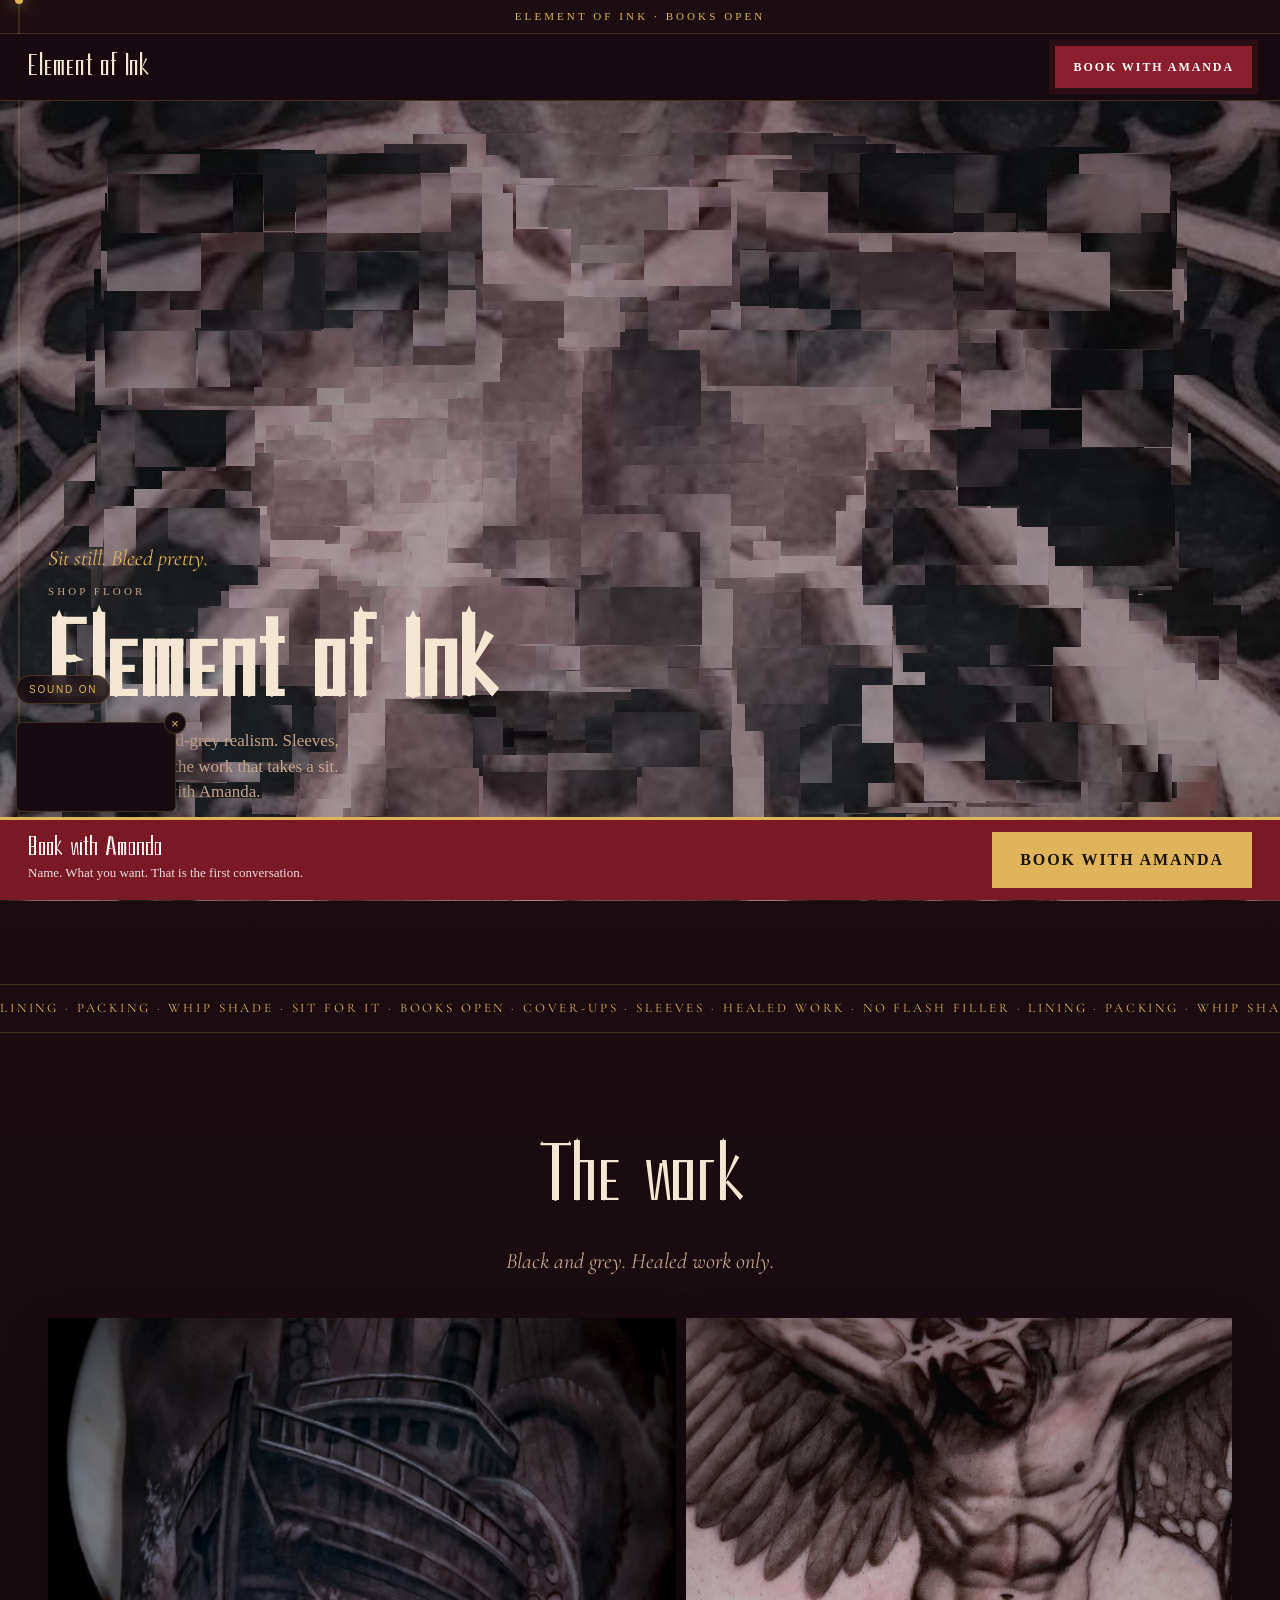
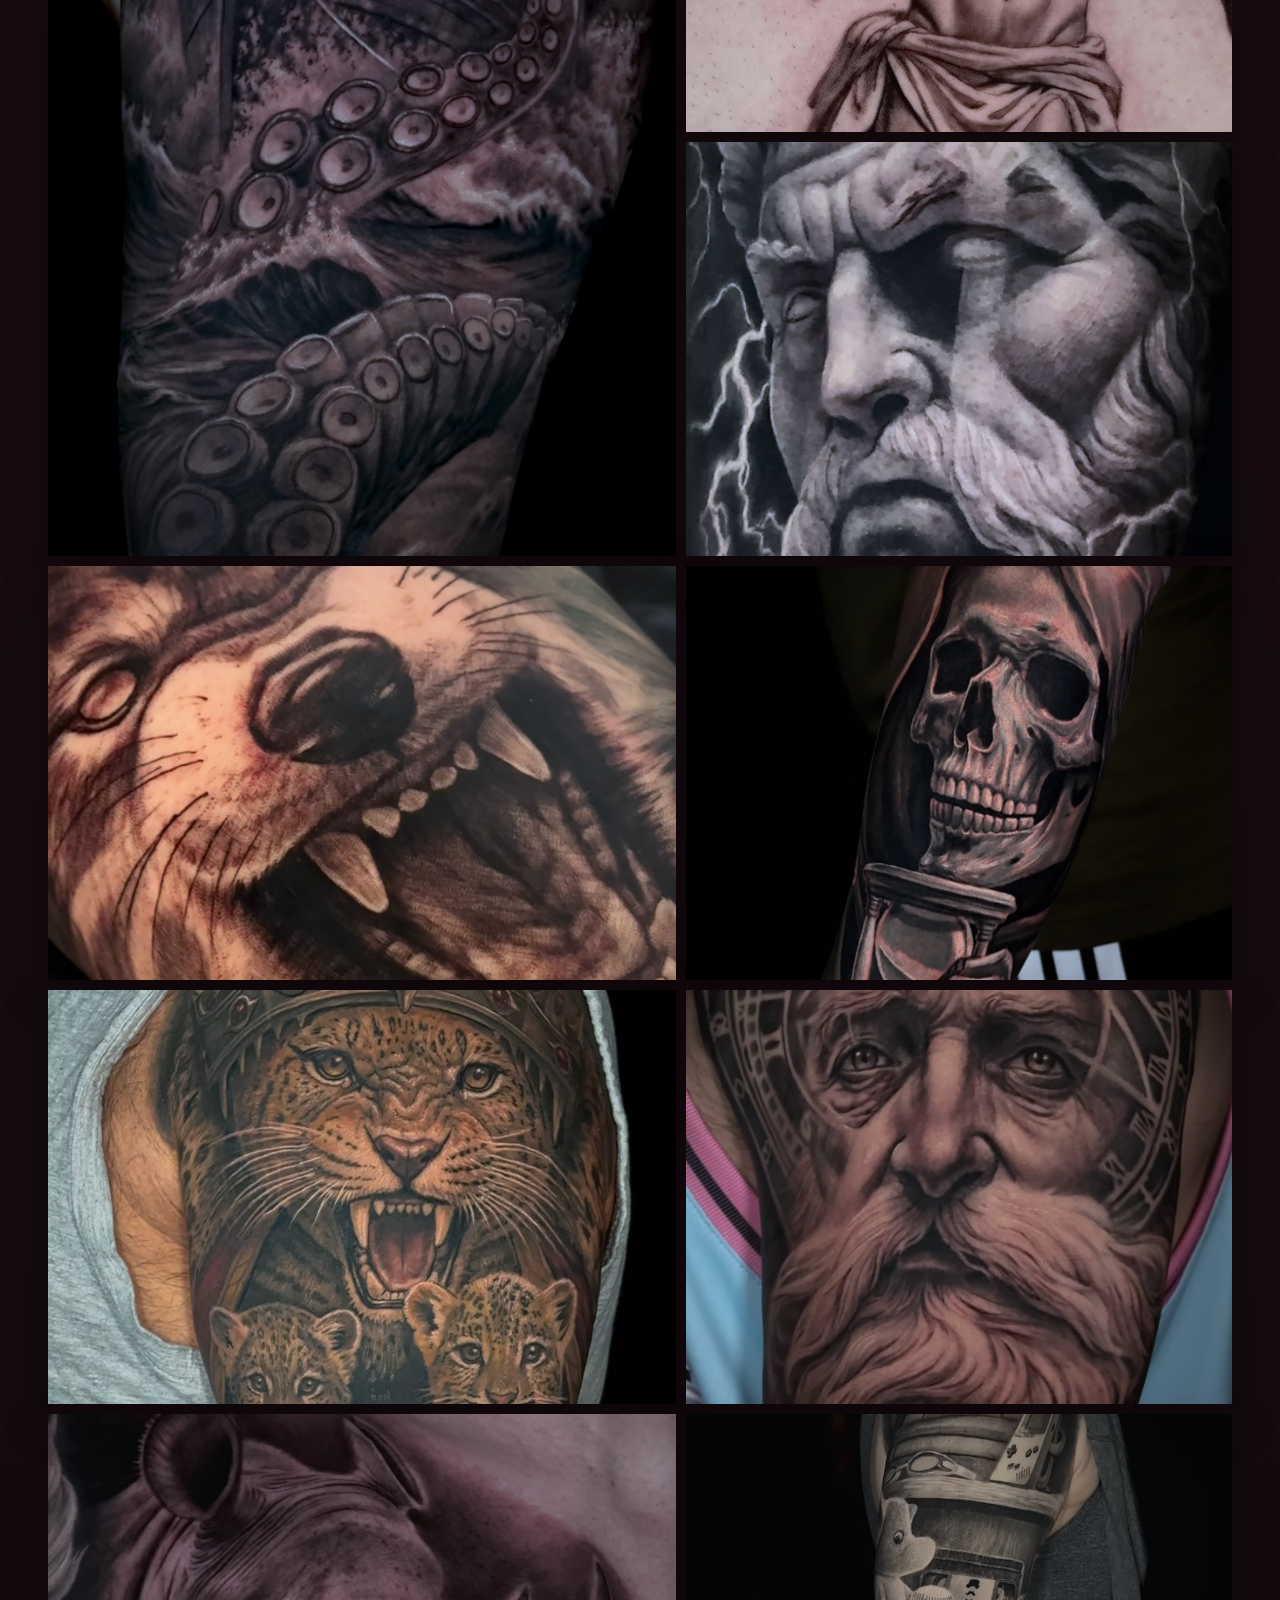
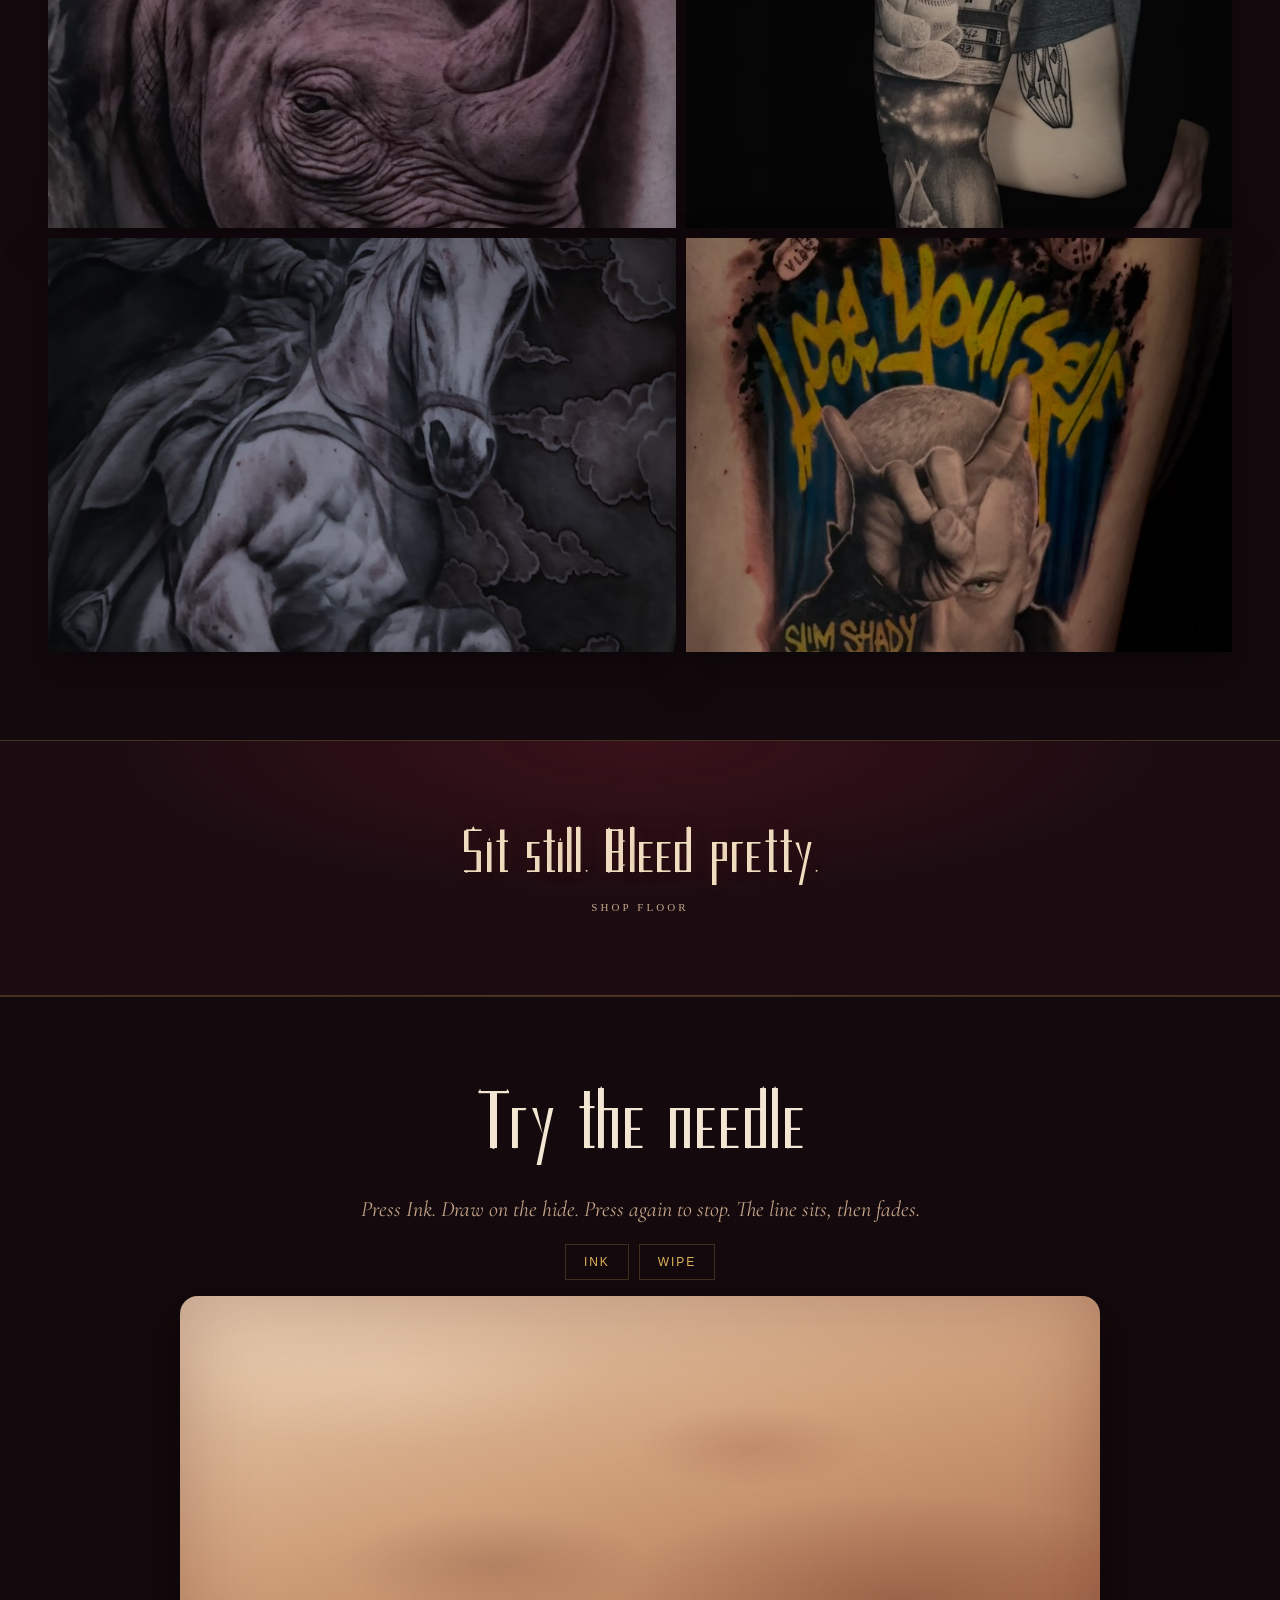
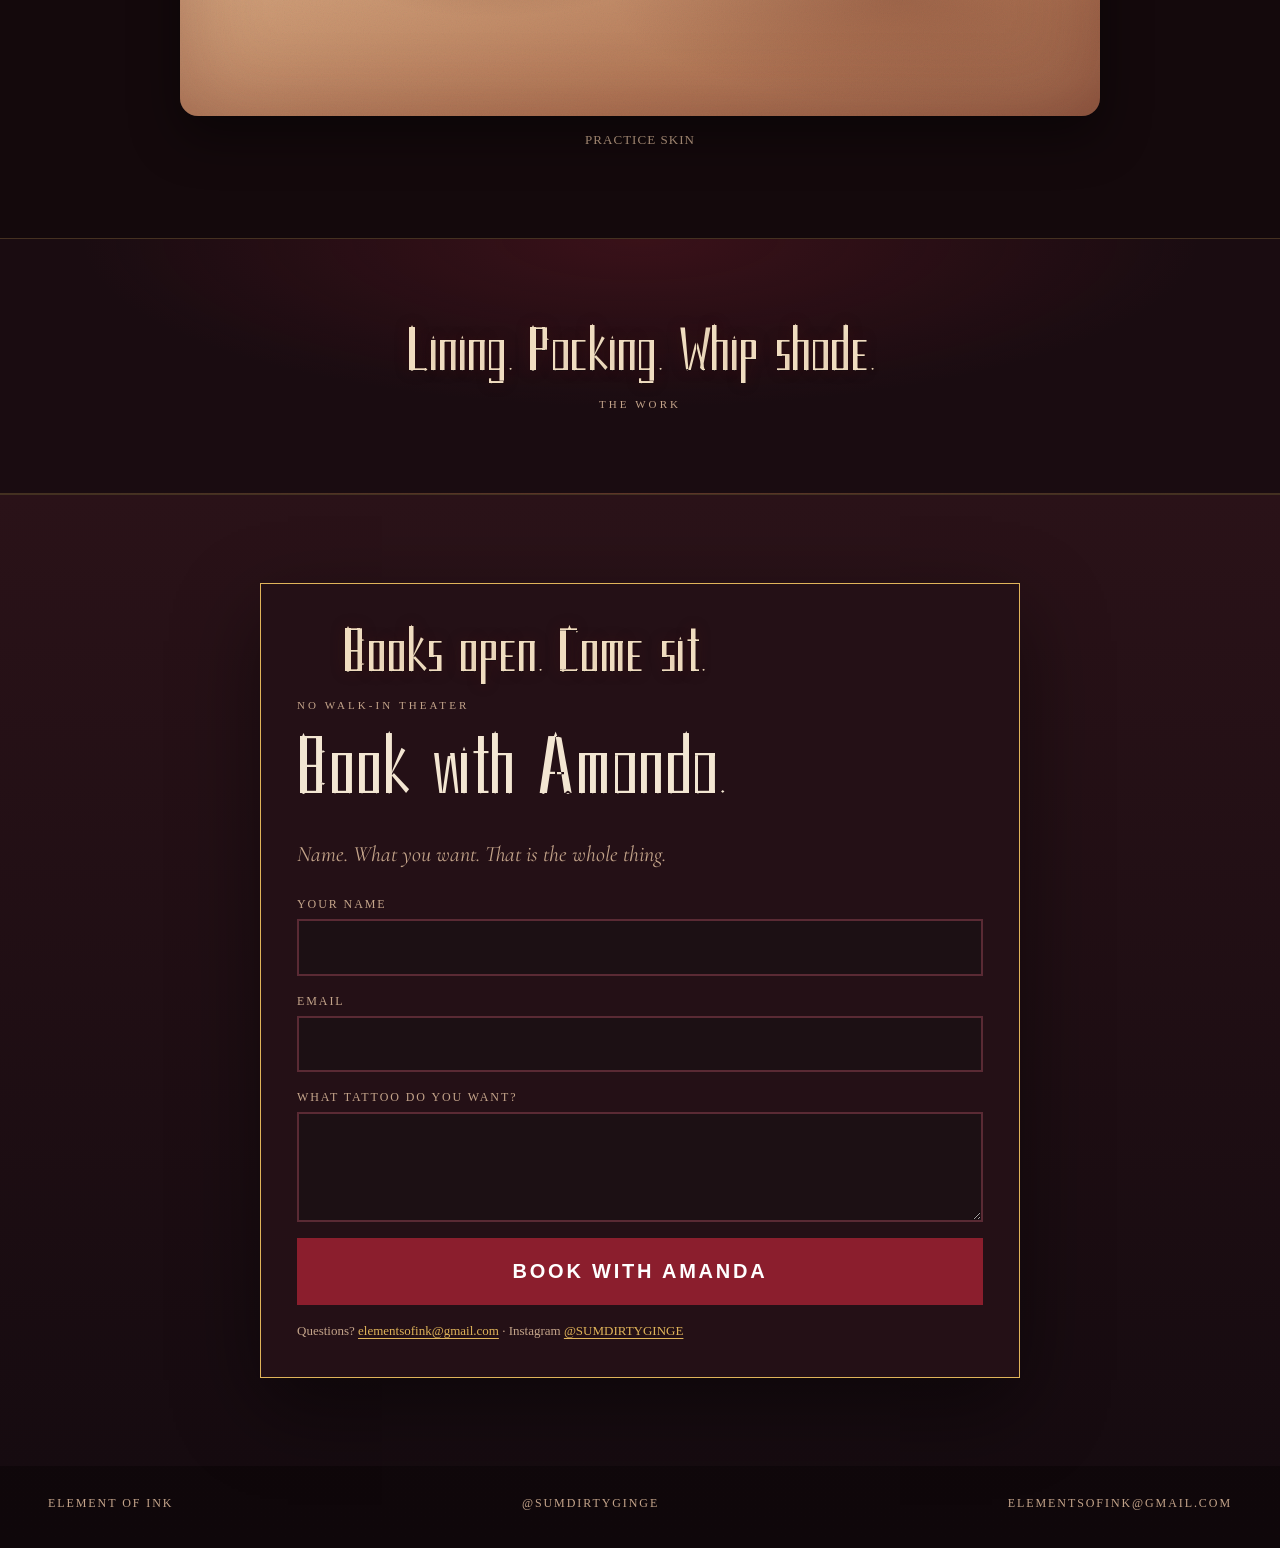
==== index.html @ 0887a3d5 "Replace broken WebGL relief with canvas ink warp." ====
<!DOCTYPE html>
<html lang="en">
<head>
  <meta charset="UTF-8" />
  <meta name="viewport" content="width=device-width, initial-scale=1" />
  <meta name="theme-color" content="#160b10" />
  <meta name="description" content="Element of Ink. Amanda. Black-and-grey realism. Sleeves, cover-ups, sit-down work. Book with Amanda." />
  <title>Element of Ink — Book with Amanda</title>
  <link rel="icon" href="data:image/svg+xml,%3Csvg xmlns='http://www.w3.org/2000/svg' viewBox='0 0 32 32'%3E%3Crect fill='%23160b10' width='32' height='32'/%3E%3Cpath fill='%23e0b45a' d='M16 4l2.2 7.2H26l-6.1 4.4 2.3 7.2L16 18.4l-6.2 4.4 2.3-7.2L6 11.2h7.8z'/%3E%3C/svg%3E" />
  <style>
    @font-face {
      font-family: Needlehide;
      src: url("fonts/Needlehide-Regular.ttf") format("truetype");
      font-weight: 400;
      font-style: normal;
      font-display: swap;
    }
    @font-face {
      font-family: "Cormorant Garamond";
      src: url("fonts/CormorantGaramond-Regular.ttf") format("truetype");
      font-weight: 400;
      font-style: normal;
      font-display: swap;
    }
    @font-face {
      font-family: "Cormorant Garamond";
      src: url("fonts/CormorantGaramond-Italic.ttf") format("truetype");
      font-weight: 400;
      font-style: italic;
      font-display: swap;
    }

    :root {
      --void: #160b10;
      --velvet: #2a1218;
      --bone: #f3e6d2;
      --dust: #c4a48a;
      --gold: #e0b45a;
      --blood: #8b1e2d;
      --line: rgba(224,180,90,.22);
      --nav-h: 64px;
      --dock-h: 72px;
    }
    * { box-sizing: border-box; margin: 0; padding: 0; }
    html { scroll-behavior: smooth; }
    @media (pointer: fine) {
      html.has-orb, html.has-orb * { cursor: none; }
      html.has-orb a, html.has-orb button, html.has-orb input, html.has-orb textarea, html.has-orb label {
        cursor: none;
      }
    }
    .orb {
      position: fixed; left: 0; top: 0; z-index: 90;
      width: 18px; height: 18px; margin: -9px 0 0 -9px;
      border: 1.5px solid var(--gold);
      border-radius: 50%;
      pointer-events: none;
      mix-blend-mode: difference;
      transform: translate3d(-100px,-100px,0) scale(1);
      transition: width .2s, height .2s, margin .2s, background .2s, border-color .2s;
      display: none;
    }
    @media (pointer: fine) {
      .orb { display: block; }
    }
    .orb.is-hot {
      width: 56px; height: 56px; margin: -28px 0 0 -28px;
      background: rgba(224,180,90,.12);
      border-color: #fff;
    }
    .orb.is-ink {
      width: 10px; height: 10px; margin: -5px 0 0 -5px;
      background: #1a0c11; border-color: #1a0c11; mix-blend-mode: normal;
    }
    body {
      position: relative;
      background:
        radial-gradient(1200px 520px at 12% -10%, rgba(139,30,45,.28), transparent 55%),
        radial-gradient(900px 480px at 100% 8%, rgba(224,180,90,.08), transparent 46%),
        linear-gradient(180deg, #1c0d12 0%, var(--void) 38%, #0f070a 100%);
      color: var(--bone);
      font-family: "Iowan Old Style", "Palatino Linotype", Palatino, "Times New Roman", serif;
      line-height: 1.5;
    }
    a { color: inherit; text-decoration: none; }
    img { width: 100%; height: 100%; object-fit: cover; display: block; }
    :focus-visible {
      outline: 2px solid var(--gold);
      outline-offset: 3px;
    }
    .skip {
      position: absolute; left: 12px; top: -48px;
      background: var(--gold); color: #1a1204;
      padding: 10px 14px; z-index: 80; font-weight: 700;
    }
    .skip:focus { top: 12px; }

    .open-bar {
      text-align: center; font-size: 11px; letter-spacing: .28em; text-transform: uppercase;
      padding: 8px; color: var(--gold); border-bottom: 1px solid var(--line);
    }
    nav {
      position: sticky; top: 0; z-index: 40;
      display: flex; align-items: center; justify-content: space-between;
      gap: 16px;
      padding: 12px 28px;
      min-height: var(--nav-h);
      background: rgba(22,11,16,.88);
      backdrop-filter: blur(18px);
      border-bottom: 1px solid var(--line);
    }
    .brand { font-family: Needlehide, serif; font-size: clamp(22px, 3vw, 28px); line-height: 1; }
    .nav-cta {
      background: var(--blood); color: #fff;
      font-weight: 700; letter-spacing: .16em; text-transform: uppercase;
      padding: 12px 18px; font-size: 12px;
      box-shadow: 0 0 0 6px rgba(139,30,45,.18);
      white-space: nowrap;
    }
    .nav-cta:hover { filter: brightness(1.08); }

    .ink-rail {
      position: fixed; left: 18px; top: 0; bottom: 0; width: 2px; z-index: 25;
      background: rgba(224,180,90,.15);
    }
    .ink-rail i {
      position: absolute; left: -3px; width: 8px; height: 8px; border-radius: 50%;
      background: var(--gold); box-shadow: 0 0 16px var(--gold);
      transform: translateY(-50%);
    }
    .ink-rail b {
      display: block; width: 2px; background: linear-gradient(var(--gold), var(--blood));
      transform-origin: top;
    }

    .hero {
      position: relative;
      min-height: calc(100svh - var(--nav-h) - 36px);
      display: grid;
      align-items: end;
    }
    .hero-photo {
      position: absolute; inset: 0;
      perspective: 1400px;
      transform-style: preserve-3d;
    }
    .hero-photo img { object-position: 50% 46%; }
    .hero-live {
      position: absolute; inset: 0;
      width: 100%; height: 100%;
      z-index: 2;
      pointer-events: none;
      opacity: 0;
      transition: opacity .35s ease;
    }
    .hero-photo.is-live .hero-live { opacity: 1; }
    .hero-photo.is-live img { opacity: 0; }
    .hero-photo::after { z-index: 1; pointer-events: none; }
    .mosaic .panel { position: relative; }
    .ink-live {
      position: absolute; inset: 0;
      width: 100%; height: 100%;
      pointer-events: none;
      opacity: 0;
    }
    .mosaic .panel.is-live img { opacity: 0; }
    .mosaic .panel.is-live .ink-live { opacity: 1; }
    .hero-photo::after {
      content: ""; position: absolute; inset: 0;
      background:
        linear-gradient(90deg, rgba(16,8,11,.92) 0%, rgba(16,8,11,.62) 38%, rgba(16,8,11,.12) 68%, transparent 100%),
        linear-gradient(180deg, transparent 55%, rgba(16,8,11,.55) 100%);
    }
    .hero-copy {
      position: relative;
      z-index: 2;
      padding: 72px 48px 96px;
      max-width: 38rem;
    }
    .verse {
      font-family: "Cormorant Garamond", Georgia, serif;
      font-style: italic; color: var(--gold); font-size: clamp(18px, 2.2vw, 22px); max-width: 28ch;
    }
    .cite {
      display: block; margin-top: 8px; font-style: normal; letter-spacing: .28em;
      font-size: 11px; text-transform: uppercase; color: var(--dust);
    }
    h1 {
      font-family: Needlehide, serif;
      font-size: clamp(56px, 8vw, 108px);
      line-height: .88; margin: 22px 0 16px;
    }
    .lede { color: var(--dust); max-width: 38ch; font-size: 17px; }

    .book-dock {
      position: sticky; bottom: 0; z-index: 35;
      background: #7a1826;
      color: #fff;
      display: flex;
      gap: 16px;
      align-items: center;
      justify-content: space-between;
      padding: 12px 28px;
      padding-bottom: max(12px, env(safe-area-inset-bottom));
      border-top: 3px solid var(--gold);
    }
    .book-dock b {
      font-family: Needlehide, serif;
      font-size: 24px; font-weight: 400; display: block; line-height: 1;
    }
    .book-dock span { opacity: .85; font-size: 13px; }
    .big-book {
      background: var(--gold); color: #1a1204;
      font-weight: 800; letter-spacing: .12em; text-transform: uppercase;
      padding: 16px 28px; font-size: 16px; border: 0; cursor: pointer;
      white-space: nowrap;
    }
    .big-book:hover { filter: brightness(1.06); }

    .marquee {
      overflow: hidden; border-top: 1px solid var(--line); border-bottom: 1px solid var(--line);
      background: #1a0c11;
    }
    .marquee p {
      display: inline-block; white-space: nowrap; padding: 14px 0;
      font-family: "Cormorant Garamond", Georgia, serif;
      letter-spacing: .22em; text-transform: uppercase; font-size: 13px; color: var(--gold);
      animation: slide 36s linear infinite;
    }
    @keyframes slide { from { transform: translateX(0); } to { transform: translateX(-50%); } }

    main section { padding: 88px 48px; }
    .center { text-align: center; max-width: 720px; margin: 0 auto 40px; }
    h2 { font-family: Needlehide, serif; font-size: clamp(42px, 6vw, 76px); font-weight: 400; }
    .kicker { font-family: "Cormorant Garamond", Georgia, serif; font-style: italic; color: var(--dust); font-size: 22px; margin-top: 10px; }

    .sound-toggle {
      position: fixed;
      left: 16px;
      bottom: 196px;
      z-index: 35;
      border: 1px solid var(--line);
      background: rgba(22,11,16,.78);
      color: var(--gold);
      letter-spacing: .18em;
      text-transform: uppercase;
      font-size: 10px;
      padding: 8px 12px;
      border-radius: 999px;
      backdrop-filter: blur(8px);
    }
    .sound-toggle[aria-pressed="false"] { color: var(--dust); }
    .yt-wrap {
      position: fixed;
      left: 16px;
      bottom: 88px;
      z-index: 34;
      width: 160px;
      height: 90px;
    }
    .yt-floor {
      width: 100%;
      height: 100%;
      border: 1px solid var(--line);
      border-radius: 6px;
      overflow: hidden;
      background: #160b10;
      box-shadow: 0 12px 28px rgba(0,0,0,.45);
    }
    .yt-floor iframe { width: 100%; height: 100%; border: 0; display: block; }
    .yt-open {
      display: none;
      width: 100%;
      height: 100%;
      align-items: center;
      justify-content: center;
      background: #160b10;
      color: var(--gold);
      border: 1px solid var(--line);
      border-radius: 6px;
      letter-spacing: .16em;
      text-transform: uppercase;
      font-size: 11px;
    }
    html.is-local .yt-floor { display: none; }
    html.is-local .yt-open { display: flex; }
    html.is-local .sound-toggle { display: none; }
    .yt-close {
      position: absolute;
      top: -10px;
      right: -10px;
      z-index: 36;
      width: 22px;
      height: 22px;
      border-radius: 50%;
      border: 1px solid var(--line);
      background: #160b10;
      color: var(--gold);
      font-size: 13px;
      line-height: 1;
      padding: 0;
    }
    .lightning {
      position: fixed; inset: 0; z-index: 70;
      pointer-events: none;
      background:
        radial-gradient(1200px 700px at 70% 0%, rgba(255,248,230,.95), transparent 55%),
        rgba(244,236,220,.88);
      opacity: 0;
    }
    .lightning.is-strike { animation: bolt .72s linear; }
    @keyframes bolt {
      0% { opacity: 0; }
      6% { opacity: .95; }
      11% { opacity: 0; }
      18% { opacity: .62; }
      24% { opacity: 0; }
      42% { opacity: .18; }
      50% { opacity: 0; }
      100% { opacity: 0; }
    }
    .mosaic {
      display: grid;
      grid-template-columns: 1.15fr 1fr;
      grid-auto-rows: minmax(360px, 46vh);
      gap: 10px;
      perspective: 1600px;
    }
    .mosaic .panel {
      overflow: hidden; background: #2a1419; min-height: 0;
      position: relative;
      transform-style: preserve-3d;
      box-shadow: 0 18px 40px rgba(0,0,0,.35);
      transition: box-shadow .25s ease;
    }
    .mosaic .panel.is-up {
      box-shadow: 0 28px 70px rgba(0,0,0,.55);
      z-index: 2;
    }
    .mosaic .panel::after {
      content: "";
      position: absolute; inset: 0; pointer-events: none; z-index: 2;
      background: radial-gradient(420px 280px at var(--lx, 50%) var(--ly, 32%), rgba(255,228,186,.28), transparent 58%);
      mix-blend-mode: soft-light;
      opacity: 0;
      transition: opacity .25s ease;
    }
    .mosaic .panel.is-up::after { opacity: 1; }
    .mosaic .tall { grid-row: span 2; }
    .p-hero { object-position: 50% 46%; }
    .p-kraken { object-position: 50% 46%; }
    .p-cross { object-position: 50% 18%; }
    .p-poseidon { object-position: 48% 38%; }
    .p-wolf { object-position: 50% 55%; }
    .p-reaper { object-position: 28% 40%; transform: scale(1.18); transform-origin: 28% 40%; }
    .p-jaguar { object-position: 58% 36%; }
    .p-time { object-position: 50% 48%; transform: scale(1.22); transform-origin: 50% 45%; }
    .p-rhino { object-position: 48% 30%; }
    .p-sleeve { object-position: 72% 38%; }
    .p-back { object-position: 50% 36%; }
    .p-shady { object-position: 48% 42%; }

    .shout {
      padding: 80px 24px; text-align: center;
      background: radial-gradient(800px 240px at 50% 0, rgba(139,30,45,.28), transparent 70%), #1a0c11;
      border-top: 1px solid var(--line); border-bottom: 1px solid var(--line);
    }
    .ink {
      font-family: Needlehide, serif;
      font-size: clamp(28px, 4.6vw, 58px);
      line-height: 1.2;
      display: block;
      max-width: 22ch;
      margin: 0 auto;
      color: #f0ddc0;
      text-shadow:
        0 1px 0 #1a0c11,
        0 0 1px #3a1a14,
        0 0 14px rgba(80, 20, 18, .35);
    }
    .ink i { font-style: normal; }
    .ink.inked i {
      animation: blot .45s ease-out both;
      animation-delay: calc(var(--i) * 16ms);
    }
    @keyframes blot {
      from { filter: contrast(1.35) brightness(.72); }
      to { filter: none; }
    }

    #book {
      background: linear-gradient(180deg, #2a1218, #160b10);
      border-top: 1px solid var(--line);
      scroll-margin-top: calc(var(--nav-h) + 12px);
    }
    .book-card {
      max-width: 760px; margin: 0 auto;
      background: #241016;
      border: 1px solid var(--gold);
      padding: 36px;
      box-shadow: 0 30px 80px rgba(0,0,0,.45);
    }
    .book-card h2 { margin-bottom: 8px; }
    .easy { display: grid; gap: 16px; margin-top: 24px; }
    .field { display: grid; gap: 6px; }
    .field label {
      font-size: 12px; letter-spacing: .16em; text-transform: uppercase; color: var(--dust);
    }
    .easy input, .easy textarea {
      width: 100%; background: #1c1014; border: 2px solid #5a2a34;
      color: var(--bone); padding: 16px; font: 400 1rem/1.3 "Iowan Old Style", Palatino, serif;
      min-height: 52px;
    }
    .easy textarea { min-height: 110px; resize: vertical; }
    .easy button {
      width: 100%; background: var(--blood); color: #fff; border: 0; cursor: pointer;
      font-weight: 800; letter-spacing: .14em; text-transform: uppercase;
      padding: 22px; font-size: 20px;
    }
    .easy button:hover { filter: brightness(1.08); }
    .hint { color: var(--dust); font-size: 13px; }
    .hint a { color: var(--gold); text-decoration: underline; text-underline-offset: 3px; }
    .done { display: none; text-align: center; padding: 28px 8px; }
    .done h3 { font-family: Needlehide, serif; font-size: 42px; }

    footer {
      padding: 28px 48px 36px;
      display: flex; justify-content: space-between; gap: 12px; flex-wrap: wrap;
      color: var(--dust); letter-spacing: .16em; text-transform: uppercase; font-size: 12px;
    }
    footer a:hover { color: var(--gold); }

    .hide {
      padding: 72px 24px 88px;
      background: #14090c;
      border-top: 1px solid var(--line);
    }
    .hide h2 { text-align: center; }
    .hide .kicker { text-align: center; margin-bottom: 18px; }
    .skin-tools {
      display: flex; justify-content: center; gap: 10px; margin-bottom: 16px;
    }
    .skin-tools button {
      background: transparent; color: var(--gold);
      border: 1px solid var(--line); padding: 10px 18px;
      letter-spacing: .16em; text-transform: uppercase; font-size: 12px; cursor: pointer;
    }
    .skin-tools button[aria-pressed="true"] {
      background: var(--blood); color: #fff; border-color: var(--blood);
    }
    .pigskin {
      position: relative;
      width: min(920px, 100%);
      height: 420px;
      margin: 0 auto;
      border-radius: 18px;
      overflow: hidden;
      box-shadow: inset 0 0 80px rgba(80,20,20,.28), 0 20px 50px rgba(0,0,0,.45);
      background:
        radial-gradient(ellipse 40% 30% at 22% 18%, rgba(255,230,210,.22), transparent 60%),
        radial-gradient(ellipse 50% 40% at 78% 72%, rgba(92,38,28,.28), transparent 62%),
        radial-gradient(ellipse 18% 14% at 62% 36%, rgba(140,70,48,.2), transparent 70%),
        radial-gradient(ellipse 24% 18% at 34% 64%, rgba(90,42,30,.18), transparent 70%),
        linear-gradient(165deg, #edd3b6 0%, #d4a47e 42%, #b57a58 78%, #9a6248 100%);
      cursor: crosshair;
    }
    .pigskin.is-inking { outline: 2px solid var(--blood); }
    .pigskin::before {
      content: "";
      position: absolute; inset: 0; pointer-events: none;
      background-image: url("data:image/svg+xml,%3Csvg xmlns='http://www.w3.org/2000/svg' width='140' height='140'%3E%3Cfilter id='n'%3E%3CfeTurbulence type='fractalNoise' baseFrequency='.85' numOctaves='4' stitchTiles='stitch'/%3E%3C/filter%3E%3Crect width='140' height='140' filter='url(%23n)' opacity='.28'/%3E%3C/svg%3E");
      mix-blend-mode: multiply; opacity: .45;
    }
    #ink-skin { position: absolute; inset: 0; z-index: 2; pointer-events: none; }
    .pig-note {
      text-align: center; margin-top: 14px;
      color: var(--dust); font-size: 13px; letter-spacing: .08em; text-transform: uppercase;
    }

    @media (max-width: 900px) {
      .hero-copy { padding: 40px 22px 32px; max-width: none; }
      .hero-photo::after {
        background:
          linear-gradient(180deg, rgba(16,8,11,.2) 20%, rgba(16,8,11,.82) 100%);
      }
      .mosaic { grid-template-columns: 1fr 1fr; grid-auto-rows: 42vh; }
      .mosaic .tall { grid-row: span 2; }
      main section { padding: 64px 20px; }
      .ink-rail { display: none; }
      .book-dock { padding: 10px 16px; padding-bottom: max(10px, env(safe-area-inset-bottom)); }
      .book-dock span { display: none; }
      .book-dock b { font-size: 18px; }
      .big-book { padding: 14px 16px; font-size: 13px; }
      .hide { display: none; }
      footer { padding: 24px 20px 96px; }
      .sound-toggle { bottom: 228px; left: 14px; }
      .yt-wrap { left: 14px; bottom: 118px; width: 144px; height: 81px; }
    }
    @media (max-width: 560px) {
      .mosaic { grid-template-columns: 1fr; }
      .mosaic .tall { grid-row: auto; }
      .mosaic .panel { height: 78vh; }
      nav { padding: 10px 14px; }
      .brand { max-width: 14ch; }
    }
    @media (prefers-reduced-motion: reduce) {
      html { scroll-behavior: auto; }
      .orb, .hero-live, .lightning { display: none !important; }
      html.has-orb, html.has-orb * { cursor: auto; }
      .marquee p { animation: none; }
      .mosaic .panel, .nav-cta, .big-book, .easy button { transform: none !important; }
    }
    @media (prefers-reduced-motion: no-preference) {
      @supports ((animation-timeline: view()) and (animation-range: entry)) {
        @keyframes rise-in {
          from { transform: translateY(36px) rotateX(8deg); opacity: .55; }
        }
        .mosaic .panel {
          animation: rise-in auto linear both;
          animation-timeline: view();
          animation-range: entry 0% entry 70%;
        }
      }
    }
  </style>
  <script type="application/ld+json">
  {
    "@context": "https://schema.org",
    "@type": "TattooParlor",
    "name": "Element of Ink",
    "description": "Black-and-grey realism by Amanda. Sleeves, cover-ups, sit-down work.",
    "email": "elementsofink@gmail.com",
    "founder": { "@type": "Person", "name": "Amanda" },
    "sameAs": ["https://www.instagram.com/SUMDIRTYGINGE/"]
  }
  </script>
</head>
<body>
  <div class="lightning" id="lightning" aria-hidden="true"></div>
  <div class="yt-wrap" id="yt-wrap">
    <button type="button" class="yt-close" id="yt-close" aria-label="Close">×</button>
    <div class="yt-floor" id="yt-floor-box">
      <iframe
        id="yt-floor"
        title="I'm Back — Eminem"
        src=""
        allow="autoplay; encrypted-media; fullscreen; picture-in-picture"
        allowfullscreen
      ></iframe>
    </div>
    <a class="yt-open" id="yt-open" href="https://www.youtube.com/watch?v=UimodeZfA9o" target="_blank" rel="noopener">I'm Back</a>
  </div>
  <button type="button" class="sound-toggle" id="sound-toggle" aria-pressed="true">Sound on</button>
  <div class="orb" id="orb" aria-hidden="true"></div>
  <a class="skip" href="#book">Skip to booking</a>
  <div class="open-bar">Element of Ink · Books open</div>
  <div class="ink-rail" aria-hidden="true"><b id="ink-fill"></b><i id="ink-needle"></i></div>
  <nav>
    <div class="brand">Element of Ink</div>
    <a class="nav-cta" href="#book">Book with Amanda</a>
  </nav>

  <header class="hero">
    <div class="hero-photo" id="hero-photo">
      <img src="assets/tattoo-16.jpg" alt="Black-and-grey chest piece" width="720" height="1280" fetchpriority="high" class="p-hero" id="hero-img" />
      <canvas class="hero-live" id="hero-live" aria-hidden="true"></canvas>
    </div>
    <div class="hero-copy">
      <p class="verse">Sit still. Bleed pretty.</p>
      <span class="cite">Shop floor</span>
      <h1>Element of Ink</h1>
      <p class="lede">Amanda. Black-and-grey realism. Sleeves, cover-ups, beasts, the work that takes a sit. Want one? Book with Amanda.</p>
    </div>
  </header>

  <div class="book-dock">
    <div>
      <b>Book with Amanda</b>
      <span>Name. What you want. That is the first conversation.</span>
    </div>
    <a class="big-book" href="#book">Book with Amanda</a>
  </div>

  <div class="marquee" aria-hidden="true">
    <p>Lining · Packing · Whip shade · Sit for it · Books open · Cover-ups · Sleeves · Healed work · No flash filler · Lining · Packing · Whip shade · Sit for it · Books open · Cover-ups · Sleeves · Healed work · No flash filler · </p>
  </div>

  <main>
    <section aria-labelledby="work-title">
      <div class="center">
        <h2 id="work-title">The work</h2>
        <p class="kicker">Black and grey. Healed work only.</p>
      </div>
      <div class="mosaic">
        <div class="panel tall"><img class="p-kraken" src="assets/tattoo-01.jpg" alt="Kraken pulling a ship under in black and grey" width="720" height="1280" loading="lazy" /></div>
        <div class="panel"><img class="p-cross" src="assets/tattoo-05.jpg" alt="Winged crucifixion tattoo" width="720" height="1280" loading="lazy" /></div>
        <div class="panel"><img class="p-poseidon" src="assets/tattoo-09.jpg" alt="Poseidon with lightning and a ship" width="1320" height="2348" loading="lazy" /></div>
        <div class="panel"><img class="p-wolf" src="assets/tattoo-14.jpg" alt="Snarling wolf tattoo" width="720" height="1280" loading="lazy" /></div>
        <div class="panel"><img class="p-reaper" src="assets/tattoo-13.jpg" alt="Reaper tattoo" width="1320" height="2347" loading="lazy" /></div>
        <div class="panel"><img class="p-jaguar" src="assets/tattoo-02.jpg" alt="Jaguar tattoo" width="720" height="1280" loading="lazy" /></div>
        <div class="panel"><img class="p-time" src="assets/tattoo-15.jpg" alt="Father Time with an astrolabe" width="720" height="1280" loading="lazy" /></div>
        <div class="panel"><img class="p-rhino" src="assets/tattoo-12.jpg" alt="Rhino chest tattoo" width="720" height="1280" loading="lazy" /></div>
        <div class="panel"><img class="p-sleeve" src="assets/tattoo-08.jpg" alt="Story sleeve with a teddy bear, baseball, and childhood scenes" width="720" height="1280" loading="lazy" /></div>
        <div class="panel"><img class="p-back" src="assets/tattoo-04.jpg" alt="Large back piece tattoo" width="720" height="1280" loading="lazy" /></div>
        <div class="panel"><img class="p-shady" src="assets/tattoo-03.jpg" alt="Color portrait tattoo" width="720" height="1280" loading="lazy" /></div>
      </div>
    </section>

    <div class="shout">
      <p class="ink" data-ink="Sit still. Bleed pretty."></p>
      <span class="cite">Shop floor</span>
    </div>

    <section class="hide" id="skin" aria-labelledby="needle-title">
      <h2 id="needle-title">Try the needle</h2>
      <p class="kicker">Press Ink. Draw on the hide. Press again to stop. The line sits, then fades.</p>
      <div class="skin-tools">
        <button type="button" id="ink-toggle" aria-pressed="false">Ink</button>
        <button type="button" id="ink-clear">Wipe</button>
      </div>
      <div class="pigskin" id="pigskin">
        <canvas id="ink-skin" aria-hidden="true"></canvas>
      </div>
      <p class="pig-note">Practice skin</p>
    </section>

    <div class="shout">
      <p class="ink" data-ink="Lining. Packing. Whip shade."></p>
      <span class="cite">The work</span>
    </div>

    <section id="book" aria-labelledby="book-title">
      <div class="book-card">
        <p class="verse ink" data-ink="Books open. Come sit."></p>
        <span class="cite">No walk-in theater</span>
        <h2 id="book-title">Book with Amanda.</h2>
        <p class="kicker">Name. What you want. That is the whole thing.</p>
        <form class="easy" id="book-form" action="mailto:elementsofink@gmail.com" method="post" enctype="text/plain">
          <div class="field">
            <label for="client-name">Your name</label>
            <input id="client-name" name="name" type="text" autocomplete="name" required maxlength="80" enterkeyhint="next" />
          </div>
          <div class="field">
            <label for="client-email">Email</label>
            <input id="client-email" name="email" type="email" autocomplete="email" inputmode="email" required maxlength="120" enterkeyhint="next" />
          </div>
          <div class="field">
            <label for="client-piece">What tattoo do you want?</label>
            <textarea id="client-piece" name="piece" required maxlength="800" enterkeyhint="send"></textarea>
          </div>
          <button type="submit">Book with Amanda</button>
          <p class="hint">Questions? <a href="mailto:elementsofink@gmail.com">elementsofink@gmail.com</a> · Instagram <a href="https://www.instagram.com/SUMDIRTYGINGE/" rel="noreferrer">@SUMDIRTYGINGE</a></p>
        </form>
        <div class="done" id="book-done" role="status" aria-live="polite">
          <h3>Got it.</h3>
          <p class="kicker">She will take it from there.</p>
        </div>
      </div>
    </section>
  </main>

  <footer>
    <span>Element of Ink</span>
    <a href="https://www.instagram.com/SUMDIRTYGINGE/" rel="noreferrer">@SUMDIRTYGINGE</a>
    <a href="mailto:elementsofink@gmail.com">elementsofink@gmail.com</a>
  </footer>
  <script>
    document.querySelectorAll("[data-ink]").forEach(function (el) {
      var text = el.getAttribute("data-ink") || "";
      el.textContent = "";
      Array.prototype.forEach.call(text, function (ch, i) {
        var s = document.createElement("i");
        s.textContent = ch;
        s.style.setProperty("--i", i);
        el.appendChild(s);
      });
    });

    var verses = document.querySelectorAll(".ink");
    var fill = document.getElementById("ink-fill");
    var needle = document.getElementById("ink-needle");
    function paint() {
      var max = document.documentElement.scrollHeight - window.innerHeight;
      var p = max > 0 ? window.scrollY / max : 0;
      fill.style.height = (p * 100) + "%";
      needle.style.top = (p * 100) + "%";
      verses.forEach(function (el) {
        var r = el.getBoundingClientRect();
        if (r.top < window.innerHeight * 0.86) el.classList.add("inked");
      });
    }
    paint();
    window.addEventListener("scroll", paint, { passive: true });

    var skin = document.getElementById("ink-skin");
    var hide = document.getElementById("pigskin");
    var toggle = document.getElementById("ink-toggle");
    var wipe = document.getElementById("ink-clear");
    if (skin && hide && toggle) {
      var ctx = skin.getContext("2d");
      var last = null;
      var marks = [];
      var HOLD = 5000;
      var FADE = 1800;
      var inking = false;
      function size() {
        skin.width = hide.clientWidth;
        skin.height = hide.clientHeight;
      }
      function localPoint(e) {
        var r = hide.getBoundingClientRect();
        var x = (e.clientX !== undefined ? e.clientX : e.touches[0].clientX) - r.left;
        var y = (e.clientY !== undefined ? e.clientY : e.touches[0].clientY) - r.top;
        return { x: x, y: y };
      }
      function setInk(on) {
        inking = on;
        last = null;
        hide.classList.toggle("is-inking", on);
        toggle.setAttribute("aria-pressed", on ? "true" : "false");
        toggle.textContent = on ? "Stop" : "Ink";
      }
      function draw() {
        var now = performance.now();
        ctx.clearRect(0, 0, skin.width, skin.height);
        ctx.lineCap = "round";
        ctx.lineJoin = "round";
        var keep = [];
        for (var i = 0; i < marks.length; i++) {
          var m = marks[i];
          var age = now - m.t;
          if (age >= HOLD + FADE) continue;
          var a = 1;
          if (age > HOLD) a = 1 - (age - HOLD) / FADE;
          ctx.globalAlpha = a;
          ctx.strokeStyle = "rgba(18, 10, 8, 0.62)";
          ctx.lineWidth = 2.6;
          ctx.beginPath();
          ctx.moveTo(m.x1, m.y1);
          ctx.lineTo(m.x2, m.y2);
          ctx.stroke();
          keep.push(m);
        }
        marks = keep;
        ctx.globalAlpha = 1;
        requestAnimationFrame(draw);
      }
      function strokeTo(e) {
        if (!inking) return;
        var p = localPoint(e);
        if (!last) { last = p; return; }
        marks.push({ x1: last.x, y1: last.y, x2: p.x, y2: p.y, t: performance.now() });
        last = p;
      }
      size();
      requestAnimationFrame(draw);
      window.addEventListener("resize", size);
      toggle.addEventListener("click", function () { setInk(!inking); });
      if (wipe) wipe.addEventListener("click", function () { marks = []; last = null; });
      hide.addEventListener("contextmenu", function (e) {
        e.preventDefault();
        setInk(!inking);
      });
      hide.addEventListener("pointerdown", function (e) {
        if (!inking) return;
        hide.setPointerCapture(e.pointerId);
        last = localPoint(e);
      });
      hide.addEventListener("pointermove", function (e) {
        if (!inking) return;
        strokeTo(e);
      });
      hide.addEventListener("pointerup", function () { last = null; });
      hide.addEventListener("pointerleave", function () { last = null; });
    }

    document.getElementById("book-form").addEventListener("submit", function (e) {
      e.preventDefault();
      var name = document.getElementById("client-name").value.trim();
      var email = document.getElementById("client-email").value.trim();
      var piece = document.getElementById("client-piece").value.trim();
      var body = "Name: " + name + "\nEmail: " + email + "\n\nPiece:\n" + piece;
      var href = "mailto:elementsofink@gmail.com?subject=" +
        encodeURIComponent("Book with Amanda") + "&body=" + encodeURIComponent(body);
      window.location.href = href;
      this.style.display = "none";
      document.getElementById("book-done").style.display = "block";
    });
  </script>
  <script src="js/live.js"></script>
  <script src="js/sound.js"></script>
</body>
</html>
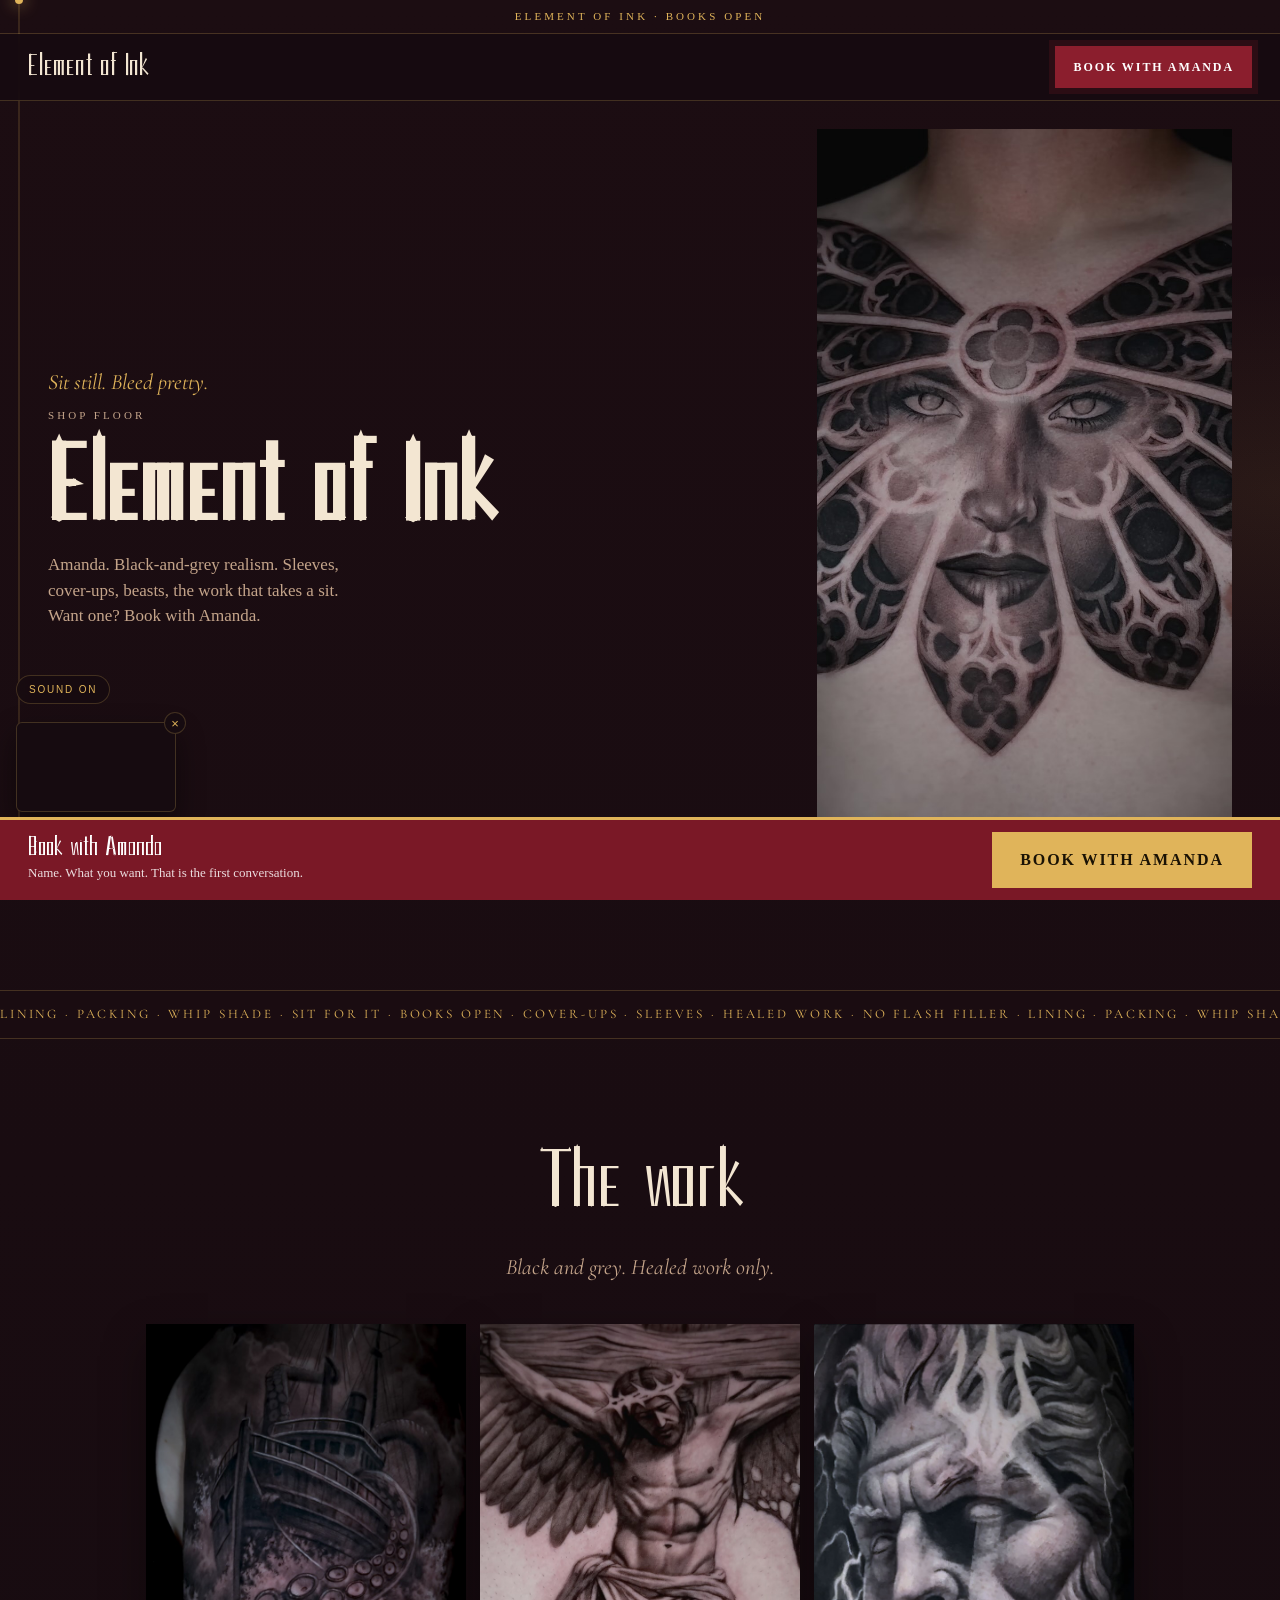
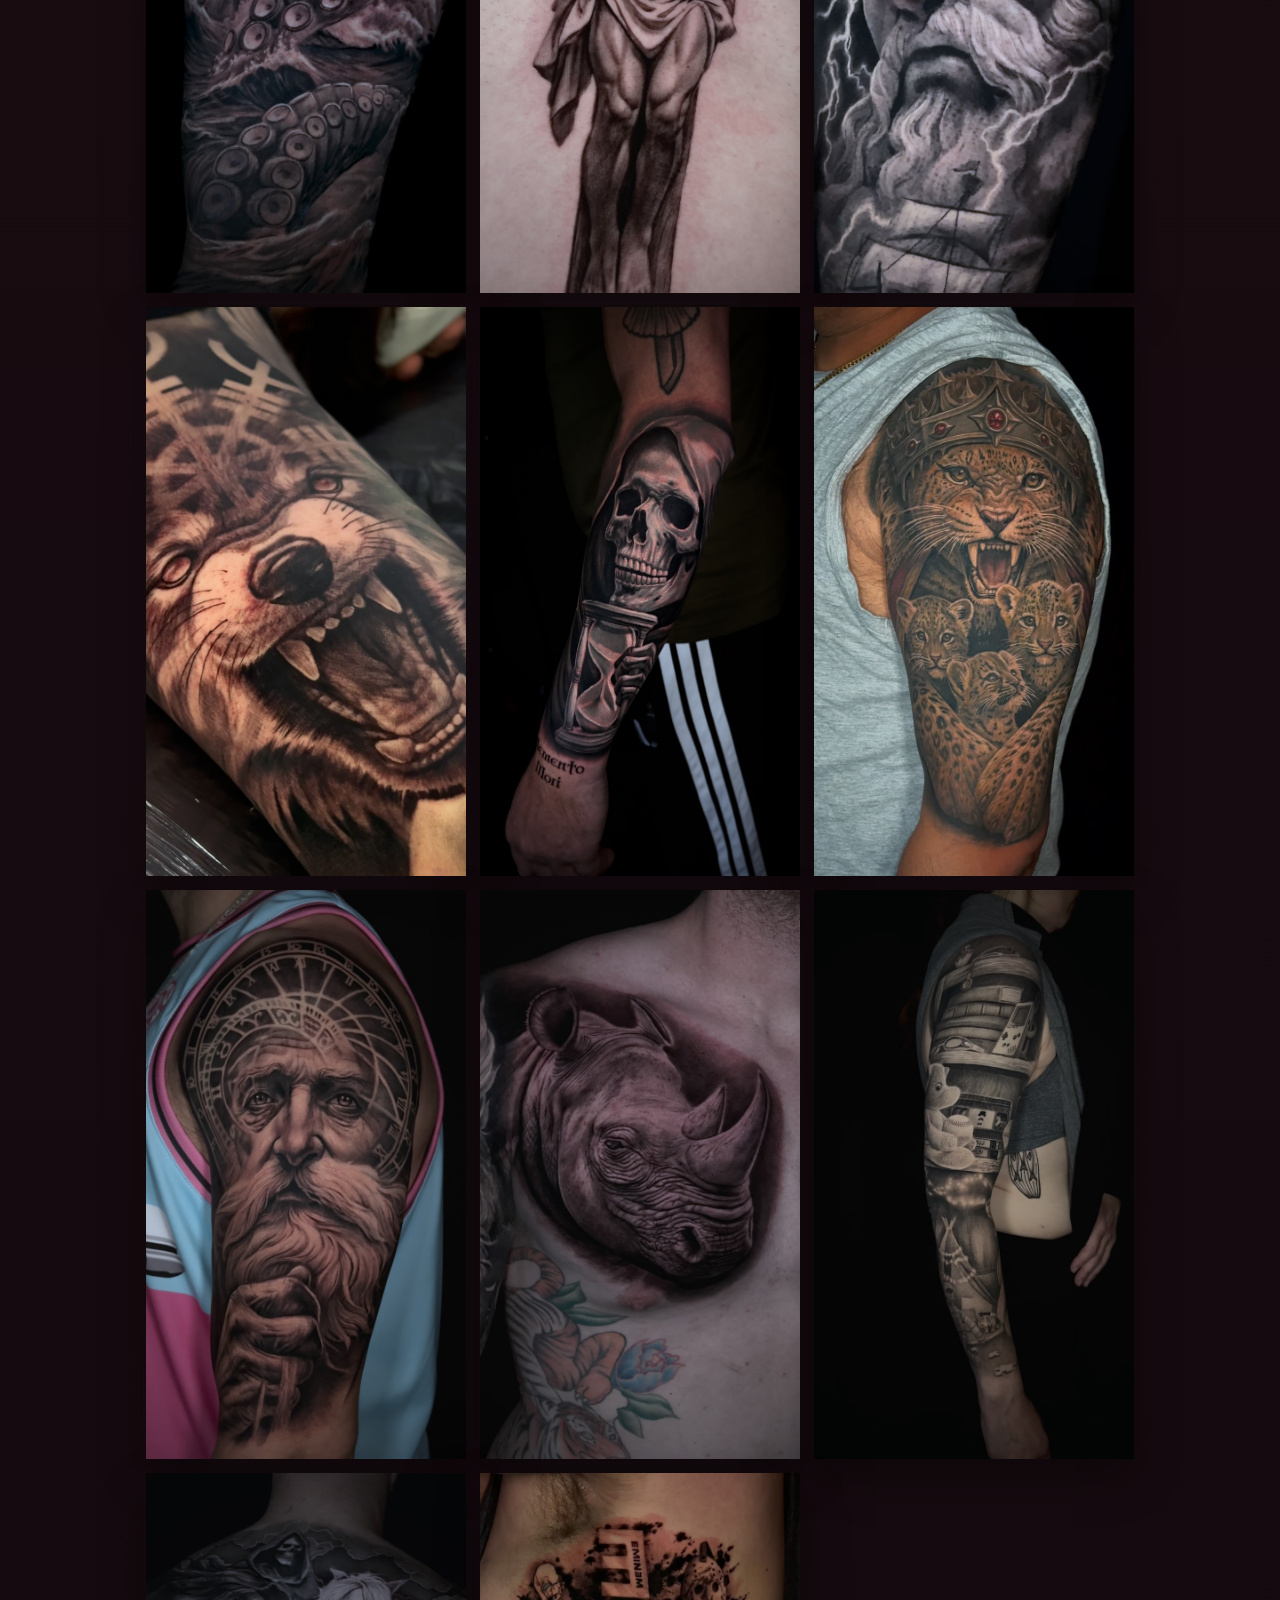
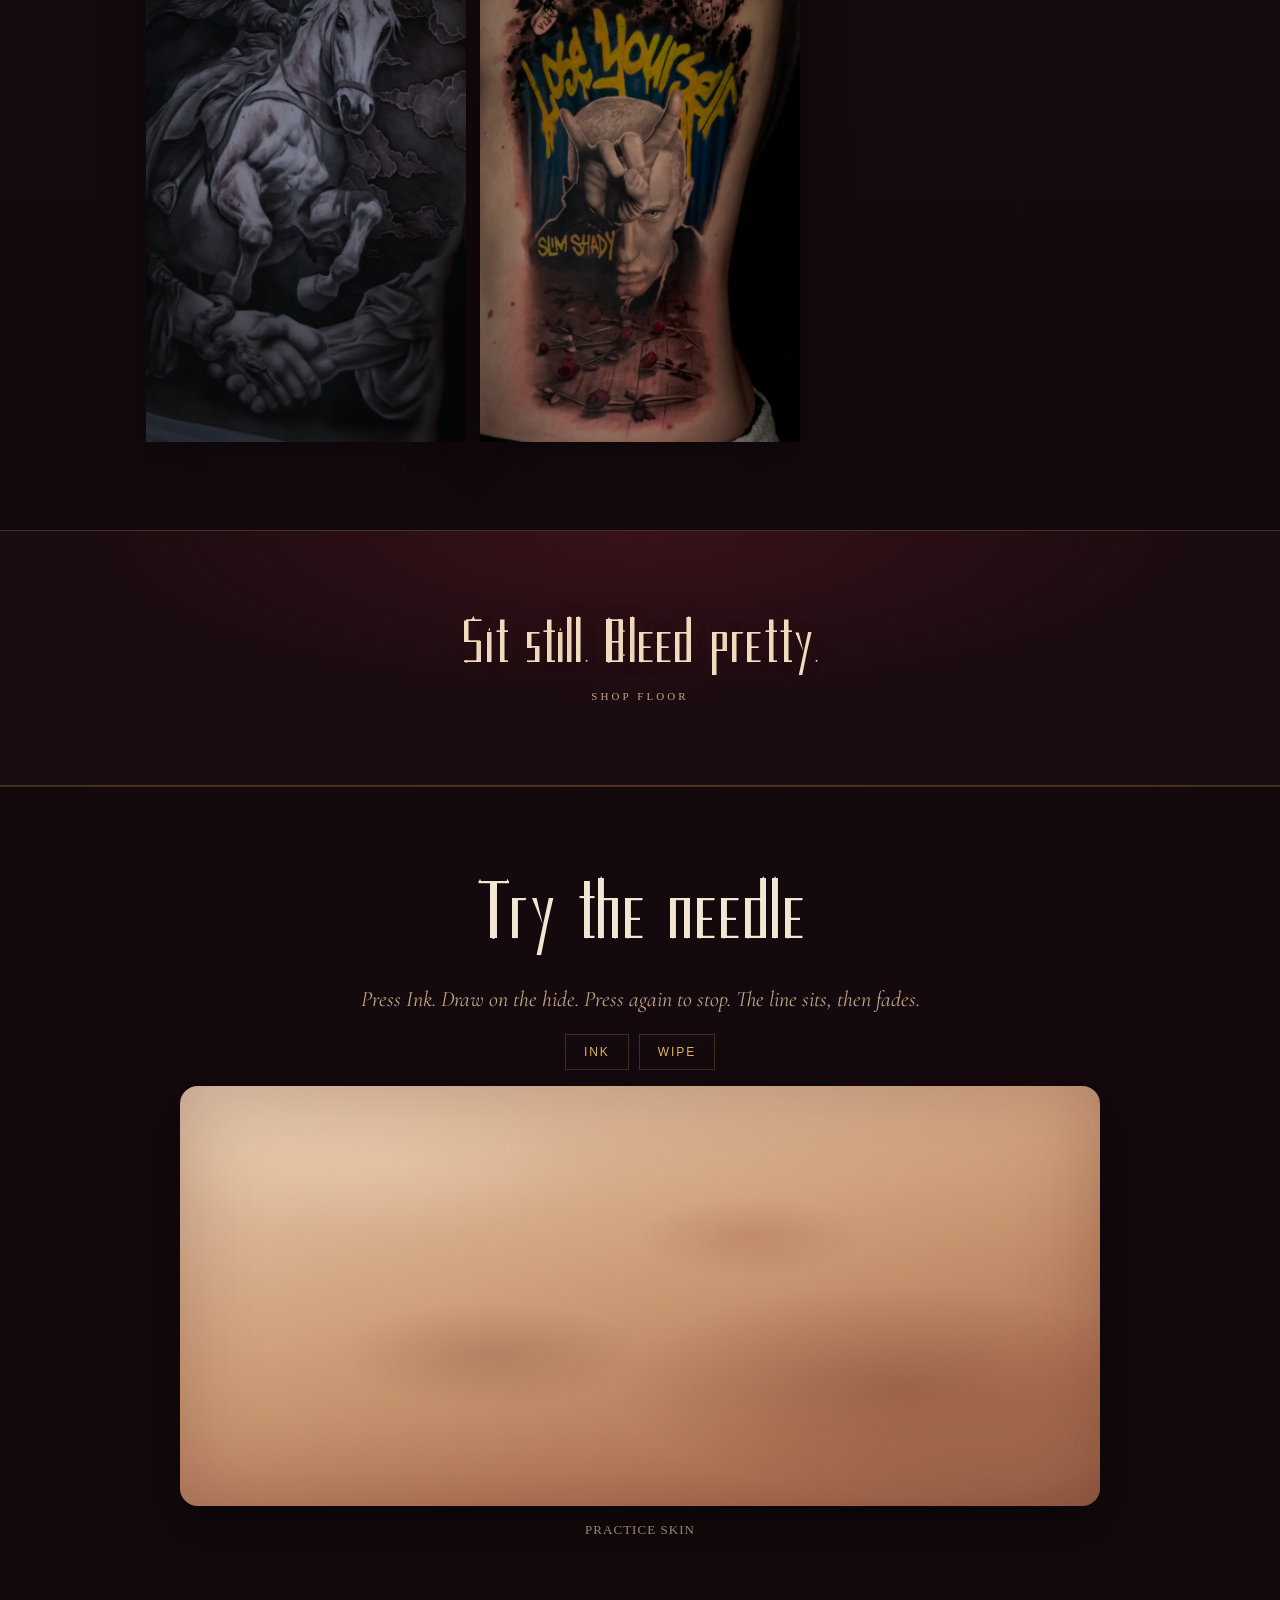
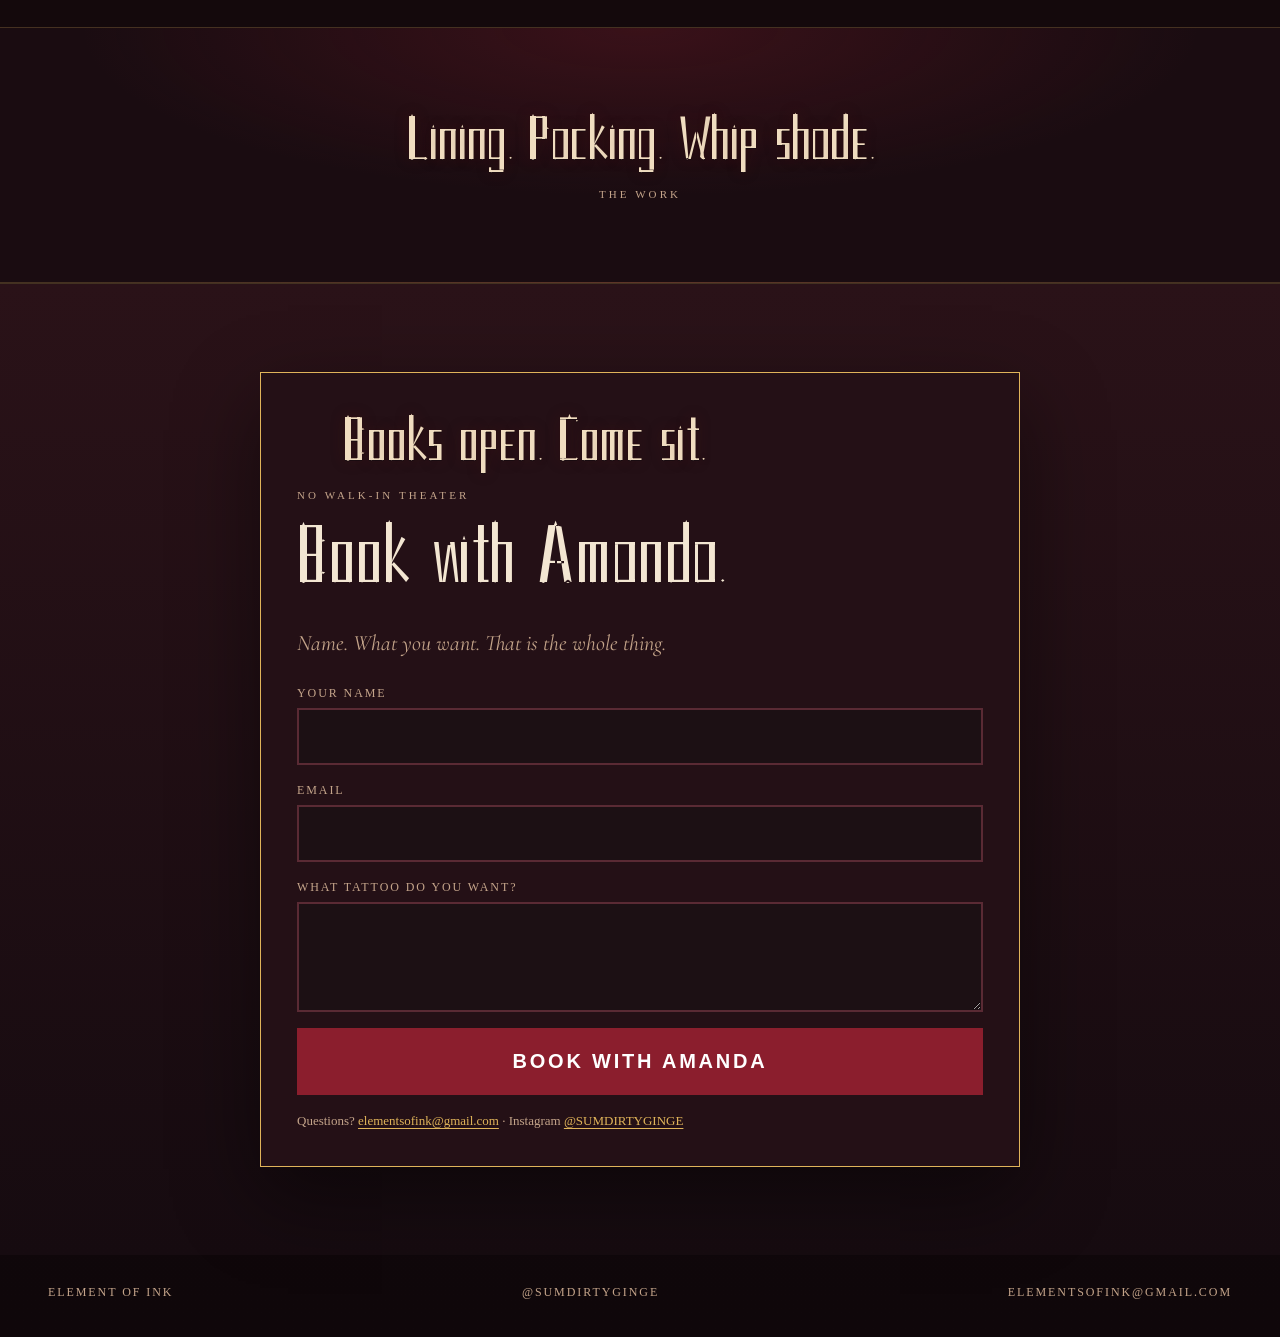
==== commit 7034fd89: "Size photos to the viewport. Never blow past native pixels." ====
--- a/index.html
+++ b/index.html
@@ -135,16 +135,23 @@
 
     .hero {
       position: relative;
-      min-height: calc(100svh - var(--nav-h) - 36px);
       display: grid;
-      align-items: end;
+      grid-template-columns: minmax(240px, 1fr) minmax(200px, min(46vw, 720px));
+      grid-template-areas: "copy photo";
+      align-items: center;
+      gap: 28px 40px;
+      min-height: calc(100svh - var(--nav-h) - 48px);
+      padding: 28px 48px 40px;
     }
     .hero-photo {
-      position: absolute; inset: 0;
-      perspective: 1400px;
-      transform-style: preserve-3d;
-    }
-    .hero-photo img { object-position: 50% 46%; }
+      grid-area: photo;
+      position: relative;
+      width: min(100%, 720px, calc(82svh * 720 / 1280));
+      aspect-ratio: 720 / 1280;
+      justify-self: end;
+      background: #1a0c11;
+    }
+    .hero-photo img { object-fit: cover; object-position: 50% 46%; }
     .hero-live {
       position: absolute; inset: 0;
       width: 100%; height: 100%;
@@ -167,14 +174,13 @@
     .mosaic .panel.is-live .ink-live { opacity: 1; }
     .hero-photo::after {
       content: ""; position: absolute; inset: 0;
-      background:
-        linear-gradient(90deg, rgba(16,8,11,.92) 0%, rgba(16,8,11,.62) 38%, rgba(16,8,11,.12) 68%, transparent 100%),
-        linear-gradient(180deg, transparent 55%, rgba(16,8,11,.55) 100%);
+      background: linear-gradient(180deg, transparent 72%, rgba(16,8,11,.4) 100%);
     }
     .hero-copy {
+      grid-area: copy;
       position: relative;
       z-index: 2;
-      padding: 72px 48px 96px;
+      padding: 0;
       max-width: 38rem;
     }
     .verse {
@@ -321,17 +327,18 @@
     }
     .mosaic {
       display: grid;
-      grid-template-columns: 1.15fr 1fr;
-      grid-auto-rows: minmax(360px, 46vh);
-      gap: 10px;
-      perspective: 1600px;
+      grid-template-columns: repeat(auto-fit, minmax(220px, 320px));
+      justify-content: center;
+      gap: 14px;
     }
     .mosaic .panel {
-      overflow: hidden; background: #2a1419; min-height: 0;
+      overflow: hidden;
+      background: #160b10;
+      min-height: 0;
       position: relative;
-      transform-style: preserve-3d;
+      aspect-ratio: 720 / 1280;
+      max-height: 78svh;
       box-shadow: 0 18px 40px rgba(0,0,0,.35);
-      transition: box-shadow .25s ease;
     }
     .mosaic .panel.is-up {
       box-shadow: 0 28px 70px rgba(0,0,0,.55);
@@ -346,15 +353,15 @@
       transition: opacity .25s ease;
     }
     .mosaic .panel.is-up::after { opacity: 1; }
-    .mosaic .tall { grid-row: span 2; }
+    .mosaic .tall { grid-row: auto; }
     .p-hero { object-position: 50% 46%; }
     .p-kraken { object-position: 50% 46%; }
     .p-cross { object-position: 50% 18%; }
     .p-poseidon { object-position: 48% 38%; }
     .p-wolf { object-position: 50% 55%; }
-    .p-reaper { object-position: 28% 40%; transform: scale(1.18); transform-origin: 28% 40%; }
+    .p-reaper { object-position: 28% 40%; }
     .p-jaguar { object-position: 58% 36%; }
-    .p-time { object-position: 50% 48%; transform: scale(1.22); transform-origin: 50% 45%; }
+    .p-time { object-position: 50% 48%; }
     .p-rhino { object-position: 48% 30%; }
     .p-sleeve { object-position: 72% 38%; }
     .p-back { object-position: 50% 36%; }
@@ -478,13 +485,25 @@
     }
 
     @media (max-width: 900px) {
-      .hero-copy { padding: 40px 22px 32px; max-width: none; }
+      .hero {
+        grid-template-columns: 1fr;
+        grid-template-areas: "photo" "copy";
+        padding: 20px 20px 28px;
+        min-height: 0;
+      }
+      .hero-copy { padding: 8px 2px 0; max-width: none; }
+      .hero-photo {
+        justify-self: center;
+        width: min(100%, 720px, calc(68svh * 720 / 1280));
+      }
       .hero-photo::after {
         background:
-          linear-gradient(180deg, rgba(16,8,11,.2) 20%, rgba(16,8,11,.82) 100%);
-      }
-      .mosaic { grid-template-columns: 1fr 1fr; grid-auto-rows: 42vh; }
-      .mosaic .tall { grid-row: span 2; }
+          linear-gradient(180deg, rgba(16,8,11,.12) 40%, rgba(16,8,11,.55) 100%);
+      }
+      .mosaic {
+        grid-template-columns: repeat(auto-fit, minmax(160px, 280px));
+      }
+      .mosaic .tall { grid-row: auto; }
       main section { padding: 64px 20px; }
       .ink-rail { display: none; }
       .book-dock { padding: 10px 16px; padding-bottom: max(10px, env(safe-area-inset-bottom)); }
@@ -497,9 +516,7 @@
       .yt-wrap { left: 14px; bottom: 118px; width: 144px; height: 81px; }
     }
     @media (max-width: 560px) {
-      .mosaic { grid-template-columns: 1fr; }
-      .mosaic .tall { grid-row: auto; }
-      .mosaic .panel { height: 78vh; }
+      .mosaic { grid-template-columns: minmax(180px, 320px); }
       nav { padding: 10px 14px; }
       .brand { max-width: 14ch; }
     }
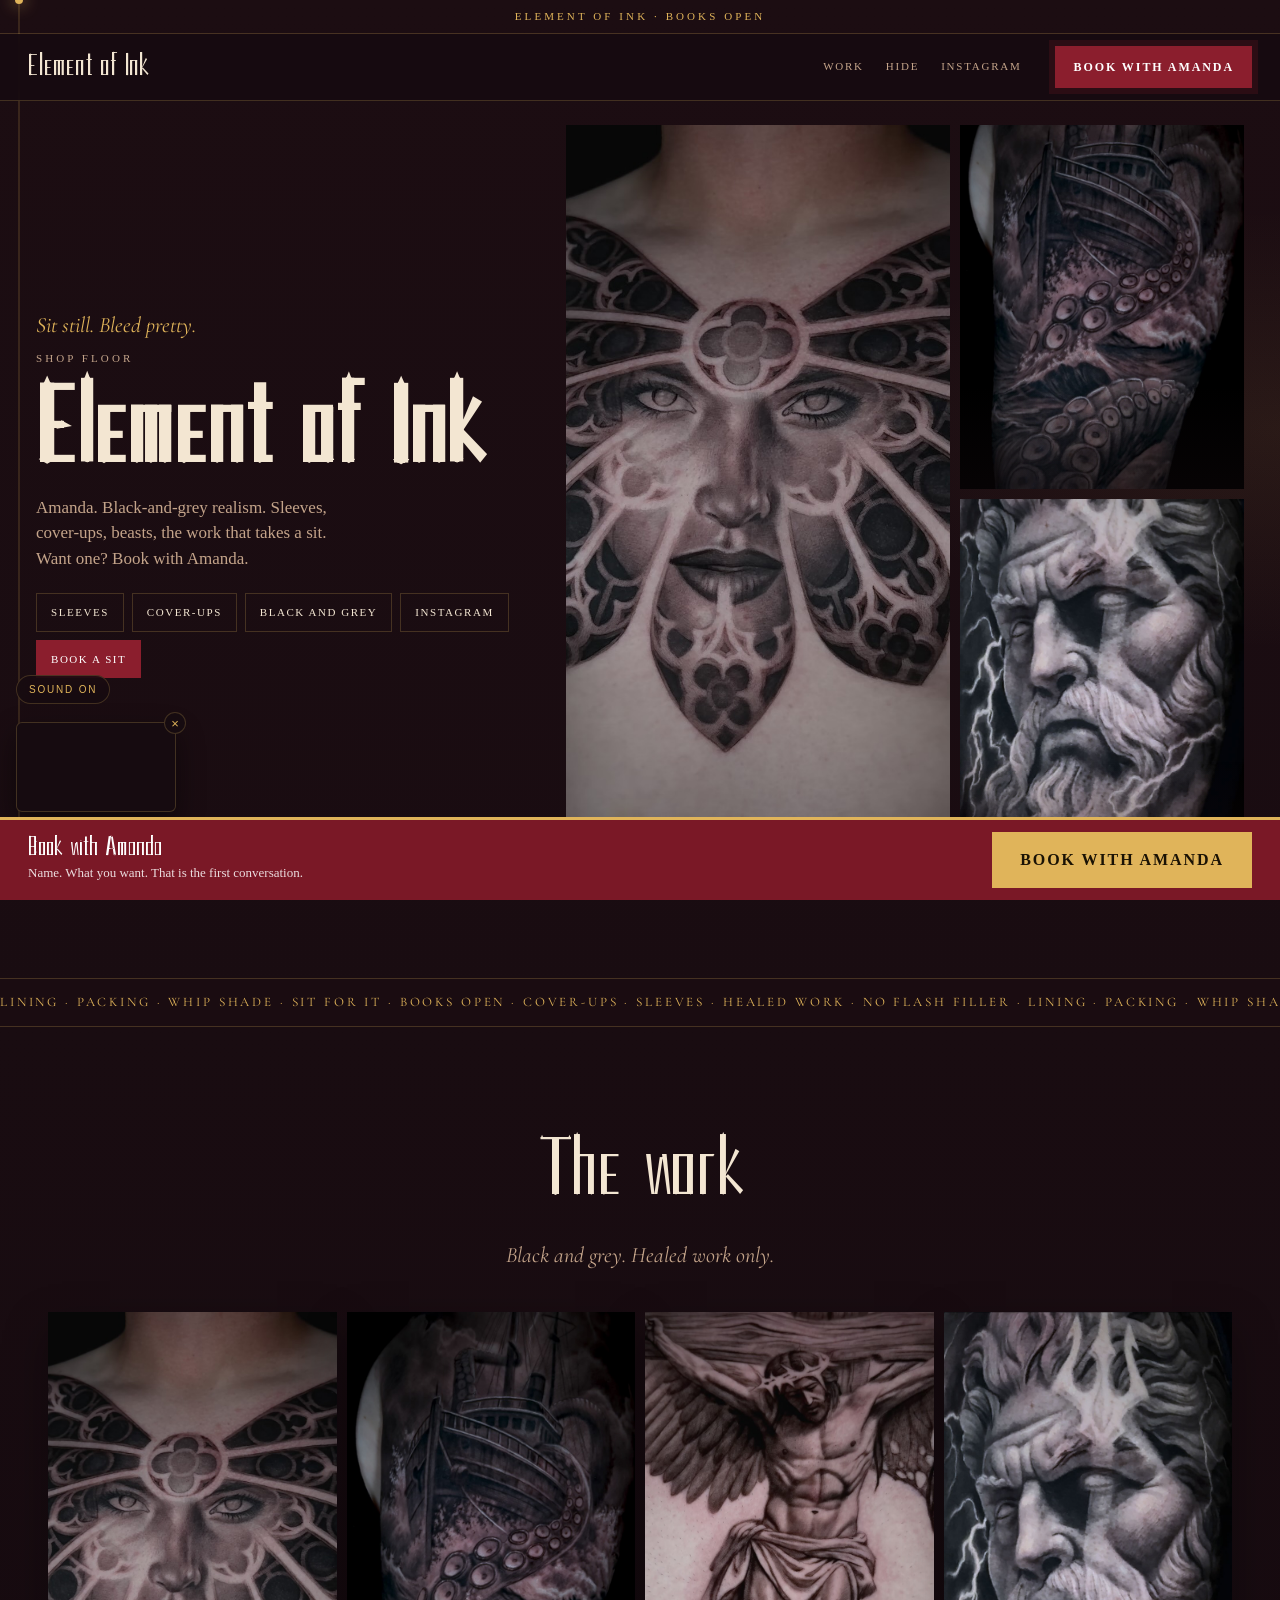
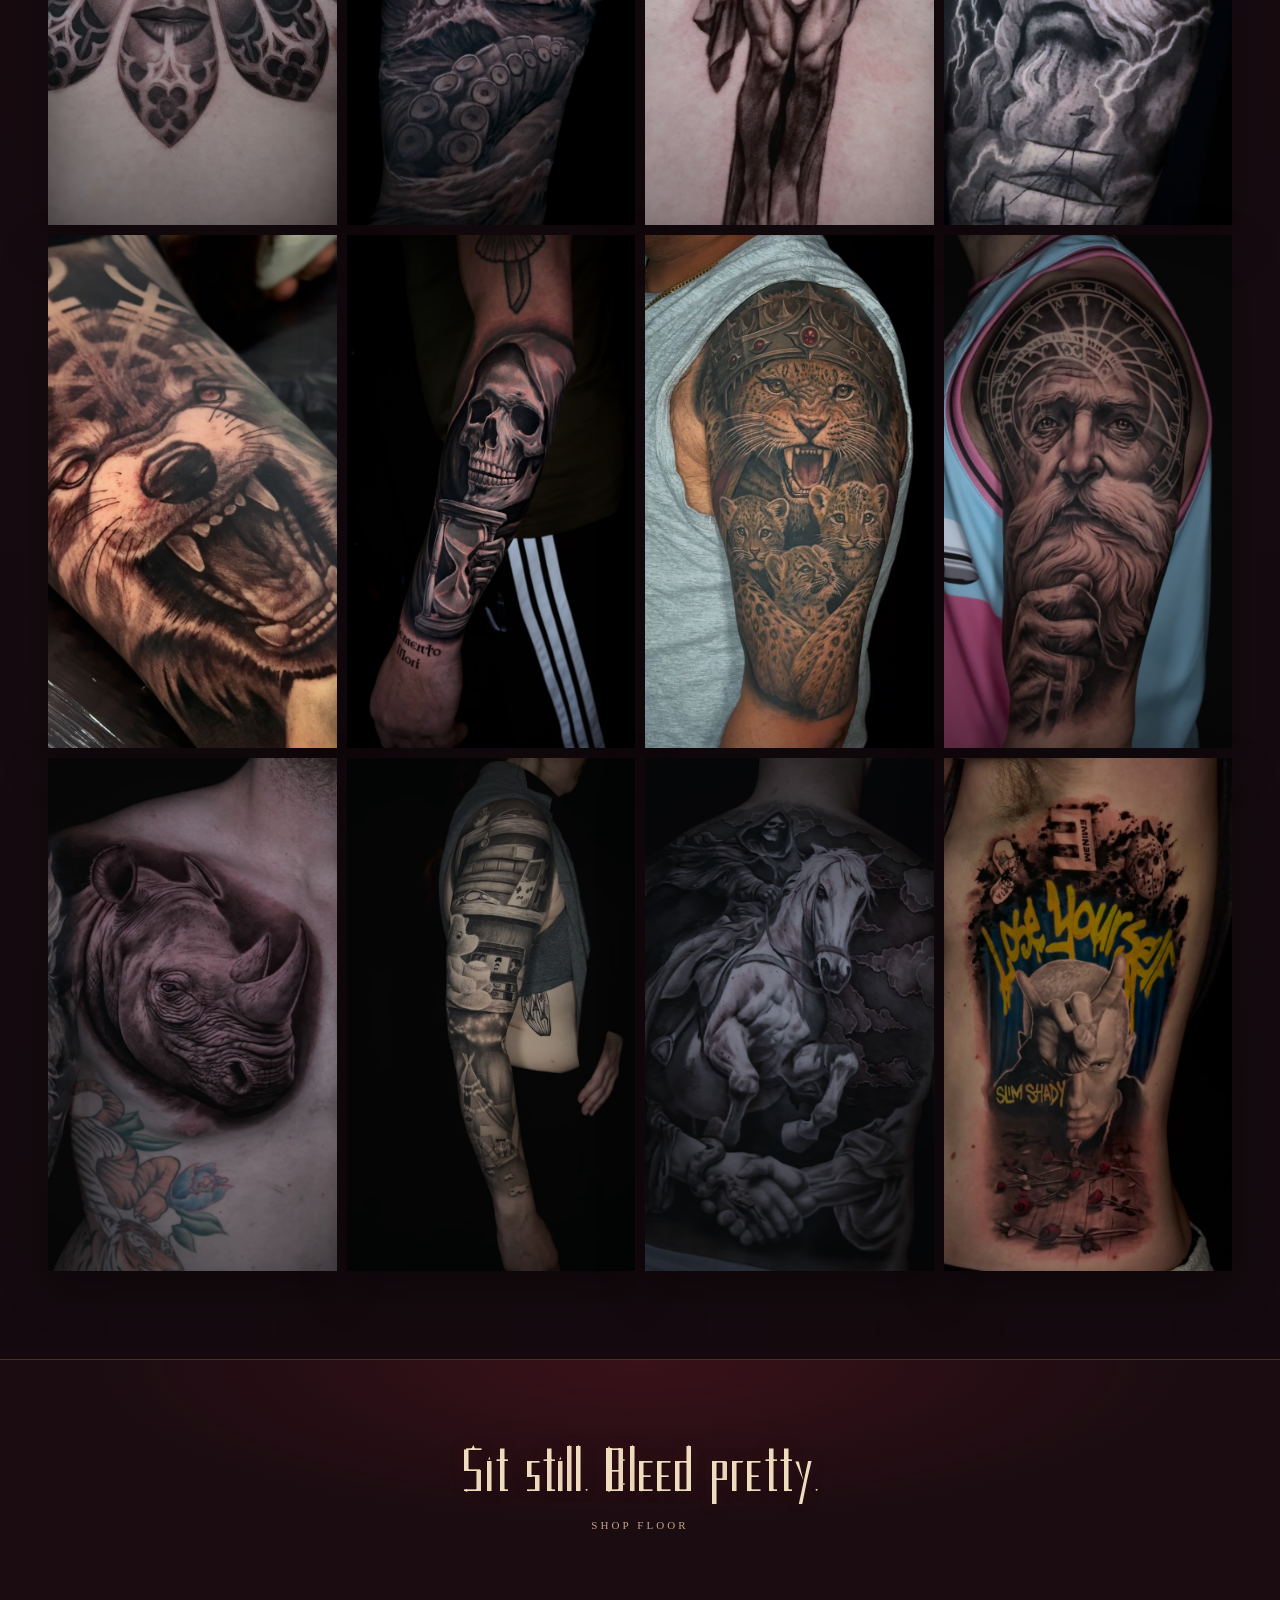
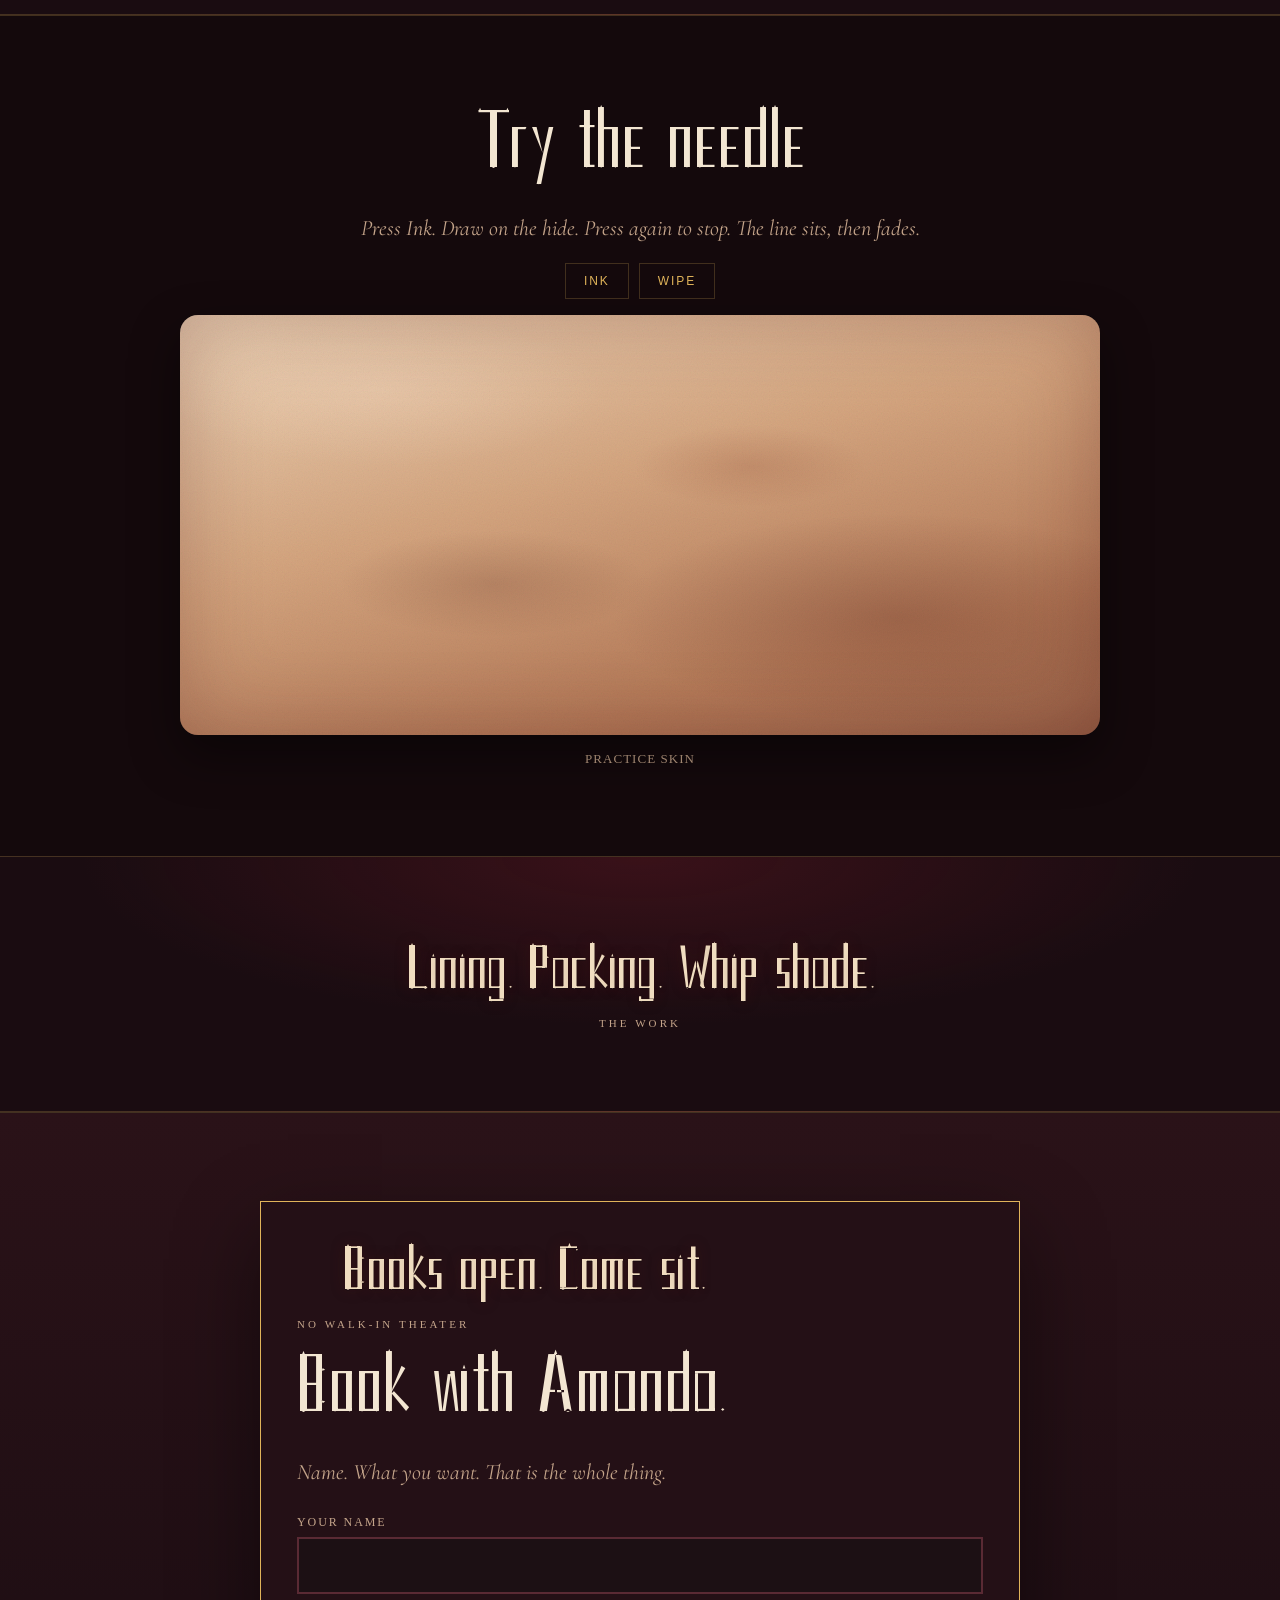
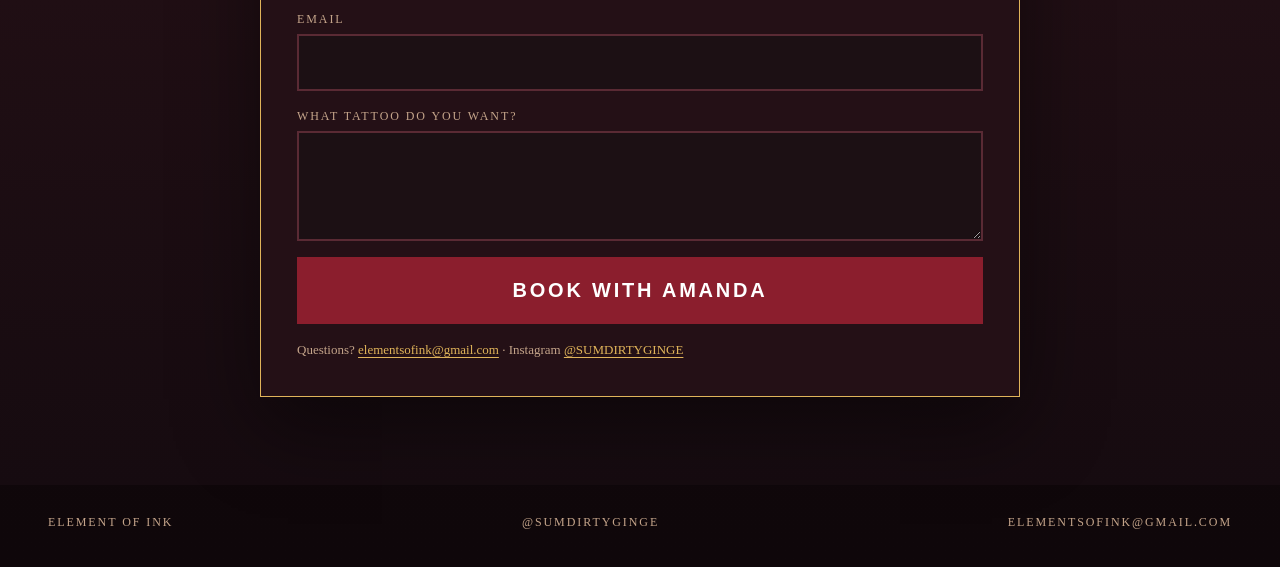
==== commit a84db685: "Fill the empty layout with more work and shop doors." ====
--- a/index.html
+++ b/index.html
@@ -110,6 +110,13 @@
       border-bottom: 1px solid var(--line);
     }
     .brand { font-family: Needlehide, serif; font-size: clamp(22px, 3vw, 28px); line-height: 1; }
+    .nav-links {
+      display: flex; align-items: center; gap: 22px;
+      margin-left: auto; margin-right: 18px;
+      letter-spacing: .16em; text-transform: uppercase; font-size: 11px;
+      color: var(--dust);
+    }
+    .nav-links a:hover { color: var(--gold); }
     .nav-cta {
       background: var(--blood); color: #fff;
       font-weight: 700; letter-spacing: .16em; text-transform: uppercase;
@@ -136,22 +143,44 @@
     .hero {
       position: relative;
       display: grid;
-      grid-template-columns: minmax(240px, 1fr) minmax(200px, min(46vw, 720px));
-      grid-template-areas: "copy photo";
+      grid-template-columns: minmax(260px, 0.85fr) minmax(280px, 1.15fr);
+      grid-template-areas: "copy photos";
       align-items: center;
-      gap: 28px 40px;
+      gap: 28px 28px;
       min-height: calc(100svh - var(--nav-h) - 48px);
-      padding: 28px 48px 40px;
+      padding: 24px 36px 32px;
+    }
+    .hero-photos {
+      grid-area: photos;
+      display: grid;
+      grid-template-columns: 1.35fr 1fr;
+      grid-template-rows: 1fr 1fr;
+      gap: 10px;
+      width: 100%;
+      max-width: 720px;
+      height: min(82svh, 880px);
+      justify-self: end;
     }
     .hero-photo {
-      grid-area: photo;
       position: relative;
-      width: min(100%, 720px, calc(82svh * 720 / 1280));
-      aspect-ratio: 720 / 1280;
-      justify-self: end;
+      overflow: hidden;
       background: #1a0c11;
-    }
+      min-height: 0;
+    }
+    .hero-photos .lead { grid-row: 1 / -1; }
     .hero-photo img { object-fit: cover; object-position: 50% 46%; }
+    .sit-for {
+      display: flex; flex-wrap: wrap; gap: 8px;
+      margin-top: 22px;
+    }
+    .sit-for a {
+      border: 1px solid var(--line);
+      color: var(--bone);
+      letter-spacing: .14em; text-transform: uppercase;
+      font-size: 11px; padding: 10px 14px;
+    }
+    .sit-for a:hover { border-color: var(--gold); color: var(--gold); }
+    .sit-for a.is-book { background: var(--blood); border-color: var(--blood); color: #fff; }
     .hero-live {
       position: absolute; inset: 0;
       width: 100%; height: 100%;
@@ -327,9 +356,8 @@
     }
     .mosaic {
       display: grid;
-      grid-template-columns: repeat(auto-fit, minmax(220px, 320px));
-      justify-content: center;
-      gap: 14px;
+      grid-template-columns: repeat(auto-fill, minmax(240px, 1fr));
+      gap: 10px;
     }
     .mosaic .panel {
       overflow: hidden;
@@ -487,21 +515,31 @@
     @media (max-width: 900px) {
       .hero {
         grid-template-columns: 1fr;
-        grid-template-areas: "photo" "copy";
-        padding: 20px 20px 28px;
+        grid-template-areas: "photos" "copy";
+        padding: 16px 16px 24px;
         min-height: 0;
       }
       .hero-copy { padding: 8px 2px 0; max-width: none; }
-      .hero-photo {
+      .hero-photos {
         justify-self: center;
-        width: min(100%, 720px, calc(68svh * 720 / 1280));
-      }
+        width: 100%;
+        max-width: 520px;
+        height: auto;
+        grid-template-columns: 1fr 1fr;
+      }
+      .hero-photos .lead {
+        grid-column: 1 / -1;
+        aspect-ratio: 720 / 1280;
+        max-height: 52svh;
+      }
+      .hero-photos .side { aspect-ratio: 720 / 1280; }
+      .nav-links { display: none; }
       .hero-photo::after {
         background:
           linear-gradient(180deg, rgba(16,8,11,.12) 40%, rgba(16,8,11,.55) 100%);
       }
       .mosaic {
-        grid-template-columns: repeat(auto-fit, minmax(160px, 280px));
+        grid-template-columns: repeat(auto-fill, minmax(150px, 1fr));
       }
       .mosaic .tall { grid-row: auto; }
       main section { padding: 64px 20px; }
@@ -516,7 +554,7 @@
       .yt-wrap { left: 14px; bottom: 118px; width: 144px; height: 81px; }
     }
     @media (max-width: 560px) {
-      .mosaic { grid-template-columns: minmax(180px, 320px); }
+      .mosaic { grid-template-columns: 1fr 1fr; }
       nav { padding: 10px 14px; }
       .brand { max-width: 14ch; }
     }
@@ -574,19 +612,35 @@
   <div class="ink-rail" aria-hidden="true"><b id="ink-fill"></b><i id="ink-needle"></i></div>
   <nav>
     <div class="brand">Element of Ink</div>
+    <div class="nav-links">
+      <a href="#work">Work</a>
+      <a href="#skin">Hide</a>
+      <a href="https://www.instagram.com/SUMDIRTYGINGE/" rel="noreferrer">Instagram</a>
+    </div>
     <a class="nav-cta" href="#book">Book with Amanda</a>
   </nav>
 
   <header class="hero">
-    <div class="hero-photo" id="hero-photo">
-      <img src="assets/tattoo-16.jpg" alt="Black-and-grey chest piece" width="720" height="1280" fetchpriority="high" class="p-hero" id="hero-img" />
-      <canvas class="hero-live" id="hero-live" aria-hidden="true"></canvas>
+    <div class="hero-photos">
+      <div class="hero-photo lead" id="hero-photo">
+        <img src="assets/tattoo-16.jpg" alt="Black-and-grey chest piece" width="720" height="1280" fetchpriority="high" class="p-hero" id="hero-img" />
+        <canvas class="hero-live" id="hero-live" aria-hidden="true"></canvas>
+      </div>
+      <a class="hero-photo side" href="#work"><img class="p-kraken" src="assets/tattoo-01.jpg" alt="Kraken pulling a ship under" width="720" height="1280" /></a>
+      <a class="hero-photo side" href="#work"><img class="p-poseidon" src="assets/tattoo-09.jpg" alt="Poseidon with lightning and a ship" width="1320" height="2348" /></a>
     </div>
     <div class="hero-copy">
       <p class="verse">Sit still. Bleed pretty.</p>
       <span class="cite">Shop floor</span>
       <h1>Element of Ink</h1>
       <p class="lede">Amanda. Black-and-grey realism. Sleeves, cover-ups, beasts, the work that takes a sit. Want one? Book with Amanda.</p>
+      <div class="sit-for">
+        <a href="#work">Sleeves</a>
+        <a href="#work">Cover-ups</a>
+        <a href="#work">Black and grey</a>
+        <a href="https://www.instagram.com/SUMDIRTYGINGE/" rel="noreferrer">Instagram</a>
+        <a class="is-book" href="#book">Book a sit</a>
+      </div>
     </div>
   </header>
 
@@ -603,12 +657,13 @@
   </div>
 
   <main>
-    <section aria-labelledby="work-title">
+    <section id="work" aria-labelledby="work-title">
       <div class="center">
         <h2 id="work-title">The work</h2>
         <p class="kicker">Black and grey. Healed work only.</p>
       </div>
       <div class="mosaic">
+        <div class="panel tall"><img class="p-hero" src="assets/tattoo-16.jpg" alt="Black-and-grey chest piece" width="720" height="1280" loading="lazy" /></div>
         <div class="panel tall"><img class="p-kraken" src="assets/tattoo-01.jpg" alt="Kraken pulling a ship under in black and grey" width="720" height="1280" loading="lazy" /></div>
         <div class="panel"><img class="p-cross" src="assets/tattoo-05.jpg" alt="Winged crucifixion tattoo" width="720" height="1280" loading="lazy" /></div>
         <div class="panel"><img class="p-poseidon" src="assets/tattoo-09.jpg" alt="Poseidon with lightning and a ship" width="1320" height="2348" loading="lazy" /></div>
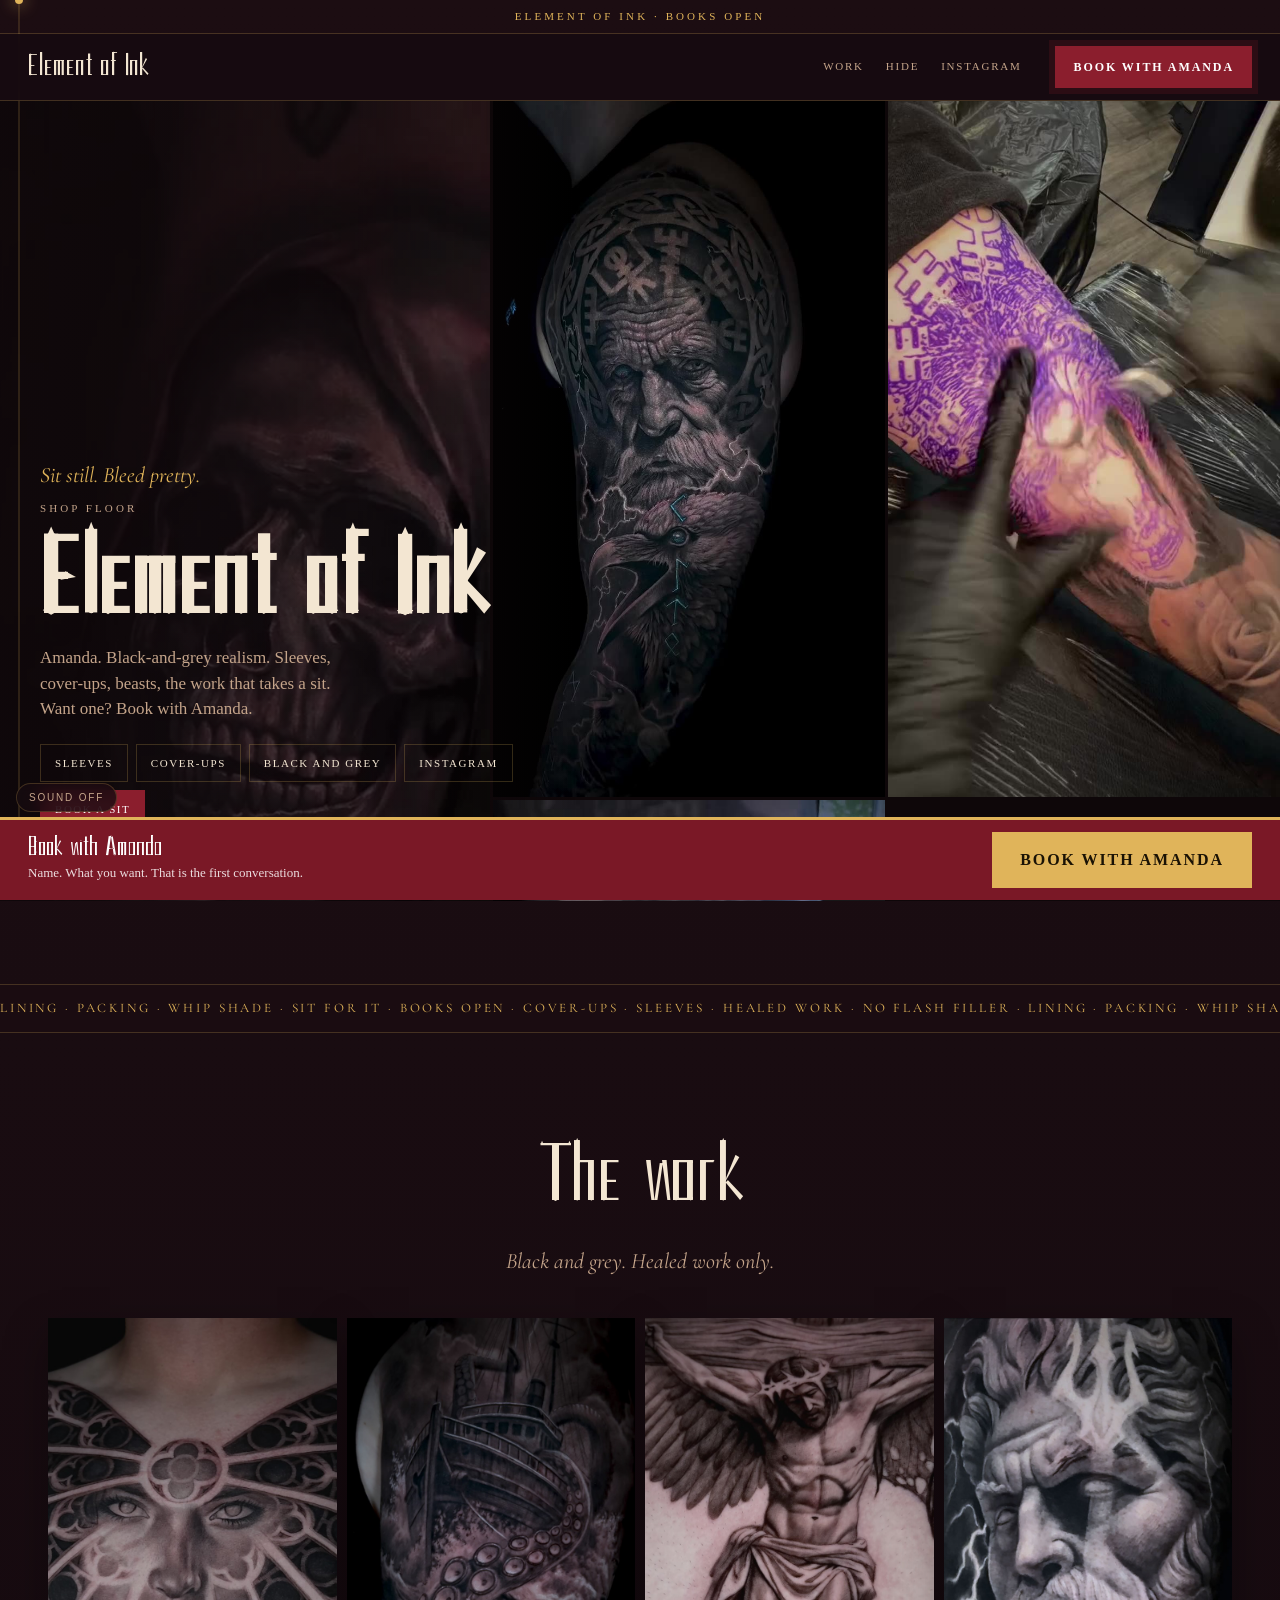
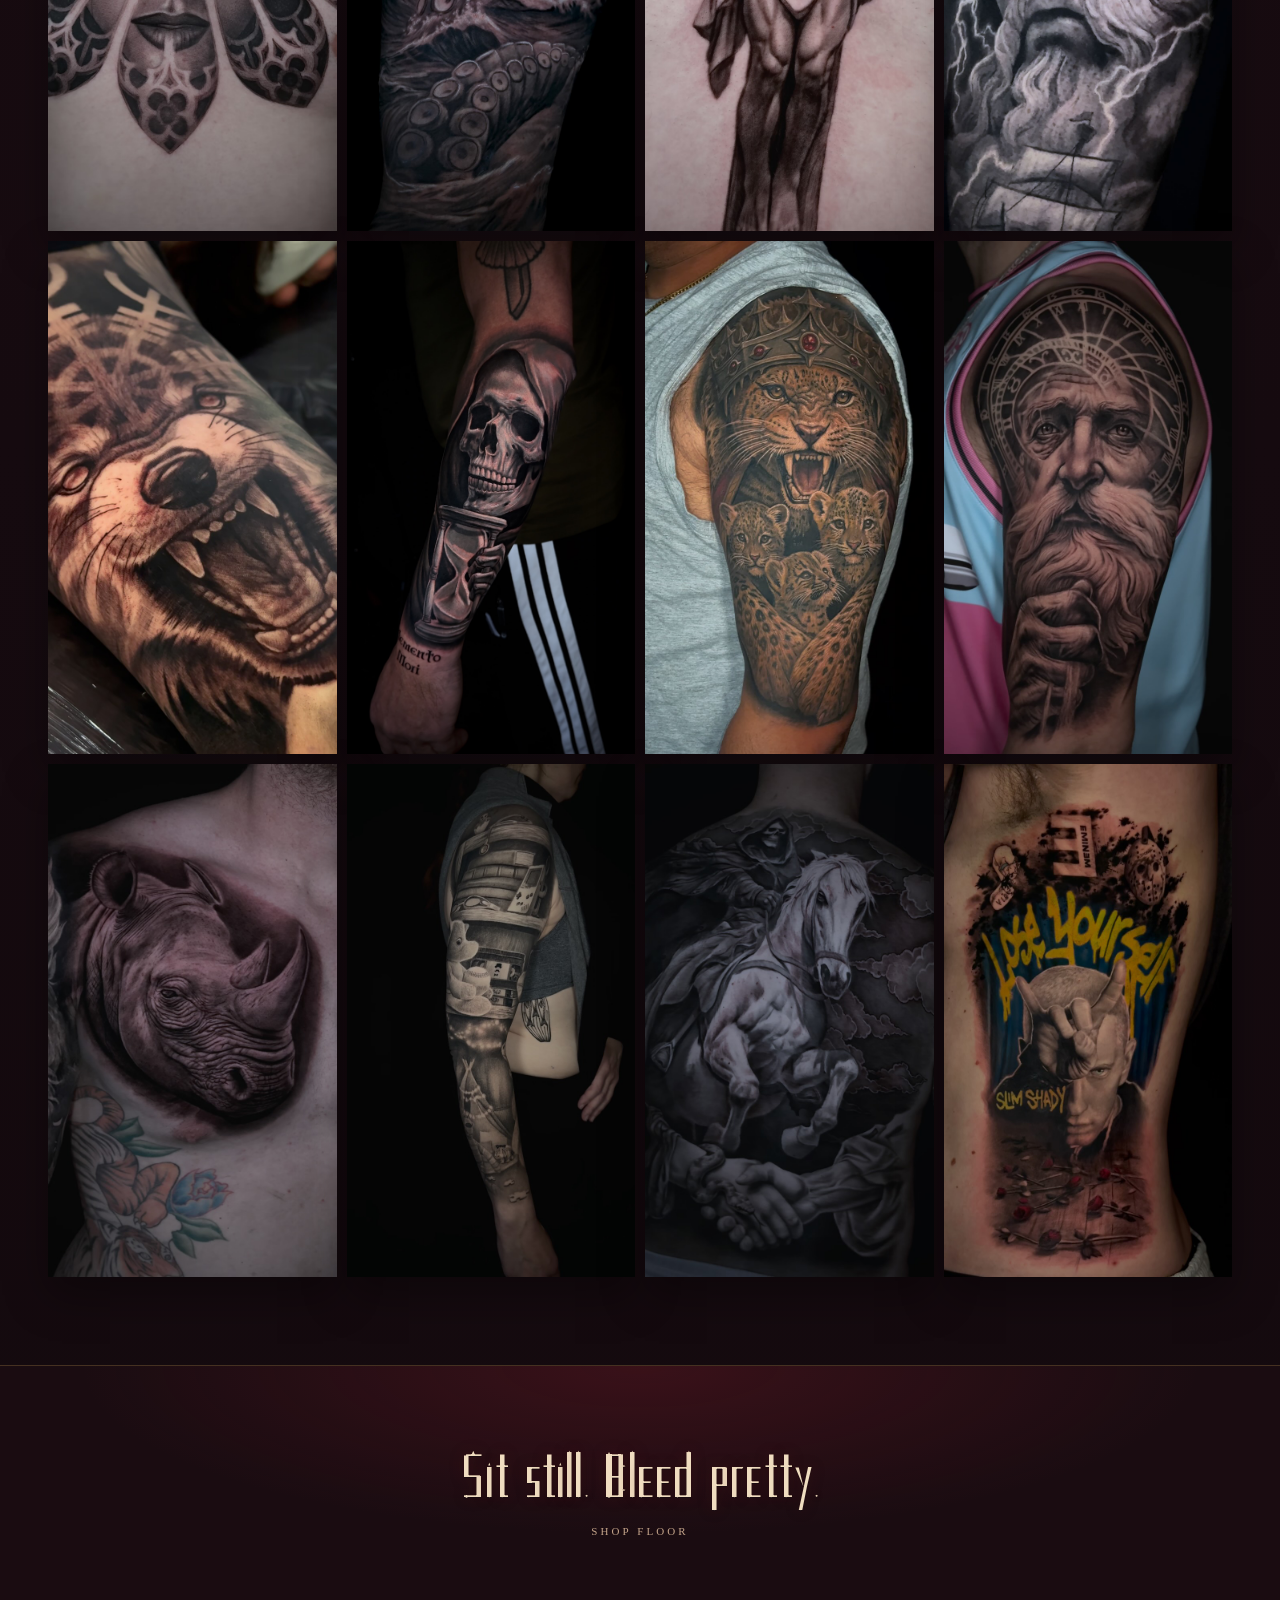
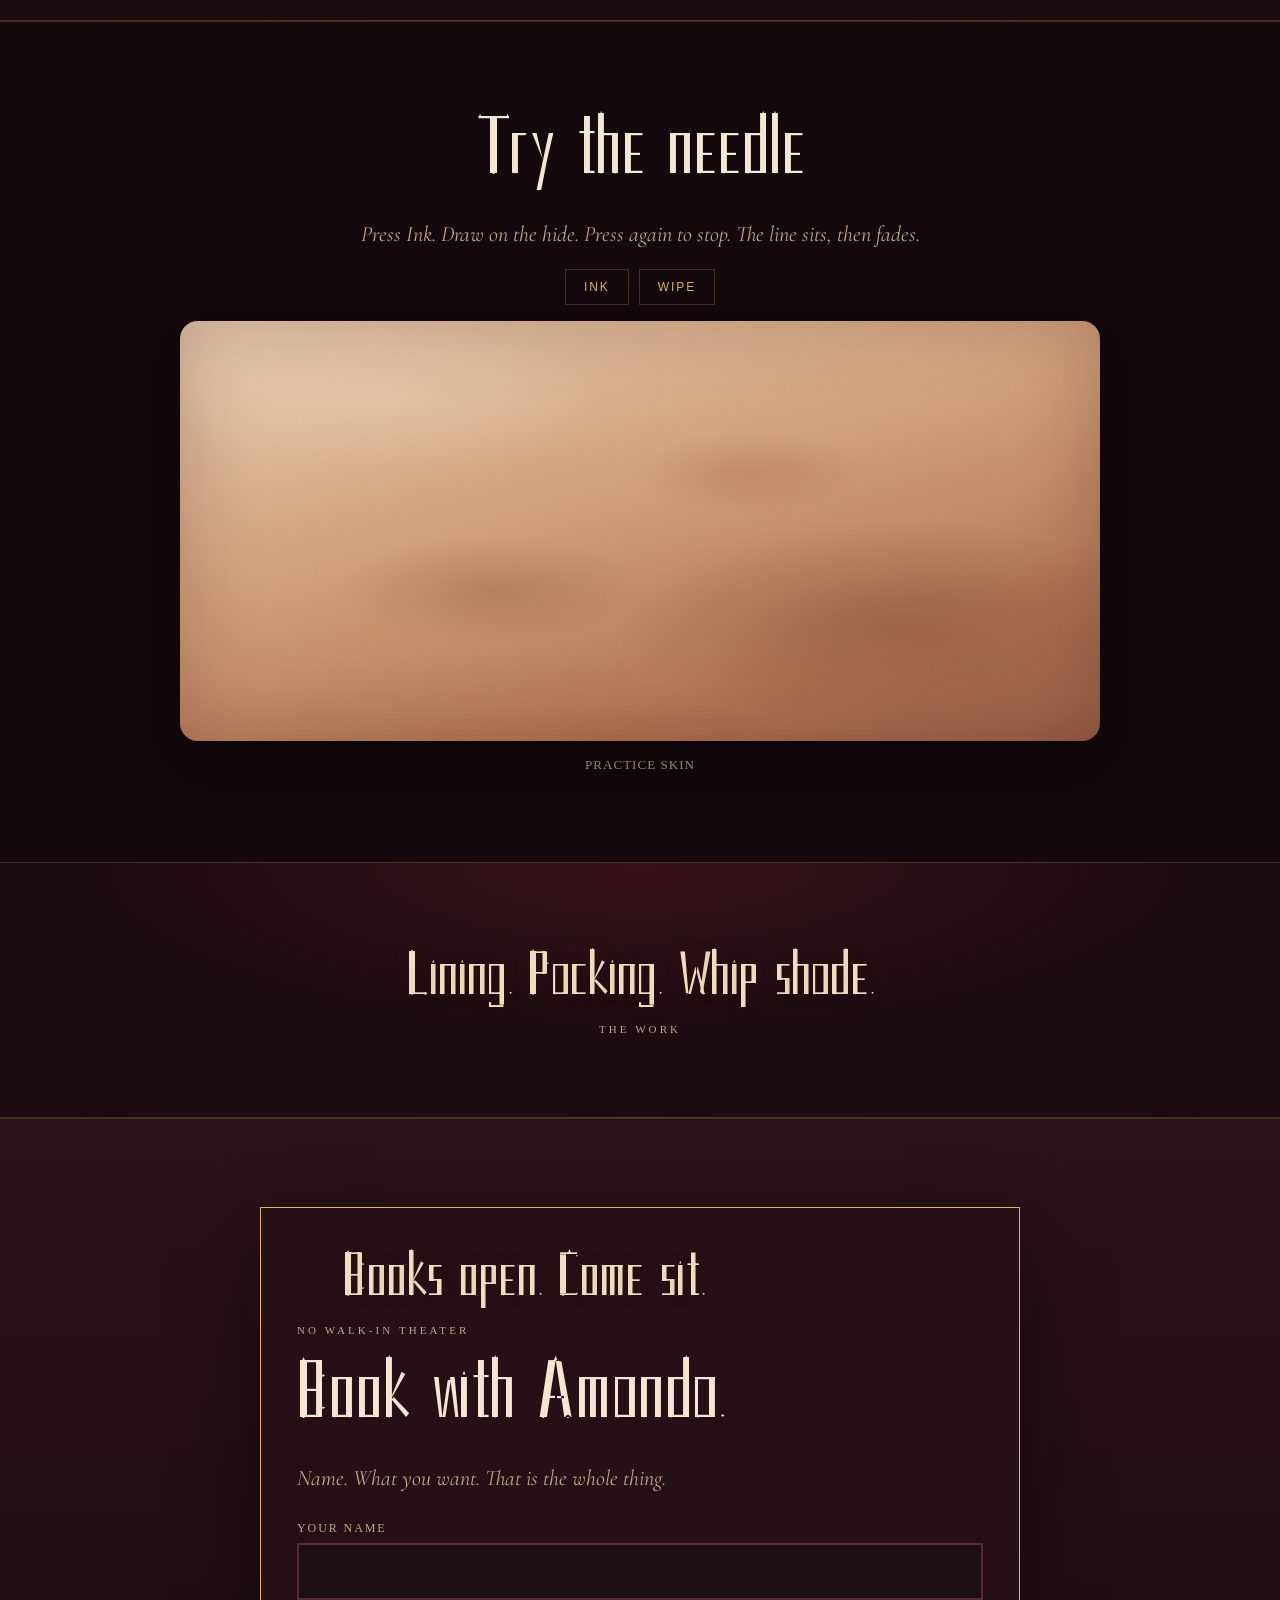
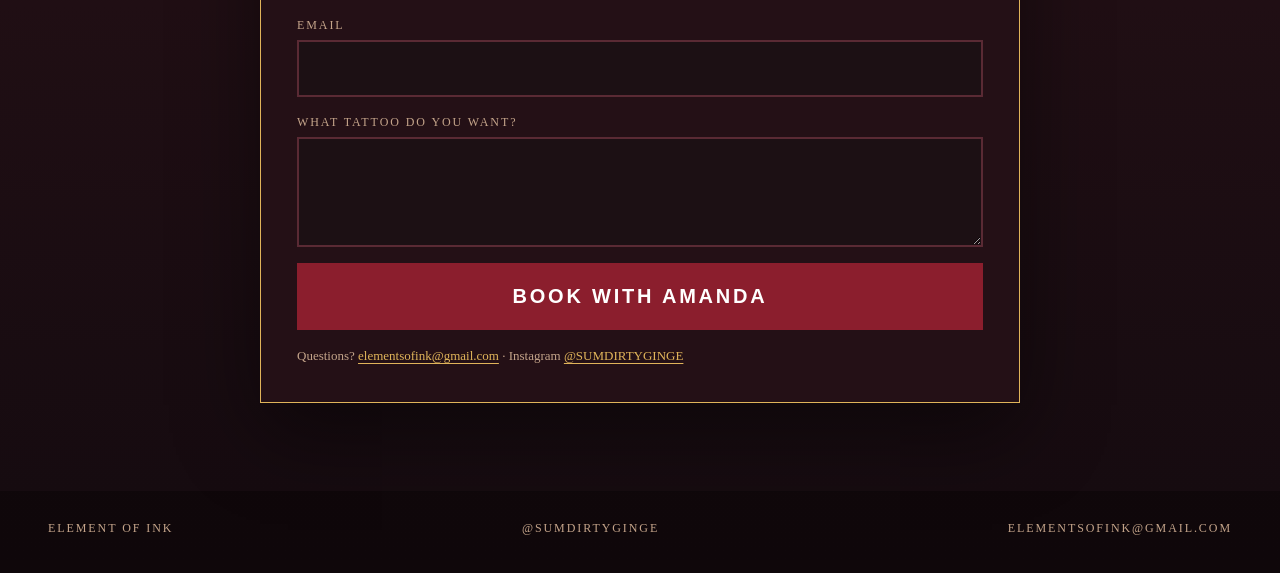
==== commit 6b0aa612: "Hero is four of her Instagram work videos. Eminem is gone." ====
--- a/index.html
+++ b/index.html
@@ -142,33 +142,42 @@
 
     .hero {
       position: relative;
+      min-height: calc(100svh - var(--nav-h) - 36px);
+      display: block;
+      overflow: hidden;
+    }
+    .hero-videos {
+      position: absolute; inset: 0;
       display: grid;
-      grid-template-columns: minmax(260px, 0.85fr) minmax(280px, 1.15fr);
-      grid-template-areas: "copy photos";
-      align-items: center;
-      gap: 28px 28px;
-      min-height: calc(100svh - var(--nav-h) - 48px);
-      padding: 24px 36px 32px;
-    }
-    .hero-photos {
-      grid-area: photos;
-      display: grid;
-      grid-template-columns: 1.35fr 1fr;
+      grid-template-columns: 1.25fr 1fr 1fr;
       grid-template-rows: 1fr 1fr;
-      gap: 10px;
-      width: 100%;
-      max-width: 720px;
-      height: min(82svh, 880px);
-      justify-self: end;
-    }
-    .hero-photo {
+      gap: 3px;
+      background: #0e0709;
+    }
+    .hero-videos .v-lead { grid-row: 1 / -1; }
+    .hero-videos video,
+    .hero-videos img {
+      width: 100%; height: 100%;
+      object-fit: cover;
+      display: block;
+      background: #160b10;
+    }
+    .hero-copy {
       position: relative;
-      overflow: hidden;
-      background: #1a0c11;
-      min-height: 0;
-    }
-    .hero-photos .lead { grid-row: 1 / -1; }
-    .hero-photo img { object-fit: cover; object-position: 50% 46%; }
+      z-index: 3;
+      min-height: calc(100svh - var(--nav-h) - 36px);
+      max-width: 36rem;
+      display: flex;
+      flex-direction: column;
+      justify-content: flex-end;
+      padding: 40px 40px 72px;
+      background: linear-gradient(90deg, rgba(16,8,11,.92) 0%, rgba(16,8,11,.62) 62%, transparent 100%);
+    }
+    .hero-videos img { display: none; }
+    @media (prefers-reduced-motion: reduce) {
+      .hero-videos video { display: none; }
+      .hero-videos img { display: block; }
+    }
     .sit-for {
       display: flex; flex-wrap: wrap; gap: 8px;
       margin-top: 22px;
@@ -191,27 +200,6 @@
     }
     .hero-photo.is-live .hero-live { opacity: 1; }
     .hero-photo.is-live img { opacity: 0; }
-    .hero-photo::after { z-index: 1; pointer-events: none; }
-    .mosaic .panel { position: relative; }
-    .ink-live {
-      position: absolute; inset: 0;
-      width: 100%; height: 100%;
-      pointer-events: none;
-      opacity: 0;
-    }
-    .mosaic .panel.is-live img { opacity: 0; }
-    .mosaic .panel.is-live .ink-live { opacity: 1; }
-    .hero-photo::after {
-      content: ""; position: absolute; inset: 0;
-      background: linear-gradient(180deg, transparent 72%, rgba(16,8,11,.4) 100%);
-    }
-    .hero-copy {
-      grid-area: copy;
-      position: relative;
-      z-index: 2;
-      padding: 0;
-      max-width: 38rem;
-    }
     .verse {
       font-family: "Cormorant Garamond", Georgia, serif;
       font-style: italic; color: var(--gold); font-size: clamp(18px, 2.2vw, 22px); max-width: 28ch;
@@ -272,7 +260,7 @@
     .sound-toggle {
       position: fixed;
       left: 16px;
-      bottom: 196px;
+      bottom: 88px;
       z-index: 35;
       border: 1px solid var(--line);
       background: rgba(22,11,16,.78);
@@ -285,14 +273,6 @@
       backdrop-filter: blur(8px);
     }
     .sound-toggle[aria-pressed="false"] { color: var(--dust); }
-    .yt-wrap {
-      position: fixed;
-      left: 16px;
-      bottom: 88px;
-      z-index: 34;
-      width: 160px;
-      height: 90px;
-    }
     .yt-floor {
       width: 100%;
       height: 100%;
@@ -513,31 +493,16 @@
     }
 
     @media (max-width: 900px) {
-      .hero {
-        grid-template-columns: 1fr;
-        grid-template-areas: "photos" "copy";
-        padding: 16px 16px 24px;
-        min-height: 0;
+      .hero { min-height: 78svh; }
+      .hero-videos { grid-template-columns: 1fr 1fr; }
+      .hero-videos .v-lead { grid-row: 1; grid-column: 1 / -1; }
+      .hero-copy {
+        min-height: 78svh;
+        max-width: none;
+        padding: 24px 20px 56px;
+        background: linear-gradient(180deg, transparent 20%, rgba(16,8,11,.88) 72%);
       }
-      .hero-copy { padding: 8px 2px 0; max-width: none; }
-      .hero-photos {
-        justify-self: center;
-        width: 100%;
-        max-width: 520px;
-        height: auto;
-        grid-template-columns: 1fr 1fr;
-      }
-      .hero-photos .lead {
-        grid-column: 1 / -1;
-        aspect-ratio: 720 / 1280;
-        max-height: 52svh;
-      }
-      .hero-photos .side { aspect-ratio: 720 / 1280; }
       .nav-links { display: none; }
-      .hero-photo::after {
-        background:
-          linear-gradient(180deg, rgba(16,8,11,.12) 40%, rgba(16,8,11,.55) 100%);
-      }
       .mosaic {
         grid-template-columns: repeat(auto-fill, minmax(150px, 1fr));
       }
@@ -550,8 +515,7 @@
       .big-book { padding: 14px 16px; font-size: 13px; }
       .hide { display: none; }
       footer { padding: 24px 20px 96px; }
-      .sound-toggle { bottom: 228px; left: 14px; }
-      .yt-wrap { left: 14px; bottom: 118px; width: 144px; height: 81px; }
+      .sound-toggle { bottom: 88px; left: 14px; }
     }
     @media (max-width: 560px) {
       .mosaic { grid-template-columns: 1fr 1fr; }
@@ -592,20 +556,7 @@
 </head>
 <body>
   <div class="lightning" id="lightning" aria-hidden="true"></div>
-  <div class="yt-wrap" id="yt-wrap">
-    <button type="button" class="yt-close" id="yt-close" aria-label="Close">×</button>
-    <div class="yt-floor" id="yt-floor-box">
-      <iframe
-        id="yt-floor"
-        title="I'm Back — Eminem"
-        src=""
-        allow="autoplay; encrypted-media; fullscreen; picture-in-picture"
-        allowfullscreen
-      ></iframe>
-    </div>
-    <a class="yt-open" id="yt-open" href="https://www.youtube.com/watch?v=UimodeZfA9o" target="_blank" rel="noopener">I'm Back</a>
-  </div>
-  <button type="button" class="sound-toggle" id="sound-toggle" aria-pressed="true">Sound on</button>
+  <button type="button" class="sound-toggle" id="sound-toggle" aria-pressed="false">Sound off</button>
   <div class="orb" id="orb" aria-hidden="true"></div>
   <a class="skip" href="#book">Skip to booking</a>
   <div class="open-bar">Element of Ink · Books open</div>
@@ -621,13 +572,15 @@
   </nav>
 
   <header class="hero">
-    <div class="hero-photos">
-      <div class="hero-photo lead" id="hero-photo">
-        <img src="assets/tattoo-16.jpg" alt="Black-and-grey chest piece" width="720" height="1280" fetchpriority="high" class="p-hero" id="hero-img" />
-        <canvas class="hero-live" id="hero-live" aria-hidden="true"></canvas>
-      </div>
-      <a class="hero-photo side" href="#work"><img class="p-kraken" src="assets/tattoo-01.jpg" alt="Kraken pulling a ship under" width="720" height="1280" /></a>
-      <a class="hero-photo side" href="#work"><img class="p-poseidon" src="assets/tattoo-09.jpg" alt="Poseidon with lightning and a ship" width="1320" height="2348" /></a>
+    <div class="hero-videos" id="hero-videos">
+      <video class="v-lead" data-lead="1" src="assets/videos/reaper.mp4" poster="assets/videos/reaper.jpg" muted loop playsinline autoplay preload="metadata"></video>
+      <img class="v-lead" src="assets/videos/reaper.jpg" alt="" />
+      <video src="assets/videos/norse.mp4" poster="assets/videos/norse.jpg" muted loop playsinline autoplay preload="metadata"></video>
+      <img src="assets/videos/norse.jpg" alt="" />
+      <video src="assets/videos/stencil.mp4" poster="assets/videos/stencil.jpg" muted loop playsinline autoplay preload="metadata"></video>
+      <img src="assets/videos/stencil.jpg" alt="" />
+      <video src="assets/videos/warrior.mp4" poster="assets/videos/warrior.jpg" muted loop playsinline autoplay preload="metadata"></video>
+      <img src="assets/videos/warrior.jpg" alt="" />
     </div>
     <div class="hero-copy">
       <p class="verse">Sit still. Bleed pretty.</p>
@@ -860,6 +813,23 @@
     });
   </script>
   <script src="js/live.js"></script>
-  <script src="js/sound.js"></script>
+  <script>
+    (function () {
+      var btn = document.getElementById("sound-toggle");
+      var vids = Array.prototype.slice.call(document.querySelectorAll("#hero-videos video"));
+      if (!btn || !vids.length) return;
+      vids.forEach(function (v) { v.play().catch(function () {}); });
+      btn.addEventListener("click", function () {
+        var on = btn.getAttribute("aria-pressed") !== "true";
+        vids.forEach(function (v) {
+          if (v.getAttribute("data-lead")) v.muted = !on;
+          else v.muted = true;
+          v.play().catch(function () {});
+        });
+        btn.setAttribute("aria-pressed", on ? "true" : "false");
+        btn.textContent = on ? "Sound on" : "Sound off";
+      });
+    })();
+  </script>
 </body>
 </html>
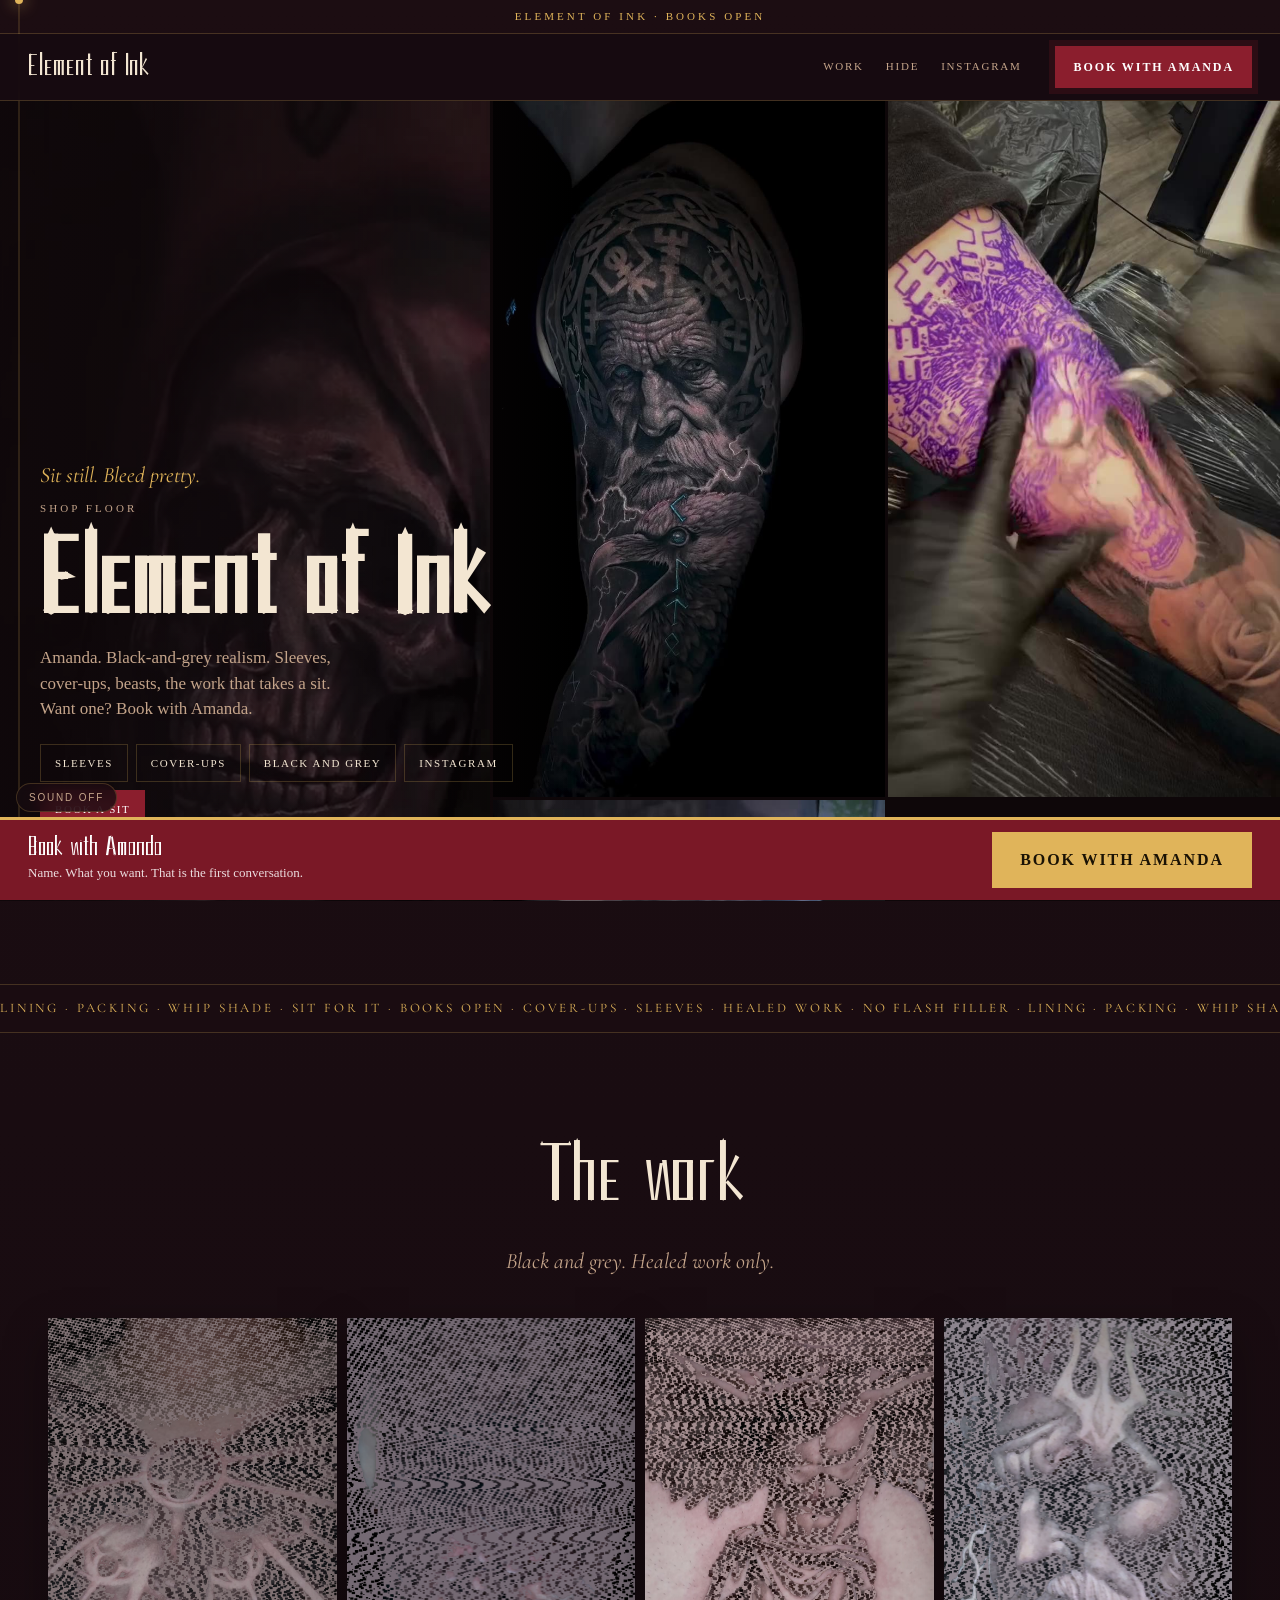
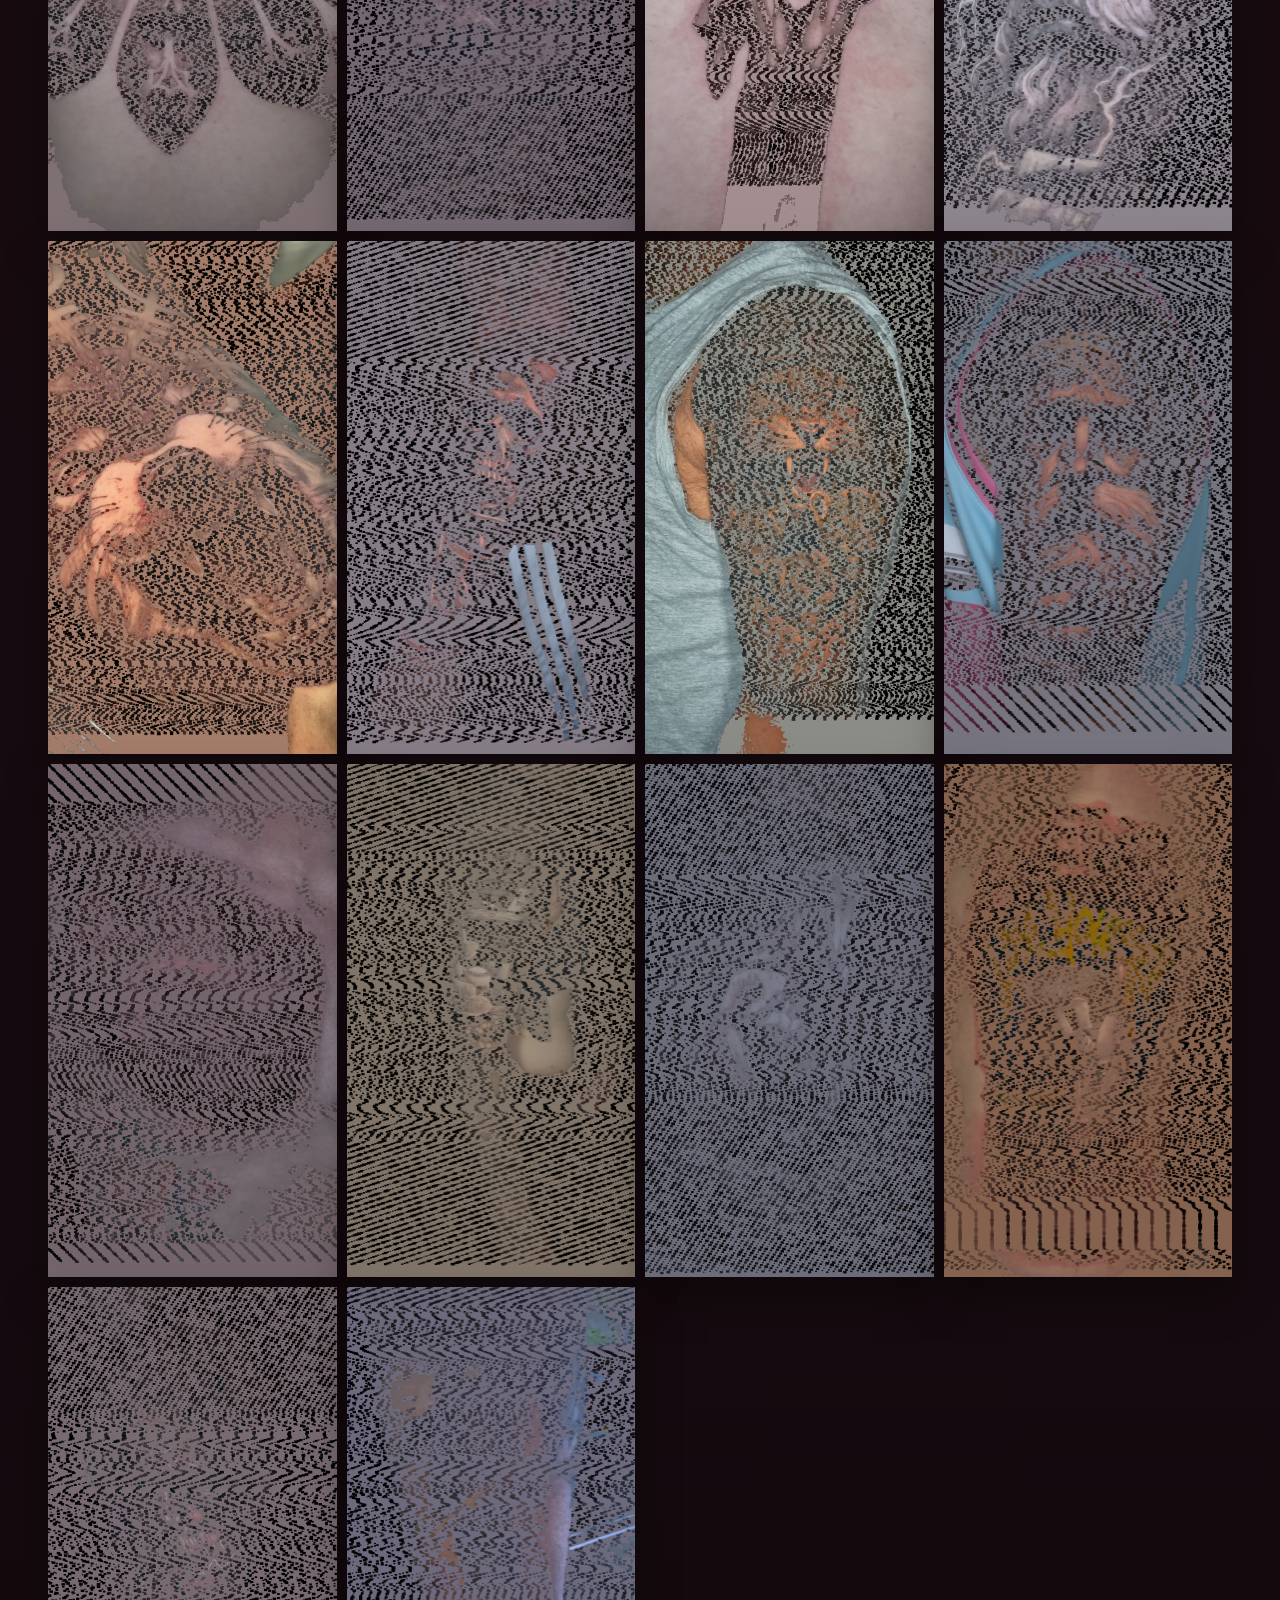
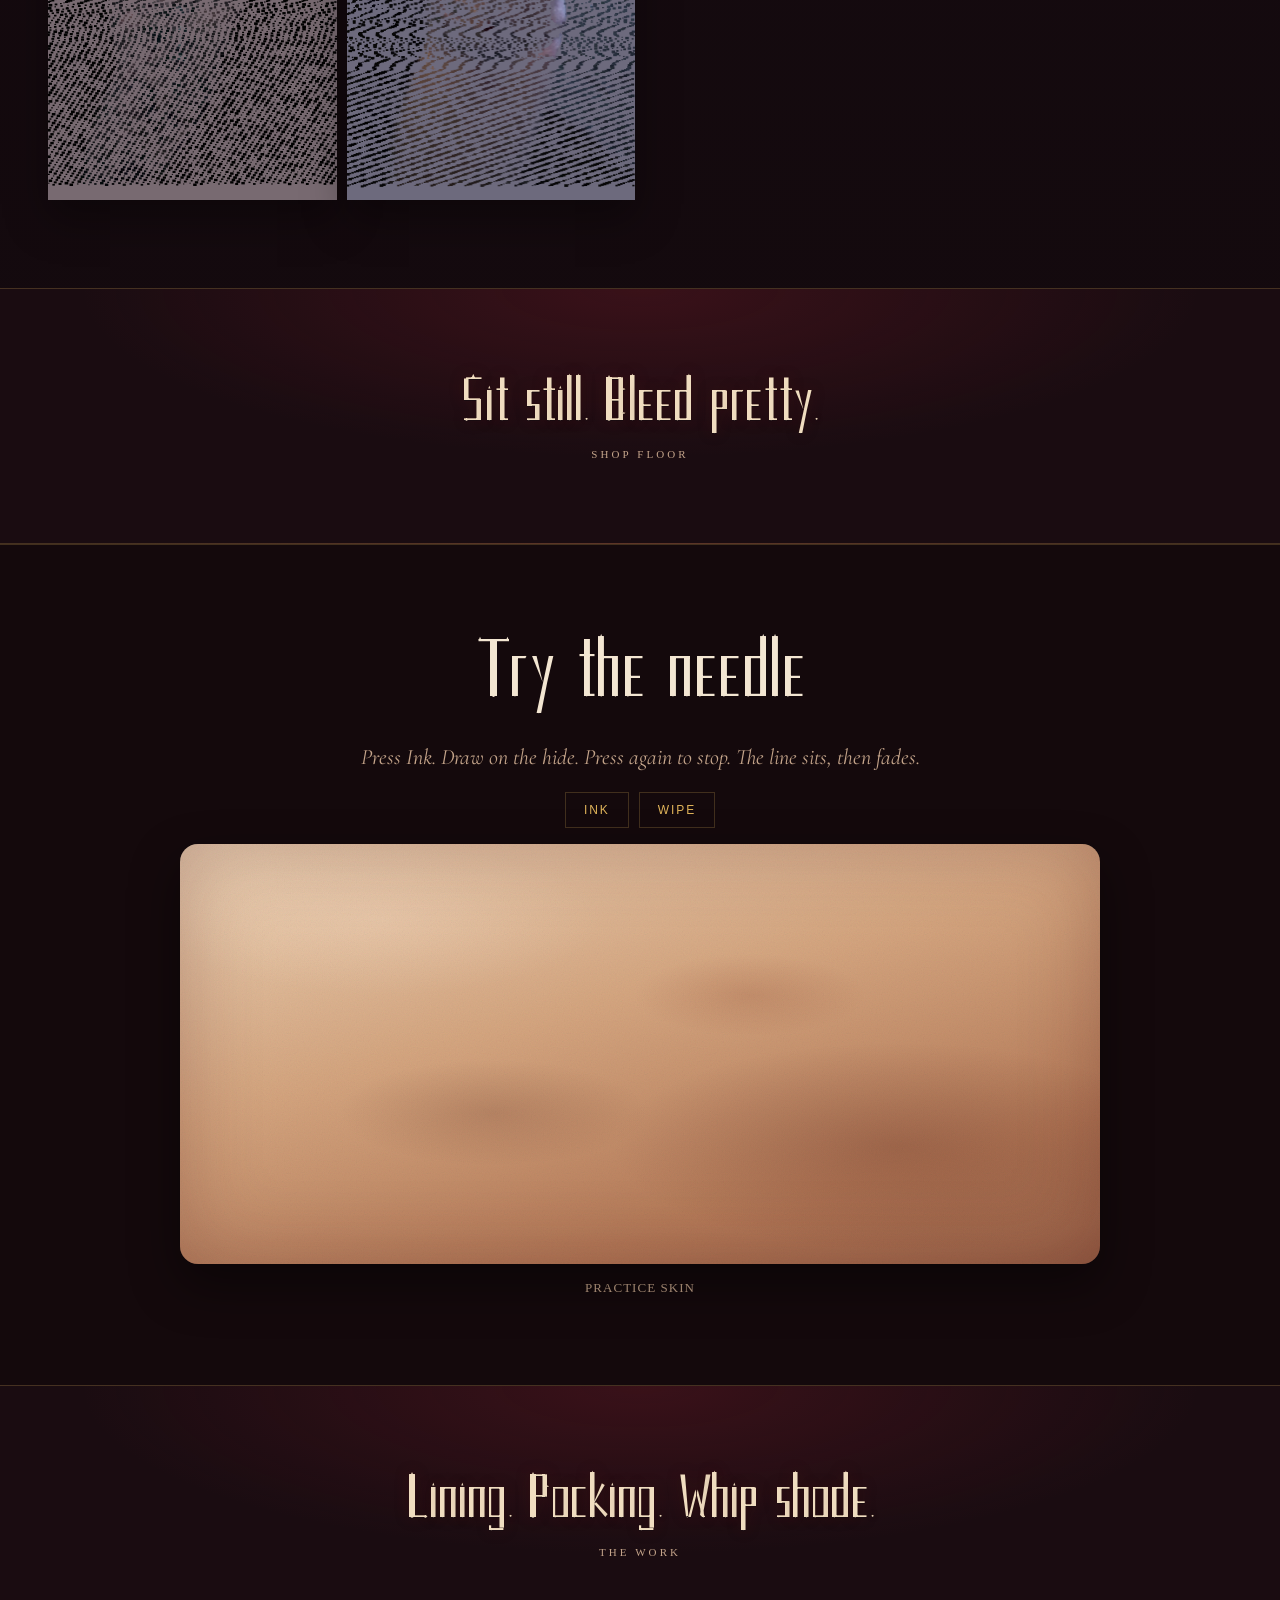
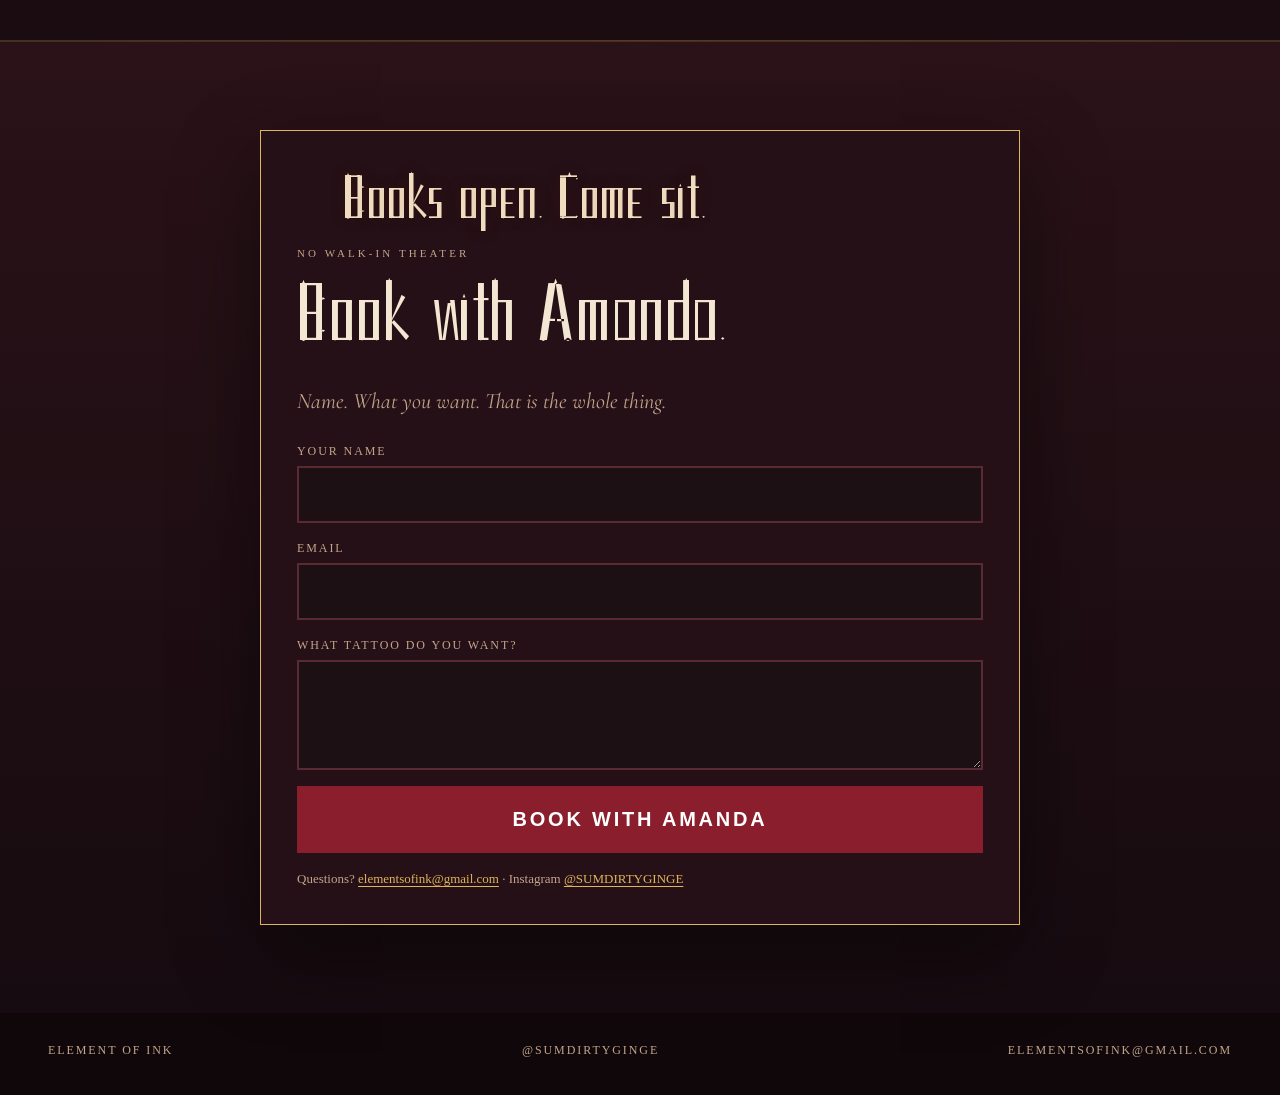
==== commit 5f62f90d: "Add two more work stills, a four-track shop playlist, and first pigment particles." ====
--- a/index.html
+++ b/index.html
@@ -348,6 +348,14 @@
       max-height: 78svh;
       box-shadow: 0 18px 40px rgba(0,0,0,.35);
     }
+    .ink-live {
+      position: absolute; inset: 0;
+      width: 100%; height: 100%;
+      pointer-events: none;
+      opacity: 0;
+    }
+    .mosaic .panel.is-live img { opacity: 0; }
+    .mosaic .panel.is-live .ink-live { opacity: 1; }
     .mosaic .panel.is-up {
       box-shadow: 0 28px 70px rgba(0,0,0,.55);
       z-index: 2;
@@ -628,6 +636,8 @@
         <div class="panel"><img class="p-sleeve" src="assets/tattoo-08.jpg" alt="Story sleeve with a teddy bear, baseball, and childhood scenes" width="720" height="1280" loading="lazy" /></div>
         <div class="panel"><img class="p-back" src="assets/tattoo-04.jpg" alt="Large back piece tattoo" width="720" height="1280" loading="lazy" /></div>
         <div class="panel"><img class="p-shady" src="assets/tattoo-03.jpg" alt="Color portrait tattoo" width="720" height="1280" loading="lazy" /></div>
+        <div class="panel"><img class="p-norse" src="assets/tattoo-17.jpg" alt="Norse god and raven sleeve" width="720" height="1280" loading="lazy" /></div>
+        <div class="panel"><img class="p-warrior" src="assets/tattoo-18.jpg" alt="Terracotta warrior tattoo" width="720" height="1280" loading="lazy" /></div>
       </div>
     </section>
 
@@ -816,16 +826,29 @@
   <script>
     (function () {
       var btn = document.getElementById("sound-toggle");
-      var vids = Array.prototype.slice.call(document.querySelectorAll("#hero-videos video"));
-      if (!btn || !vids.length) return;
-      vids.forEach(function (v) { v.play().catch(function () {}); });
+      var tracks = [
+        "assets/audio/track-1.mp3",
+        "assets/audio/track-2.mp3",
+        "assets/audio/track-3.mp3",
+        "assets/audio/track-4.mp3"
+      ];
+      var i = 0;
+      var audio = new Audio(tracks[0]);
+      audio.preload = "metadata";
+      if (!btn) return;
+      document.querySelectorAll("#hero-videos video").forEach(function (v) {
+        v.muted = true;
+        v.play().catch(function () {});
+      });
+      audio.addEventListener("ended", function () {
+        i = (i + 1) % tracks.length;
+        audio.src = tracks[i];
+        audio.play().catch(function () {});
+      });
       btn.addEventListener("click", function () {
         var on = btn.getAttribute("aria-pressed") !== "true";
-        vids.forEach(function (v) {
-          if (v.getAttribute("data-lead")) v.muted = !on;
-          else v.muted = true;
-          v.play().catch(function () {});
-        });
+        if (on) audio.play().catch(function () {});
+        else audio.pause();
         btn.setAttribute("aria-pressed", on ? "true" : "false");
         btn.textContent = on ? "Sound on" : "Sound off";
       });
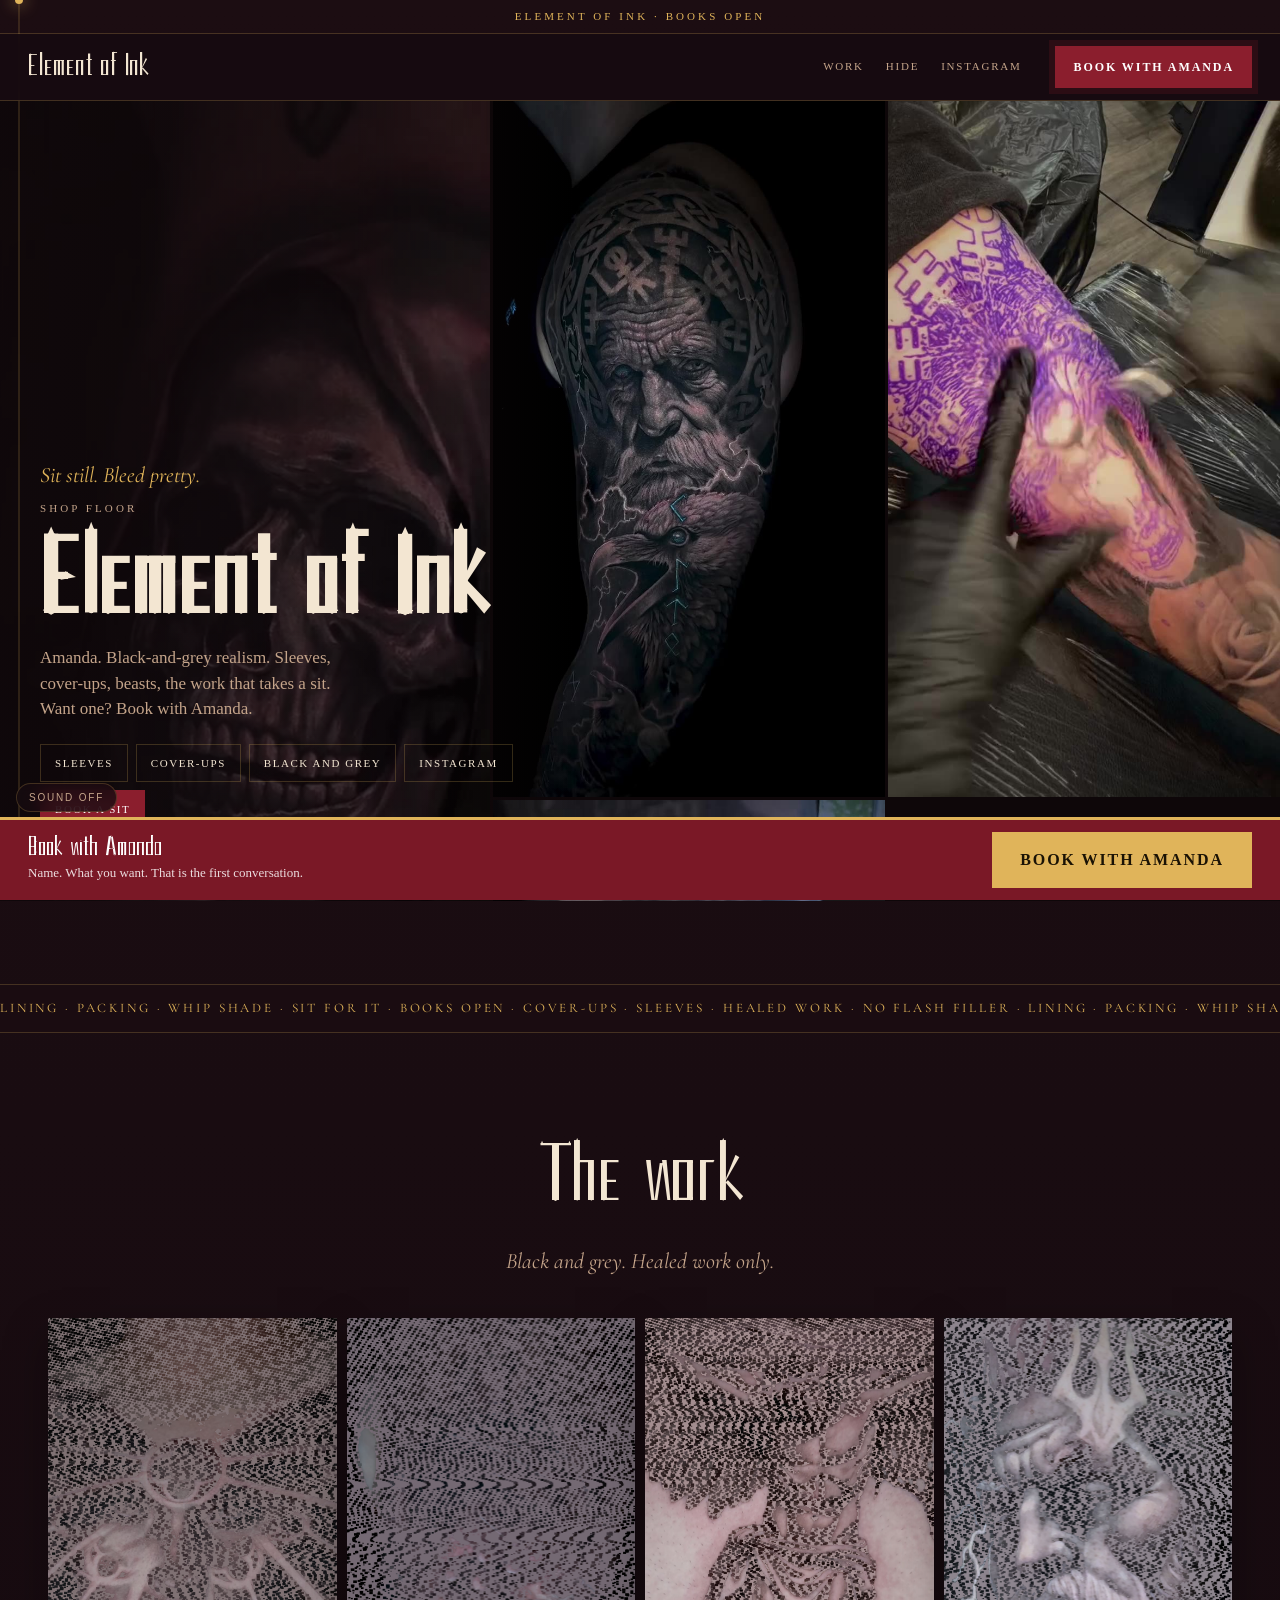
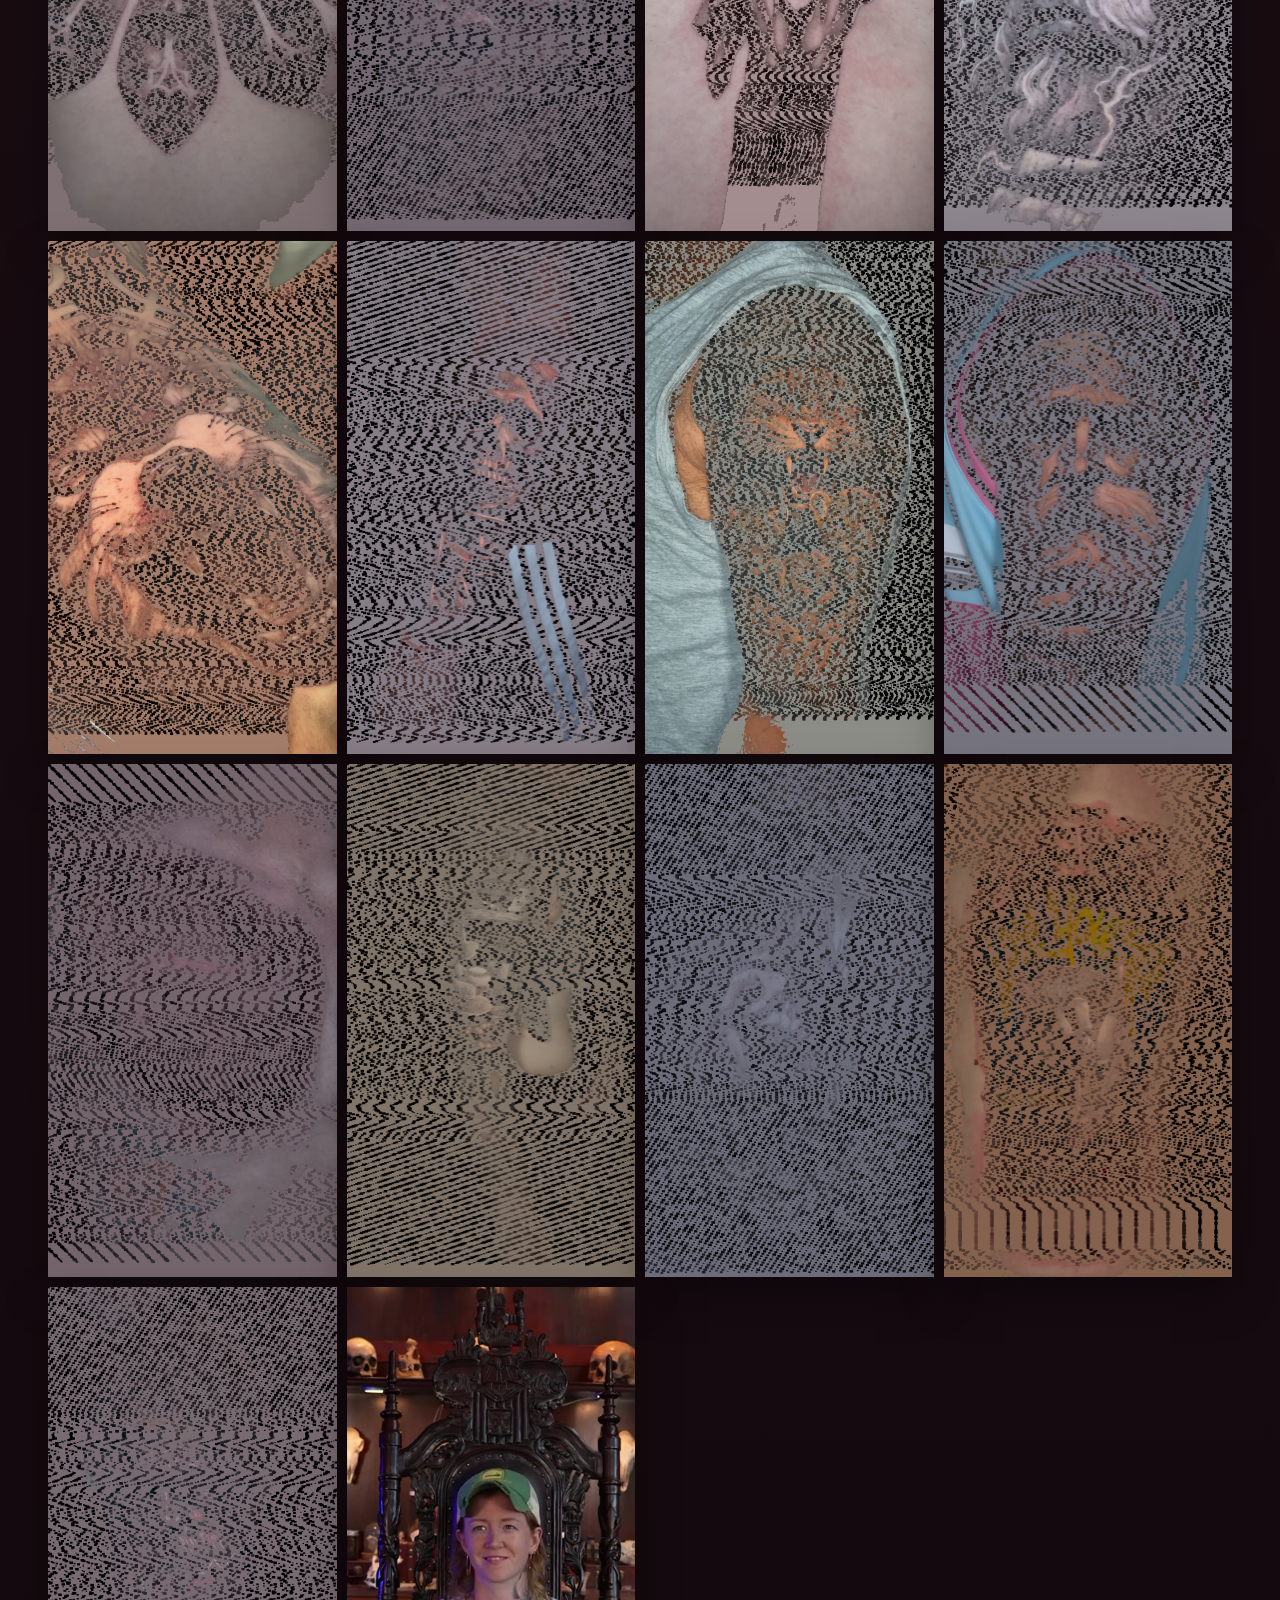
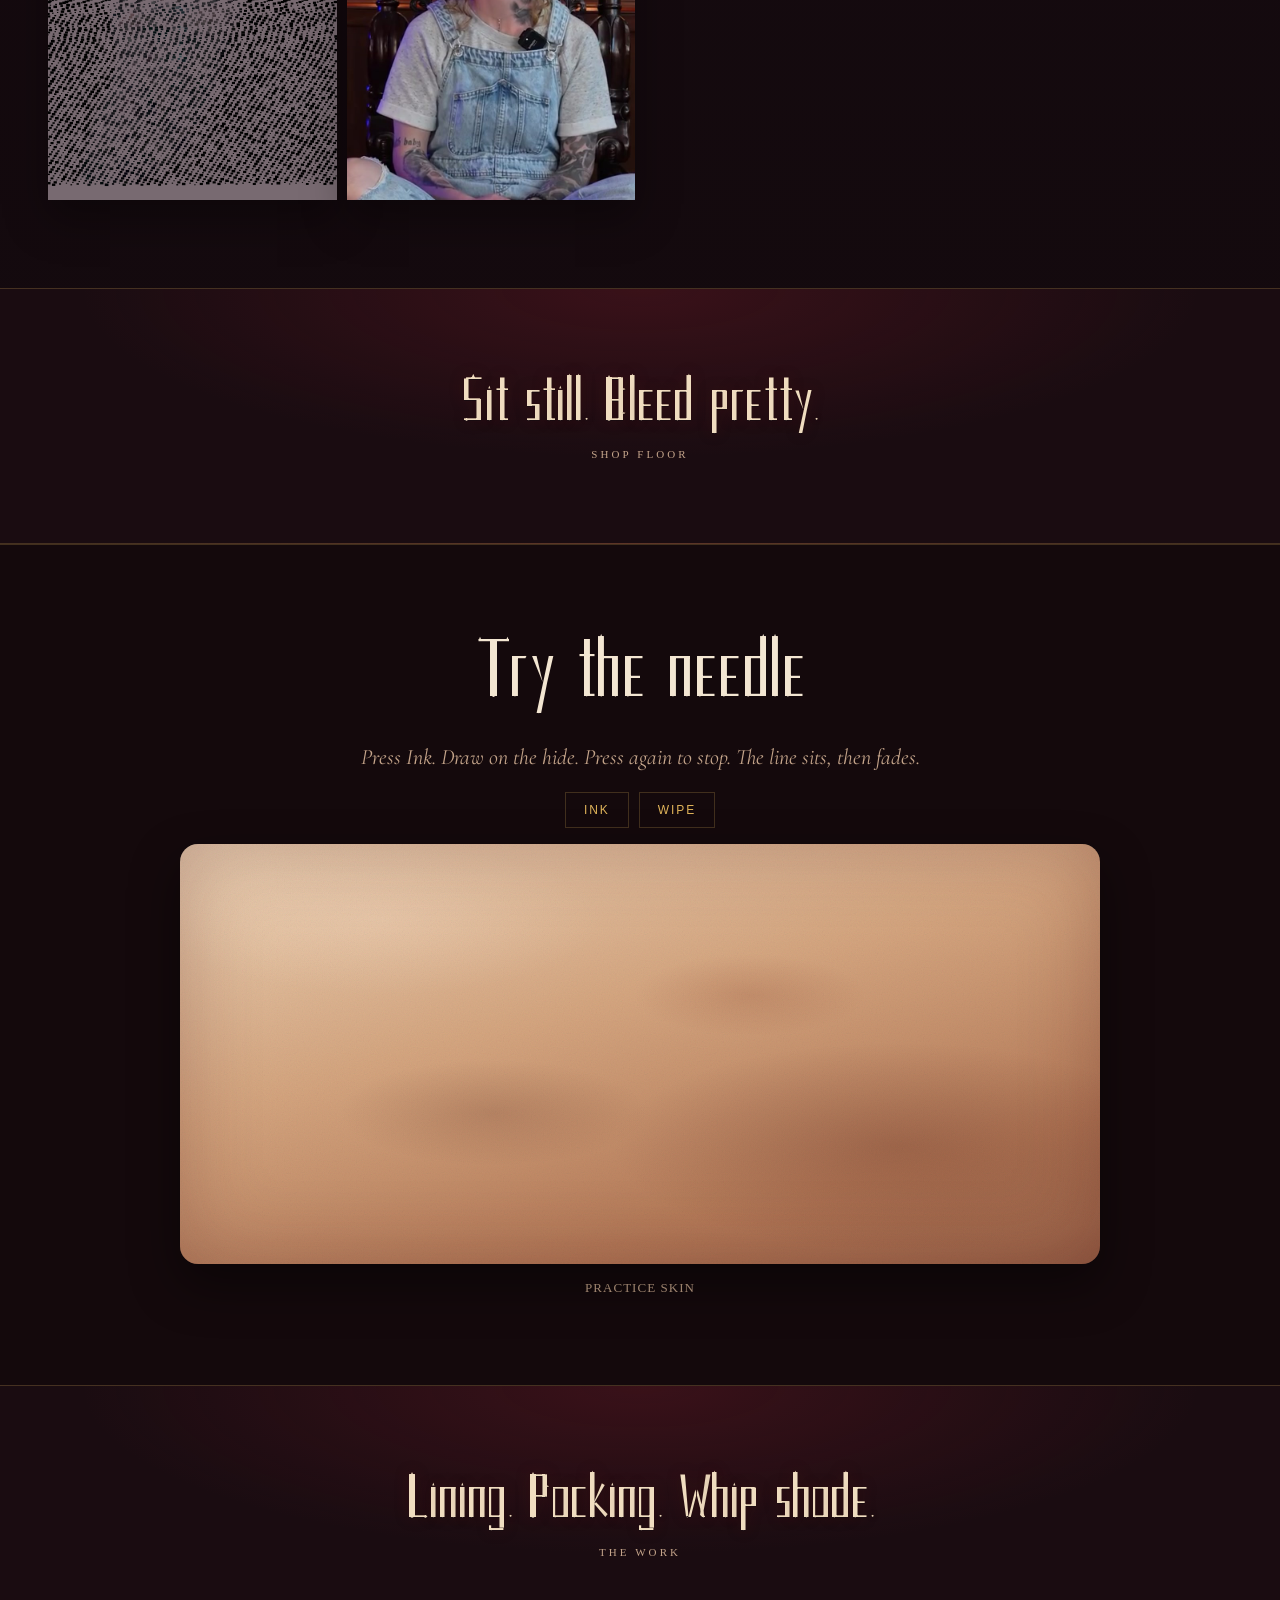
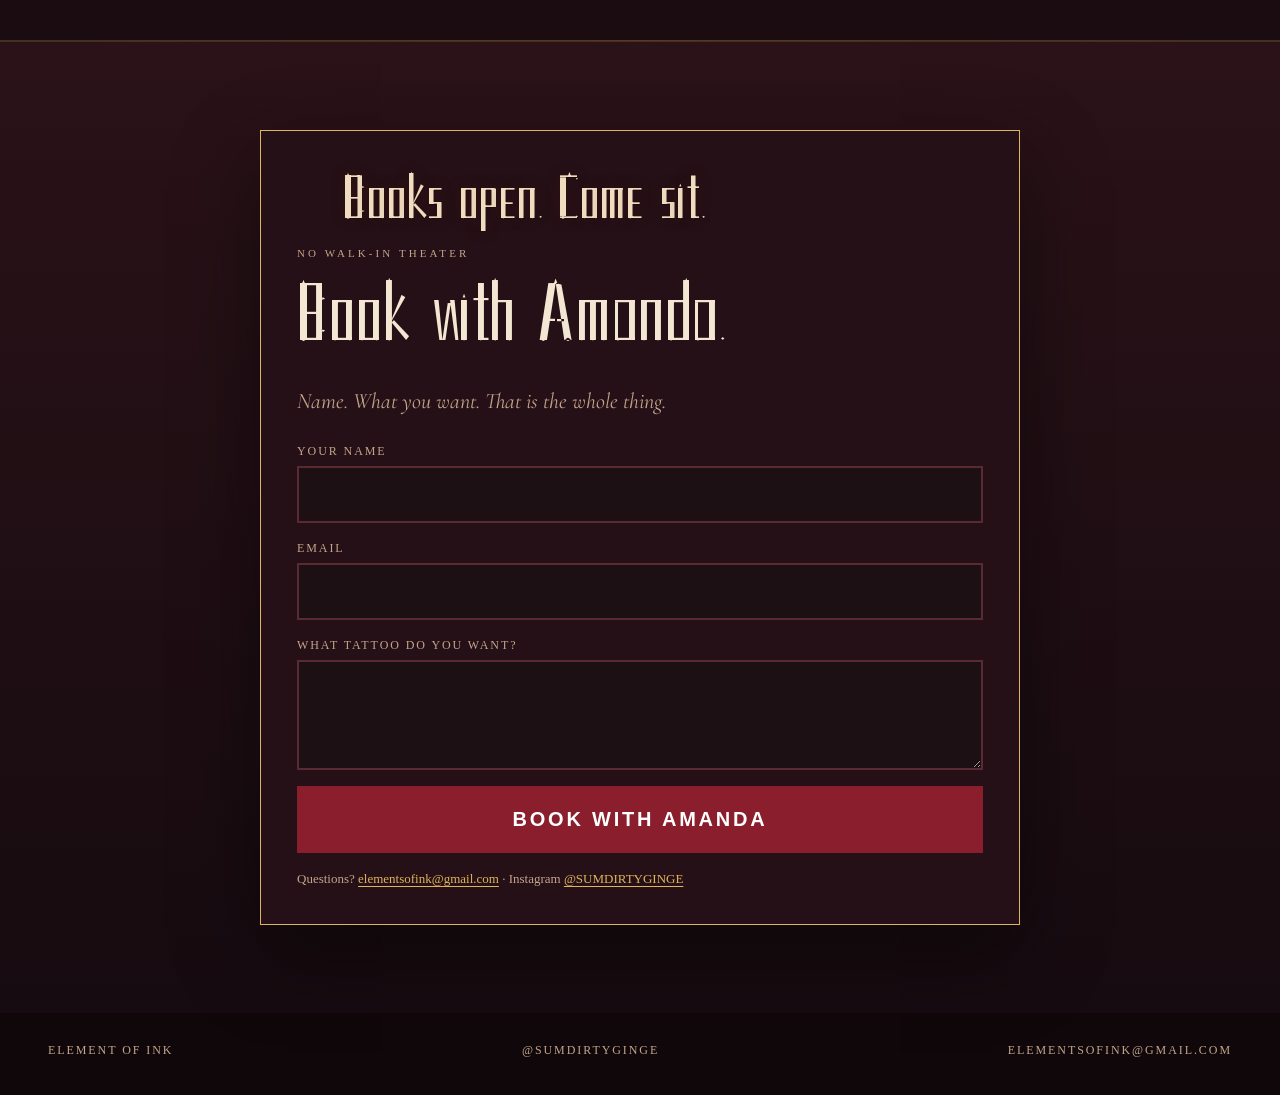
==== commit 1fe4d57d: "Replace the smeared last tile with Amanda." ====
--- a/index.html
+++ b/index.html
@@ -637,7 +637,7 @@
         <div class="panel"><img class="p-back" src="assets/tattoo-04.jpg" alt="Large back piece tattoo" width="720" height="1280" loading="lazy" /></div>
         <div class="panel"><img class="p-shady" src="assets/tattoo-03.jpg" alt="Color portrait tattoo" width="720" height="1280" loading="lazy" /></div>
         <div class="panel"><img class="p-norse" src="assets/tattoo-17.jpg" alt="Norse god and raven sleeve" width="720" height="1280" loading="lazy" /></div>
-        <div class="panel"><img class="p-warrior" src="assets/tattoo-18.jpg" alt="Terracotta warrior tattoo" width="720" height="1280" loading="lazy" /></div>
+        <div class="panel"><img class="p-amanda" src="assets/tattoo-18.jpg" alt="Amanda, the artist" width="720" height="1280" loading="lazy" data-no-ink="1" /></div>
       </div>
     </section>
 
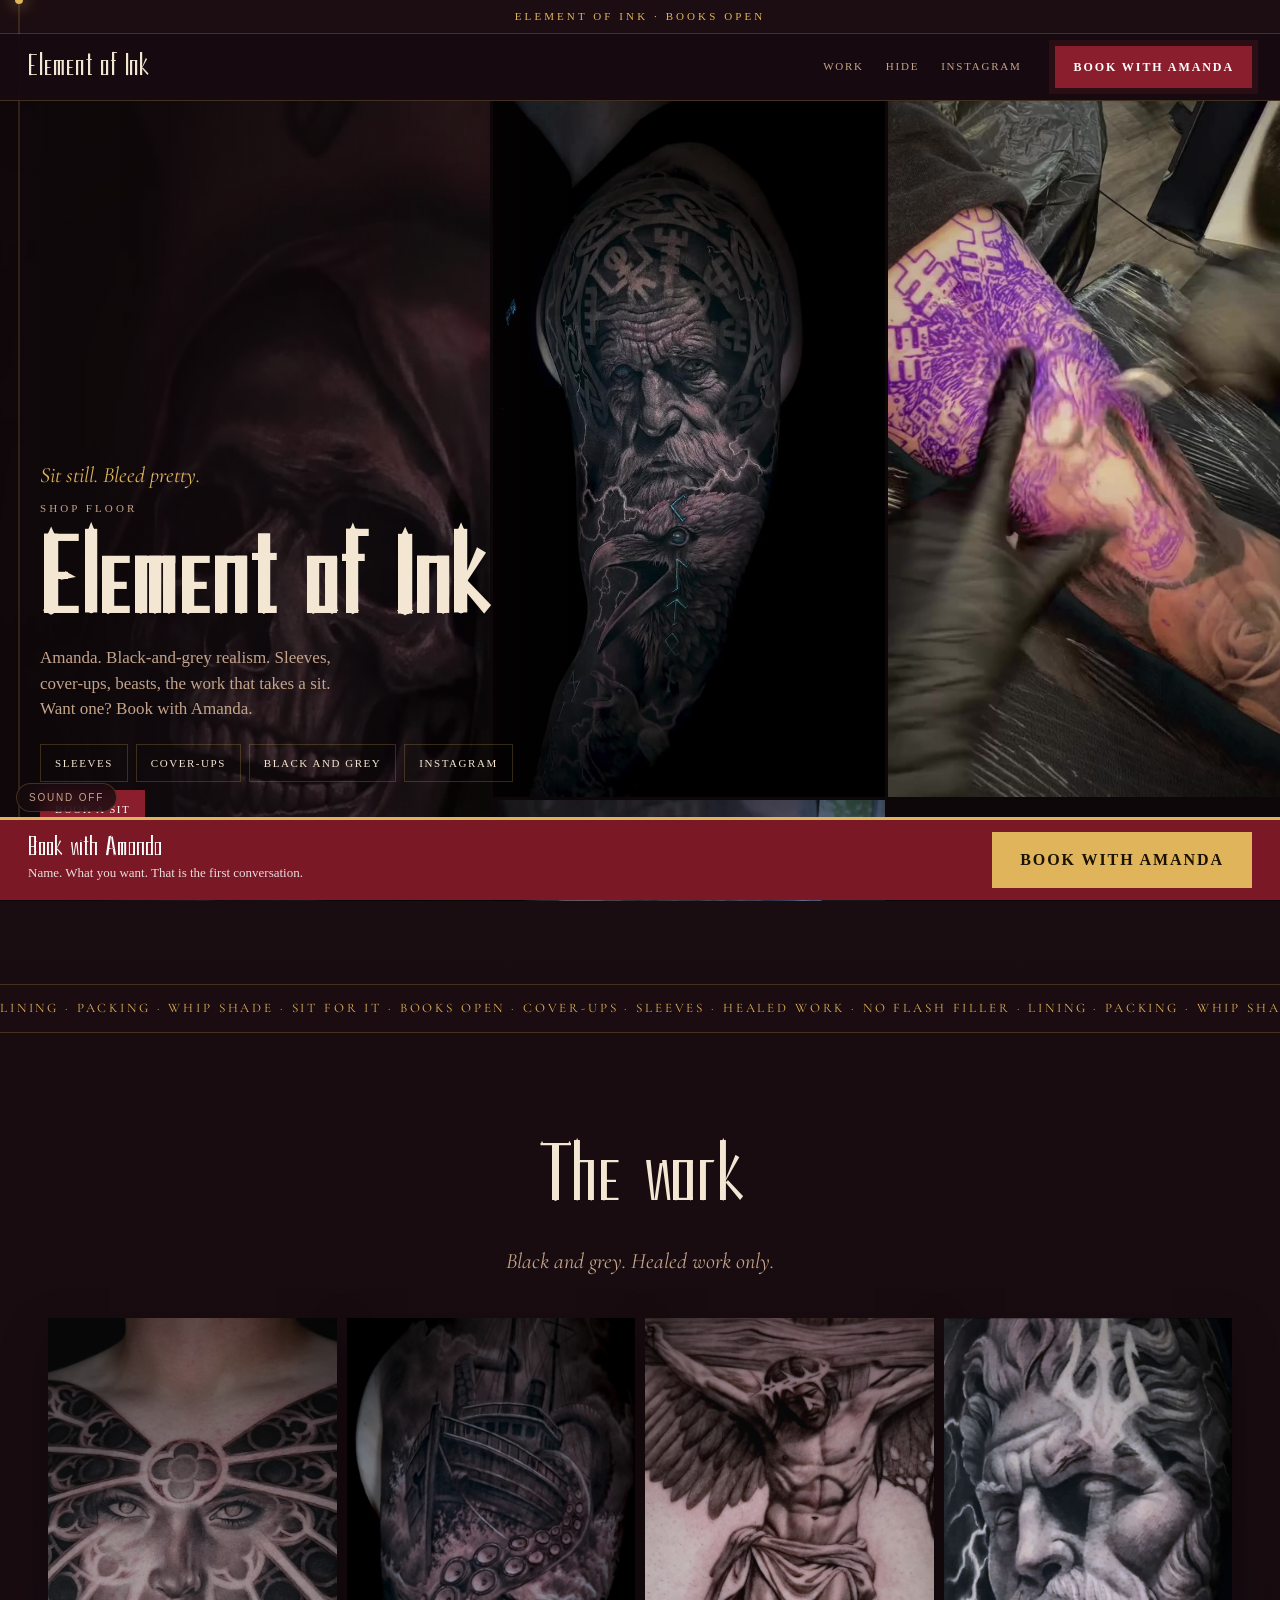
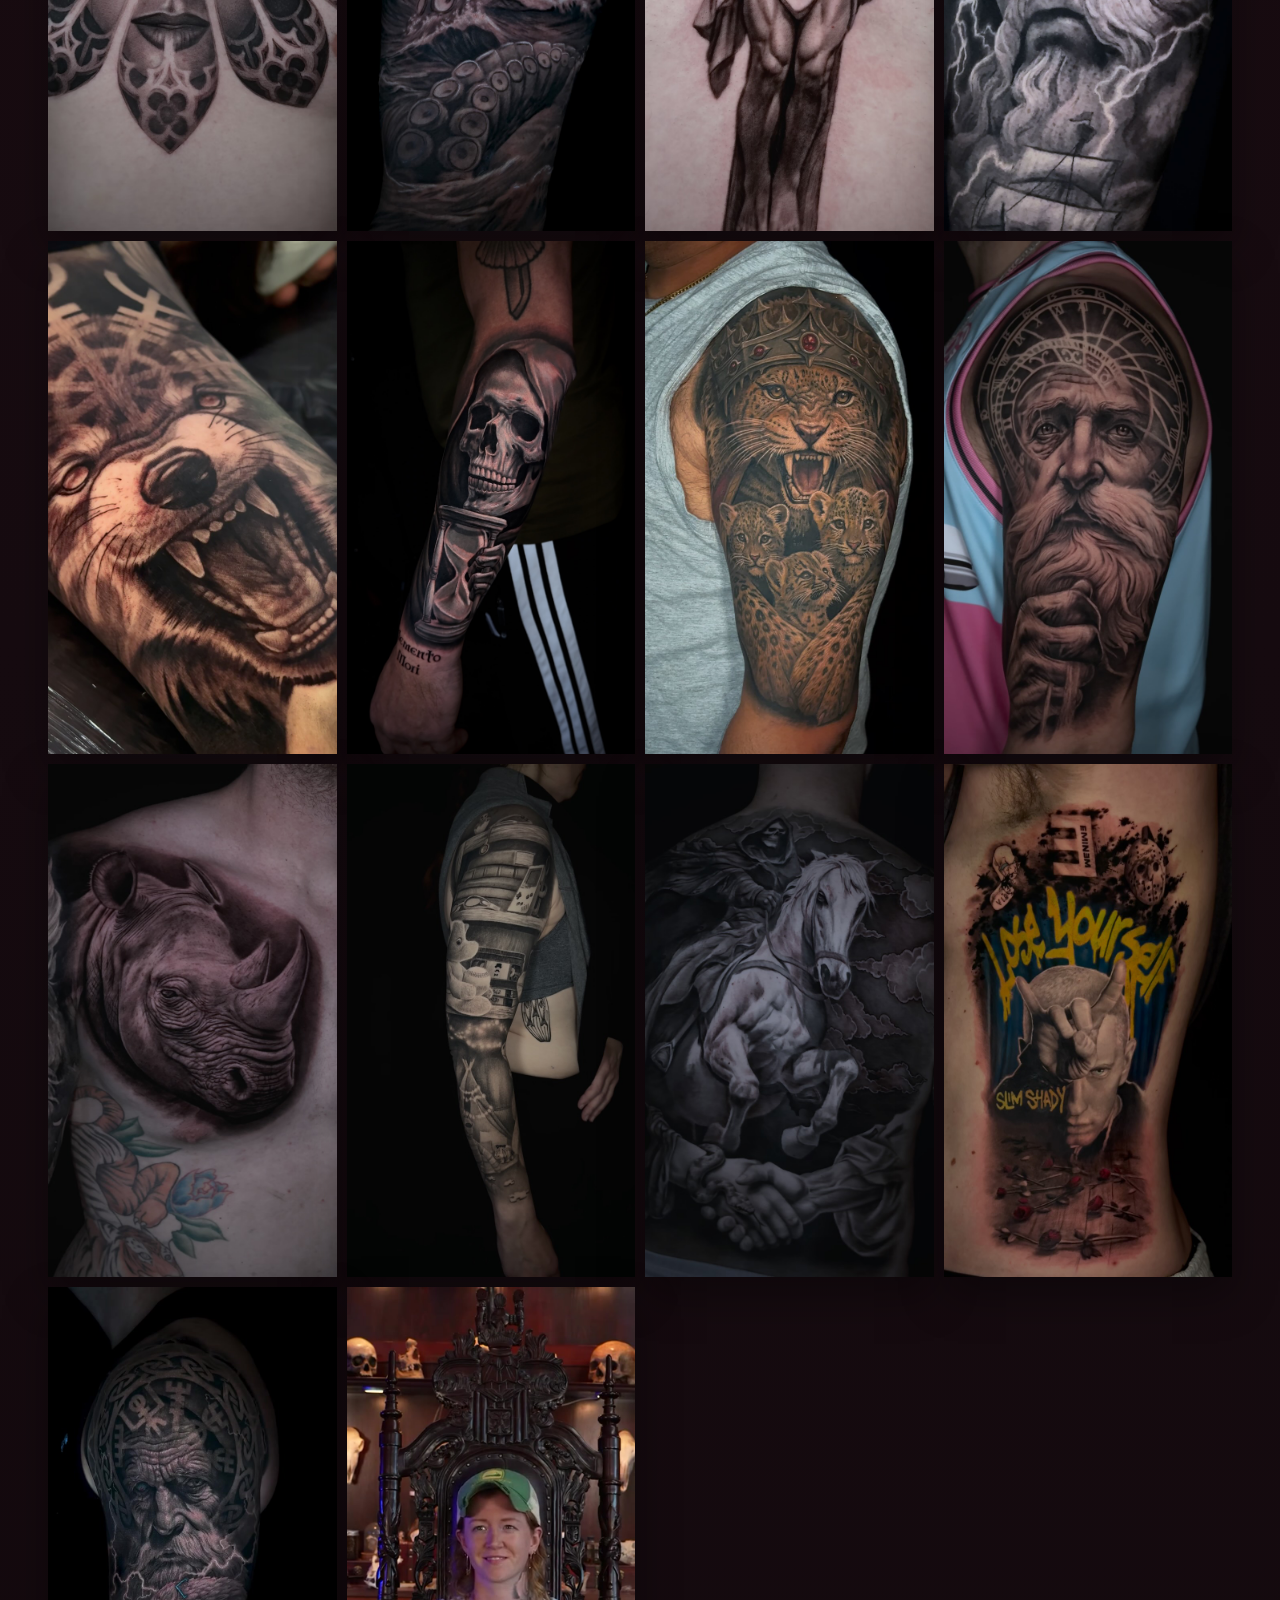
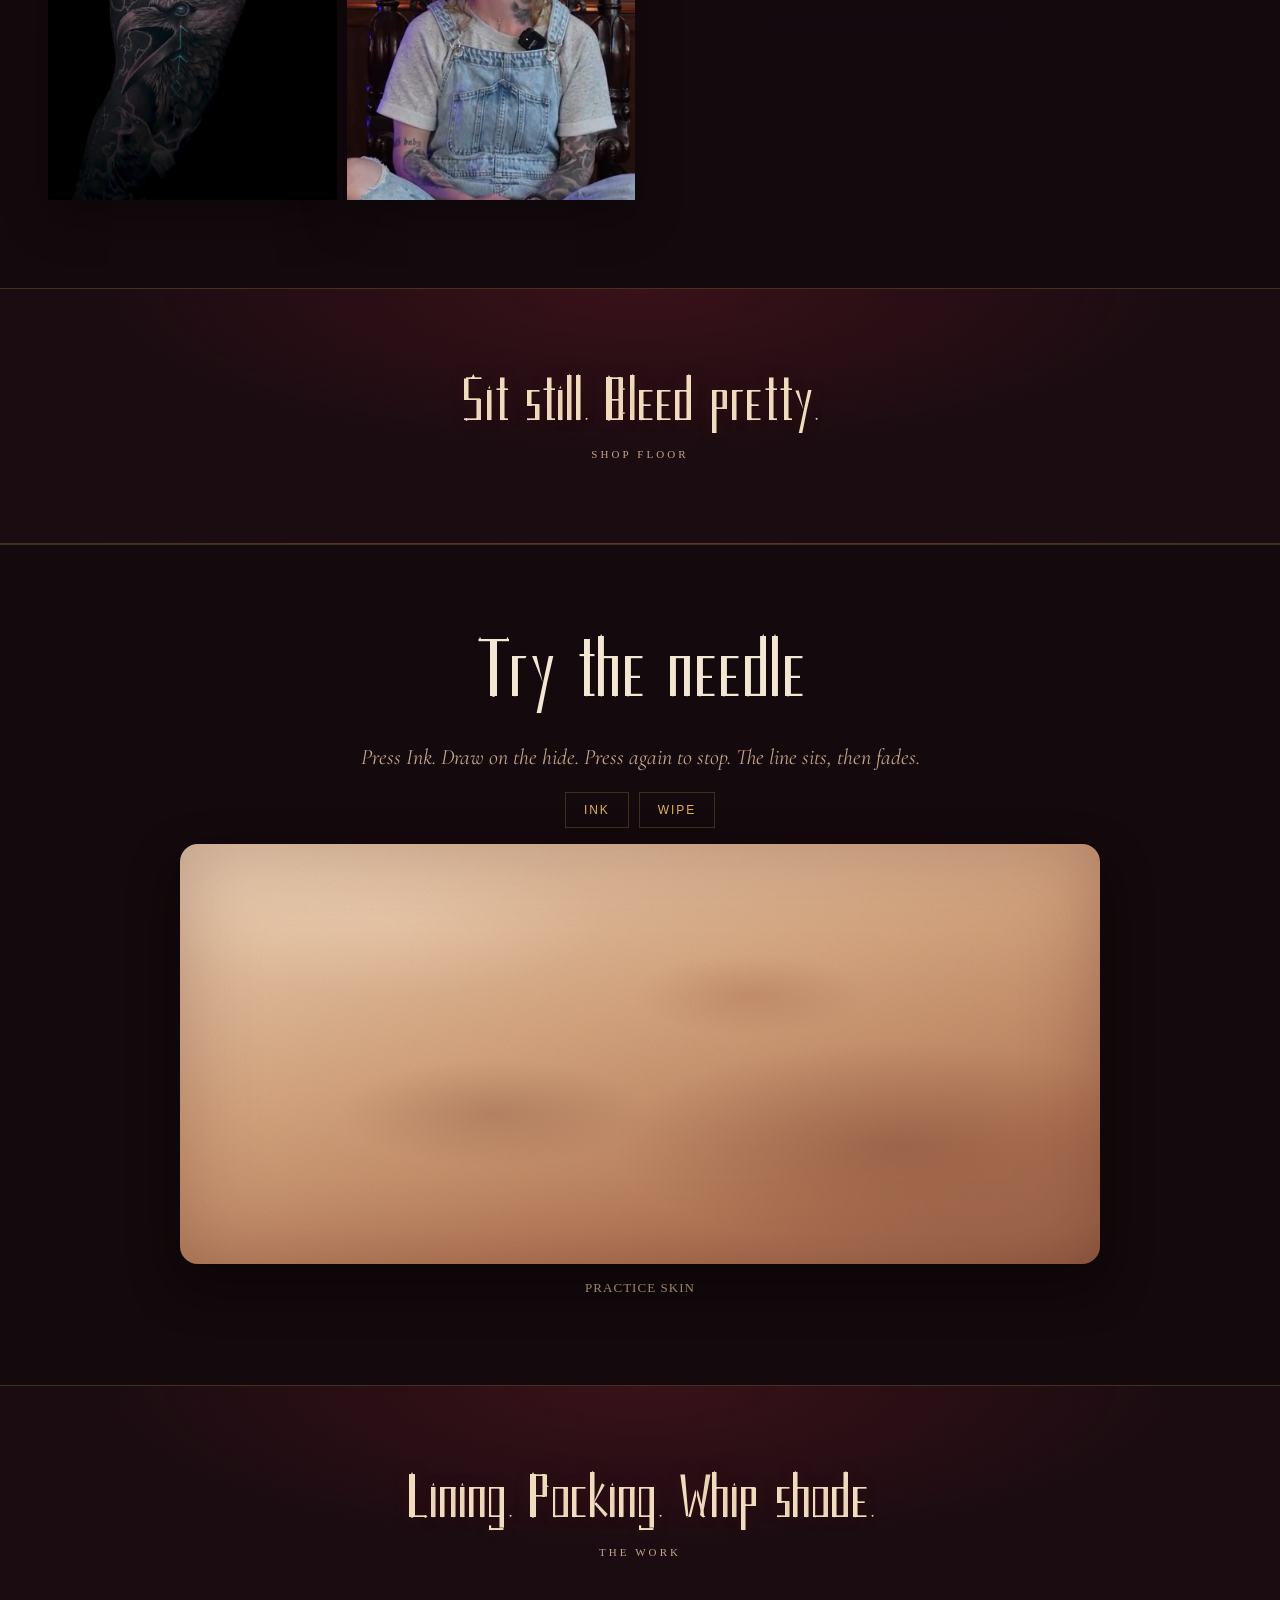
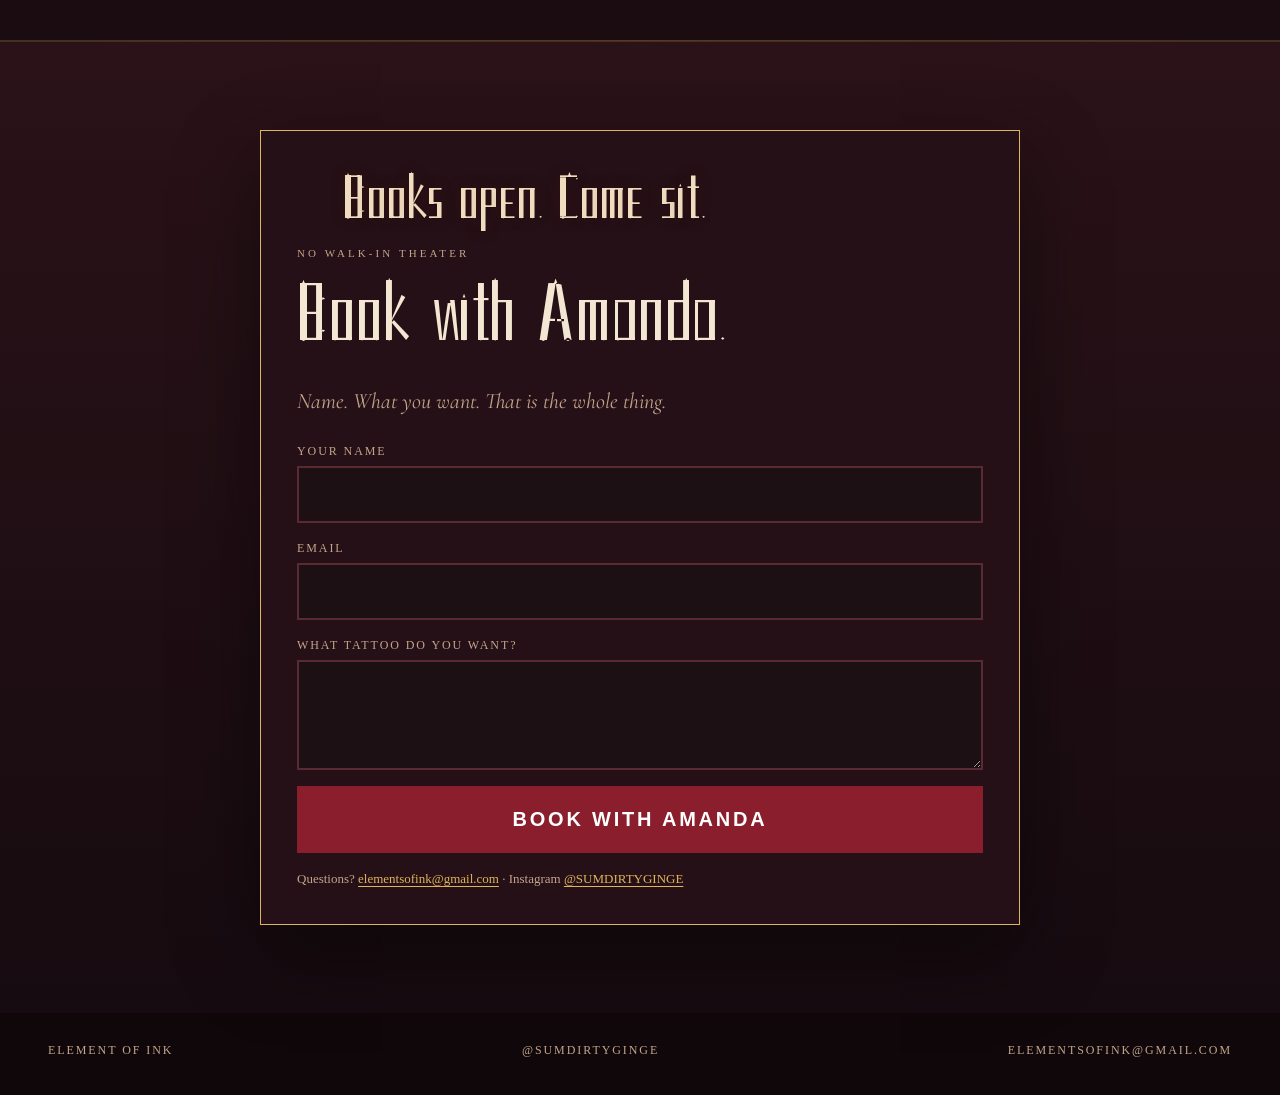
==== commit d37d1540: "Generate production tattoo masks from guided ROIs" ====
--- a/index.html
+++ b/index.html
@@ -624,19 +624,19 @@
         <p class="kicker">Black and grey. Healed work only.</p>
       </div>
       <div class="mosaic">
-        <div class="panel tall"><img class="p-hero" src="assets/tattoo-16.jpg" alt="Black-and-grey chest piece" width="720" height="1280" loading="lazy" /></div>
-        <div class="panel tall"><img class="p-kraken" src="assets/tattoo-01.jpg" alt="Kraken pulling a ship under in black and grey" width="720" height="1280" loading="lazy" /></div>
-        <div class="panel"><img class="p-cross" src="assets/tattoo-05.jpg" alt="Winged crucifixion tattoo" width="720" height="1280" loading="lazy" /></div>
-        <div class="panel"><img class="p-poseidon" src="assets/tattoo-09.jpg" alt="Poseidon with lightning and a ship" width="1320" height="2348" loading="lazy" /></div>
-        <div class="panel"><img class="p-wolf" src="assets/tattoo-14.jpg" alt="Snarling wolf tattoo" width="720" height="1280" loading="lazy" /></div>
-        <div class="panel"><img class="p-reaper" src="assets/tattoo-13.jpg" alt="Reaper tattoo" width="1320" height="2347" loading="lazy" /></div>
-        <div class="panel"><img class="p-jaguar" src="assets/tattoo-02.jpg" alt="Jaguar tattoo" width="720" height="1280" loading="lazy" /></div>
-        <div class="panel"><img class="p-time" src="assets/tattoo-15.jpg" alt="Father Time with an astrolabe" width="720" height="1280" loading="lazy" /></div>
-        <div class="panel"><img class="p-rhino" src="assets/tattoo-12.jpg" alt="Rhino chest tattoo" width="720" height="1280" loading="lazy" /></div>
-        <div class="panel"><img class="p-sleeve" src="assets/tattoo-08.jpg" alt="Story sleeve with a teddy bear, baseball, and childhood scenes" width="720" height="1280" loading="lazy" /></div>
-        <div class="panel"><img class="p-back" src="assets/tattoo-04.jpg" alt="Large back piece tattoo" width="720" height="1280" loading="lazy" /></div>
-        <div class="panel"><img class="p-shady" src="assets/tattoo-03.jpg" alt="Color portrait tattoo" width="720" height="1280" loading="lazy" /></div>
-        <div class="panel"><img class="p-norse" src="assets/tattoo-17.jpg" alt="Norse god and raven sleeve" width="720" height="1280" loading="lazy" /></div>
+        <div class="panel tall"><img class="p-hero" src="assets/tattoo-16.jpg" alt="Black-and-grey chest piece" width="720" height="1280" loading="lazy" data-ink-mask="assets/masks/tattoo-16.mask.png" /></div>
+        <div class="panel tall"><img class="p-kraken" src="assets/tattoo-01.jpg" alt="Kraken pulling a ship under in black and grey" width="720" height="1280" loading="lazy" data-ink-mask="assets/masks/tattoo-01.mask.png" /></div>
+        <div class="panel"><img class="p-cross" src="assets/tattoo-05.jpg" alt="Winged crucifixion tattoo" width="720" height="1280" loading="lazy" data-ink-mask="assets/masks/tattoo-05.mask.png" /></div>
+        <div class="panel"><img class="p-poseidon" src="assets/tattoo-09.jpg" alt="Poseidon with lightning and a ship" width="1320" height="2348" loading="lazy" data-ink-mask="assets/masks/tattoo-09.mask.png" /></div>
+        <div class="panel"><img class="p-wolf" src="assets/tattoo-14.jpg" alt="Snarling wolf tattoo" width="720" height="1280" loading="lazy" data-ink-mask="assets/masks/tattoo-14.mask.png" /></div>
+        <div class="panel"><img class="p-reaper" src="assets/tattoo-13.jpg" alt="Reaper tattoo" width="1320" height="2347" loading="lazy" data-ink-mask="assets/masks/tattoo-13.mask.png" /></div>
+        <div class="panel"><img class="p-jaguar" src="assets/tattoo-02.jpg" alt="Jaguar tattoo" width="720" height="1280" loading="lazy" data-ink-mask="assets/masks/tattoo-02.mask.png" /></div>
+        <div class="panel"><img class="p-time" src="assets/tattoo-15.jpg" alt="Father Time with an astrolabe" width="720" height="1280" loading="lazy" data-ink-mask="assets/masks/tattoo-15.mask.png" /></div>
+        <div class="panel"><img class="p-rhino" src="assets/tattoo-12.jpg" alt="Rhino chest tattoo" width="720" height="1280" loading="lazy" data-ink-mask="assets/masks/tattoo-12.mask.png" /></div>
+        <div class="panel"><img class="p-sleeve" src="assets/tattoo-08.jpg" alt="Story sleeve with a teddy bear, baseball, and childhood scenes" width="720" height="1280" loading="lazy" data-ink-mask="assets/masks/tattoo-08.mask.png" /></div>
+        <div class="panel"><img class="p-back" src="assets/tattoo-04.jpg" alt="Large back piece tattoo" width="720" height="1280" loading="lazy" data-ink-mask="assets/masks/tattoo-04.mask.png" /></div>
+        <div class="panel"><img class="p-shady" src="assets/tattoo-03.jpg" alt="Color portrait tattoo" width="720" height="1280" loading="lazy" data-ink-mask="assets/masks/tattoo-03.mask.png" /></div>
+        <div class="panel"><img class="p-norse" src="assets/tattoo-17.jpg" alt="Norse god and raven sleeve" width="720" height="1280" loading="lazy" data-ink-mask="assets/masks/tattoo-17.mask.png" /></div>
         <div class="panel"><img class="p-amanda" src="assets/tattoo-18.jpg" alt="Amanda, the artist" width="720" height="1280" loading="lazy" data-no-ink="1" /></div>
       </div>
     </section>
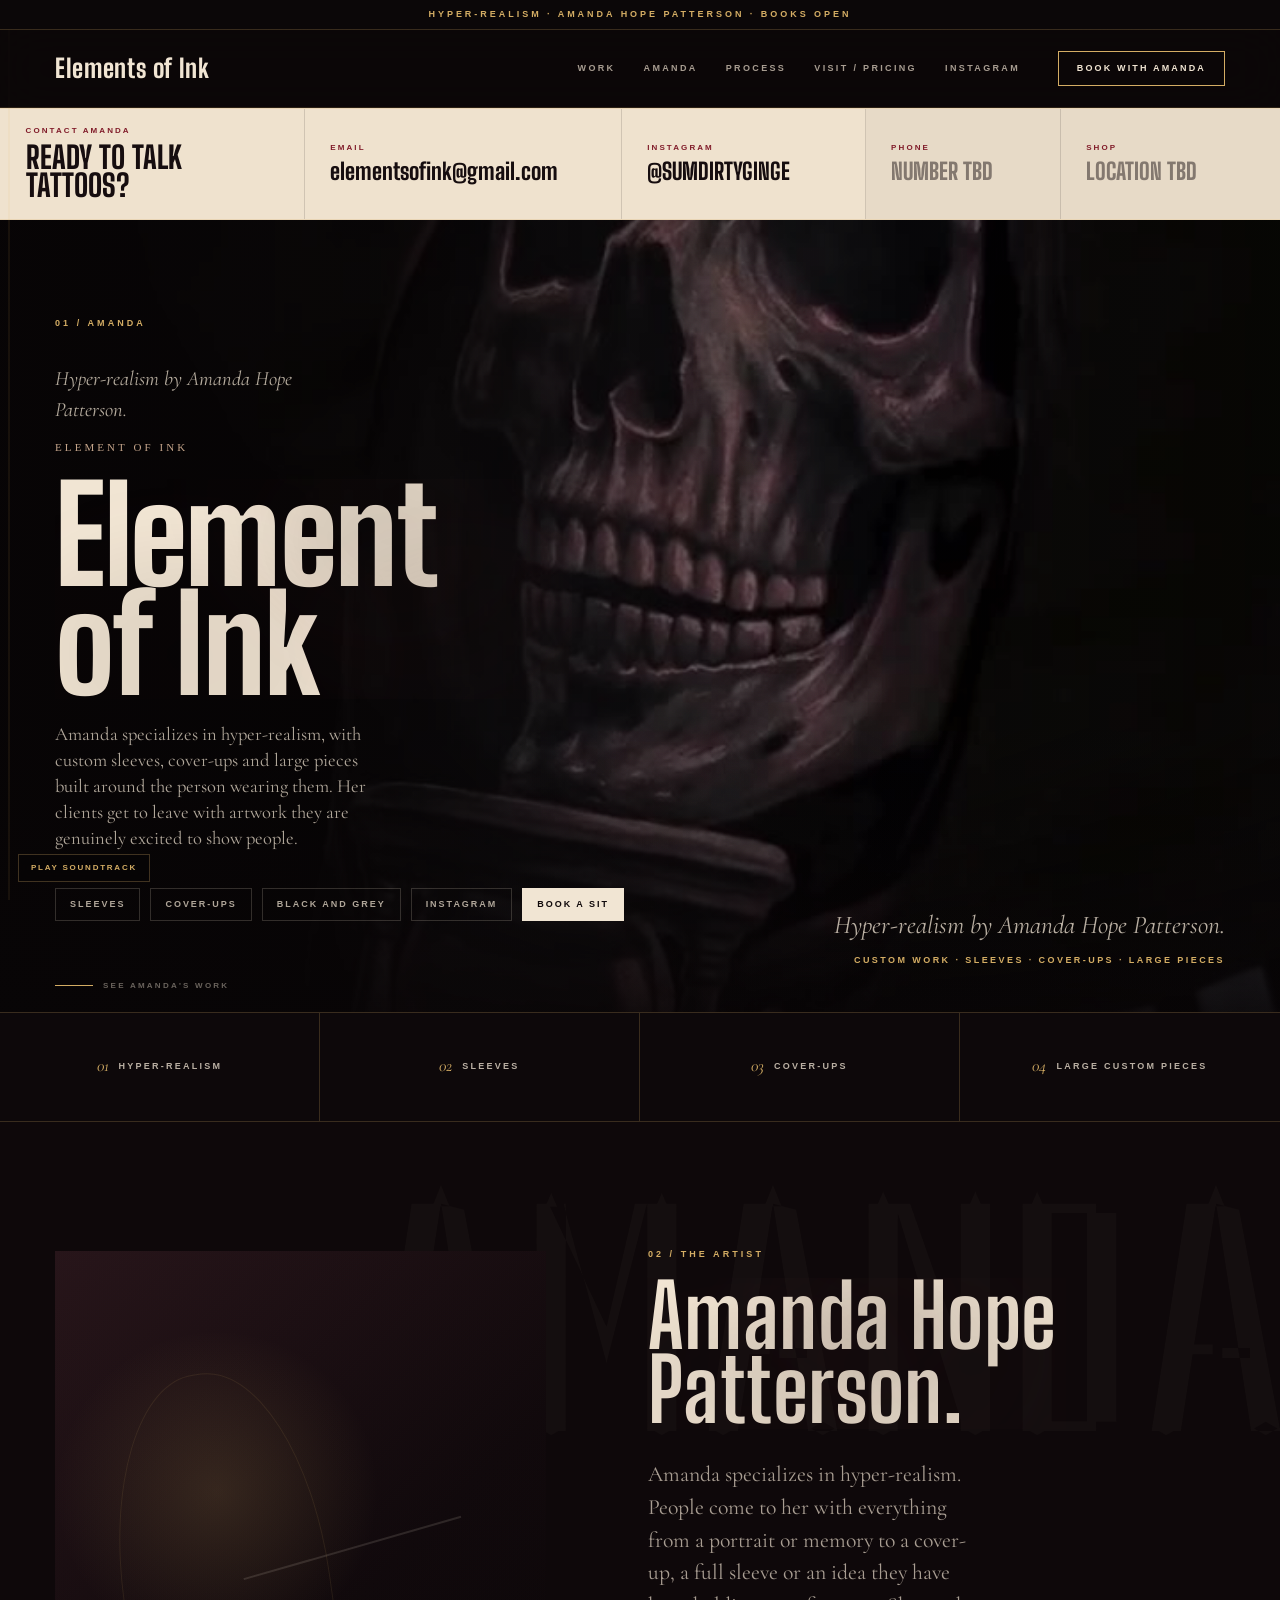
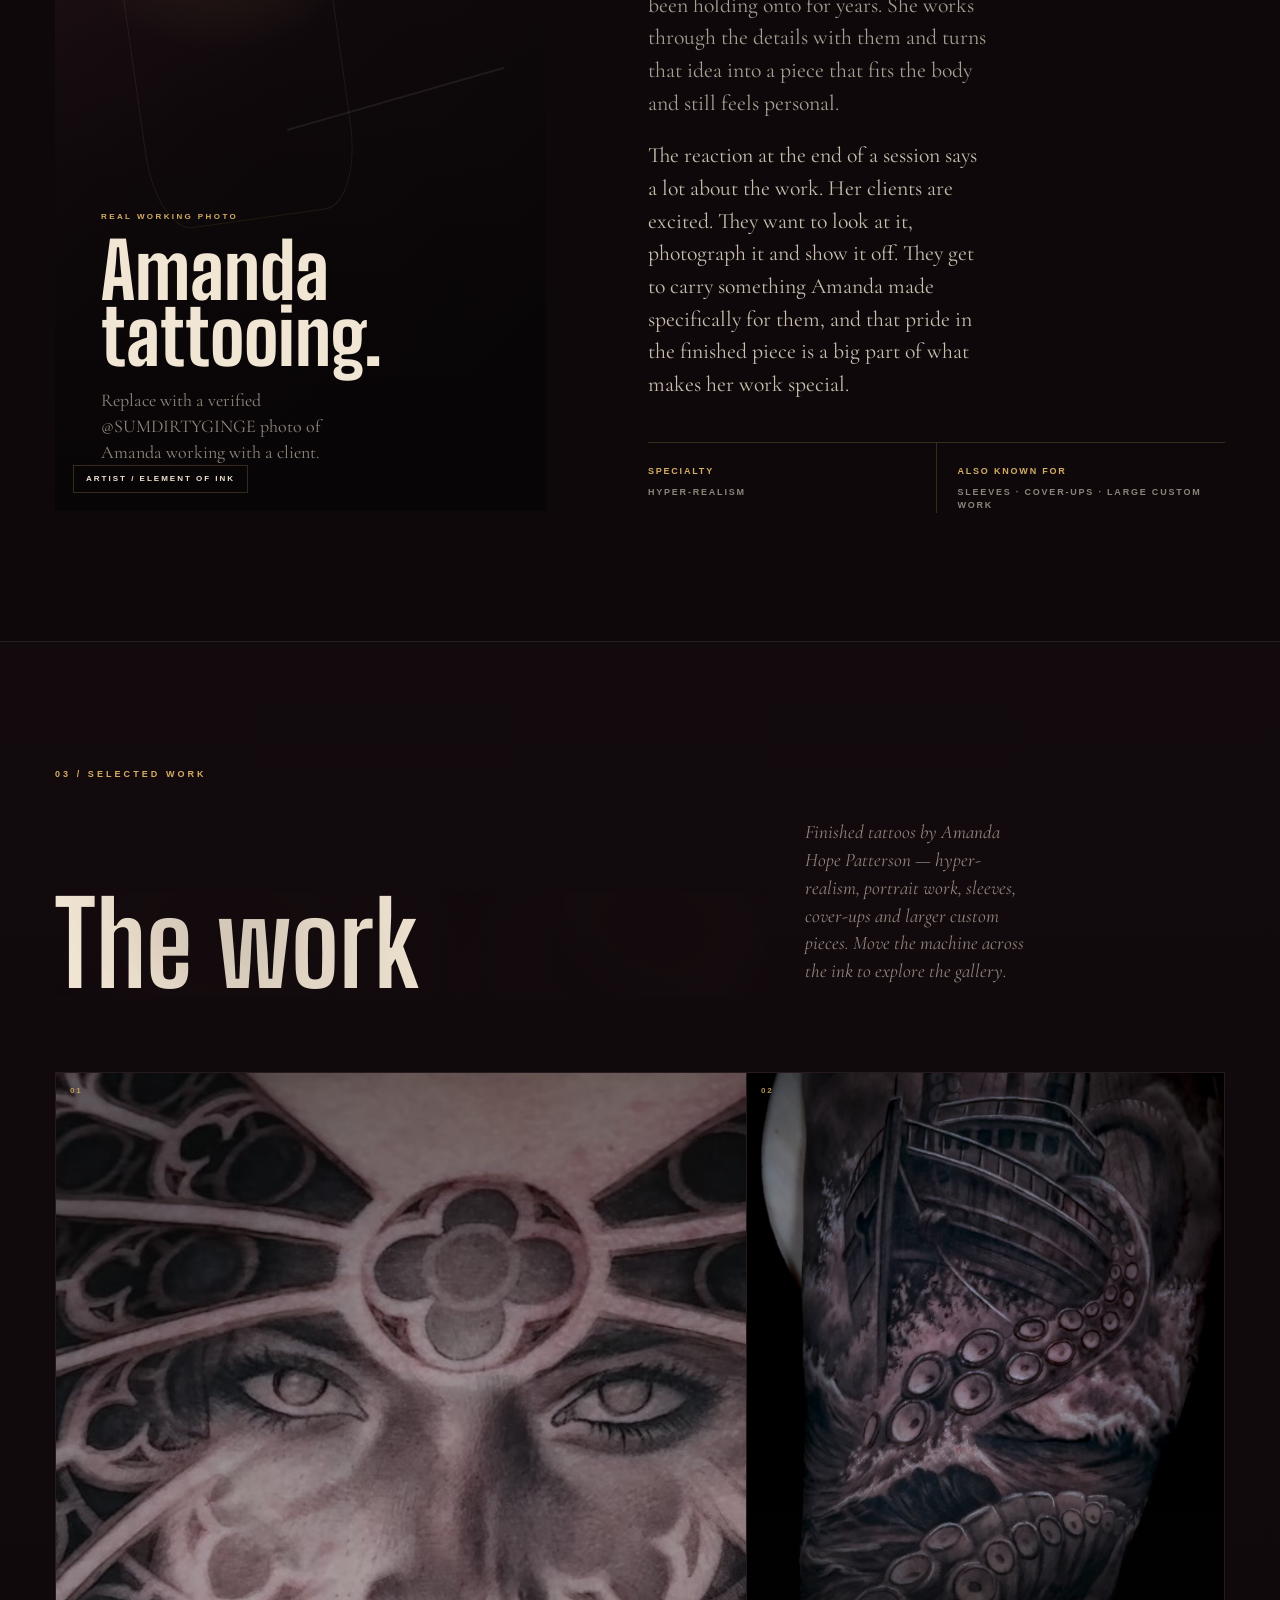
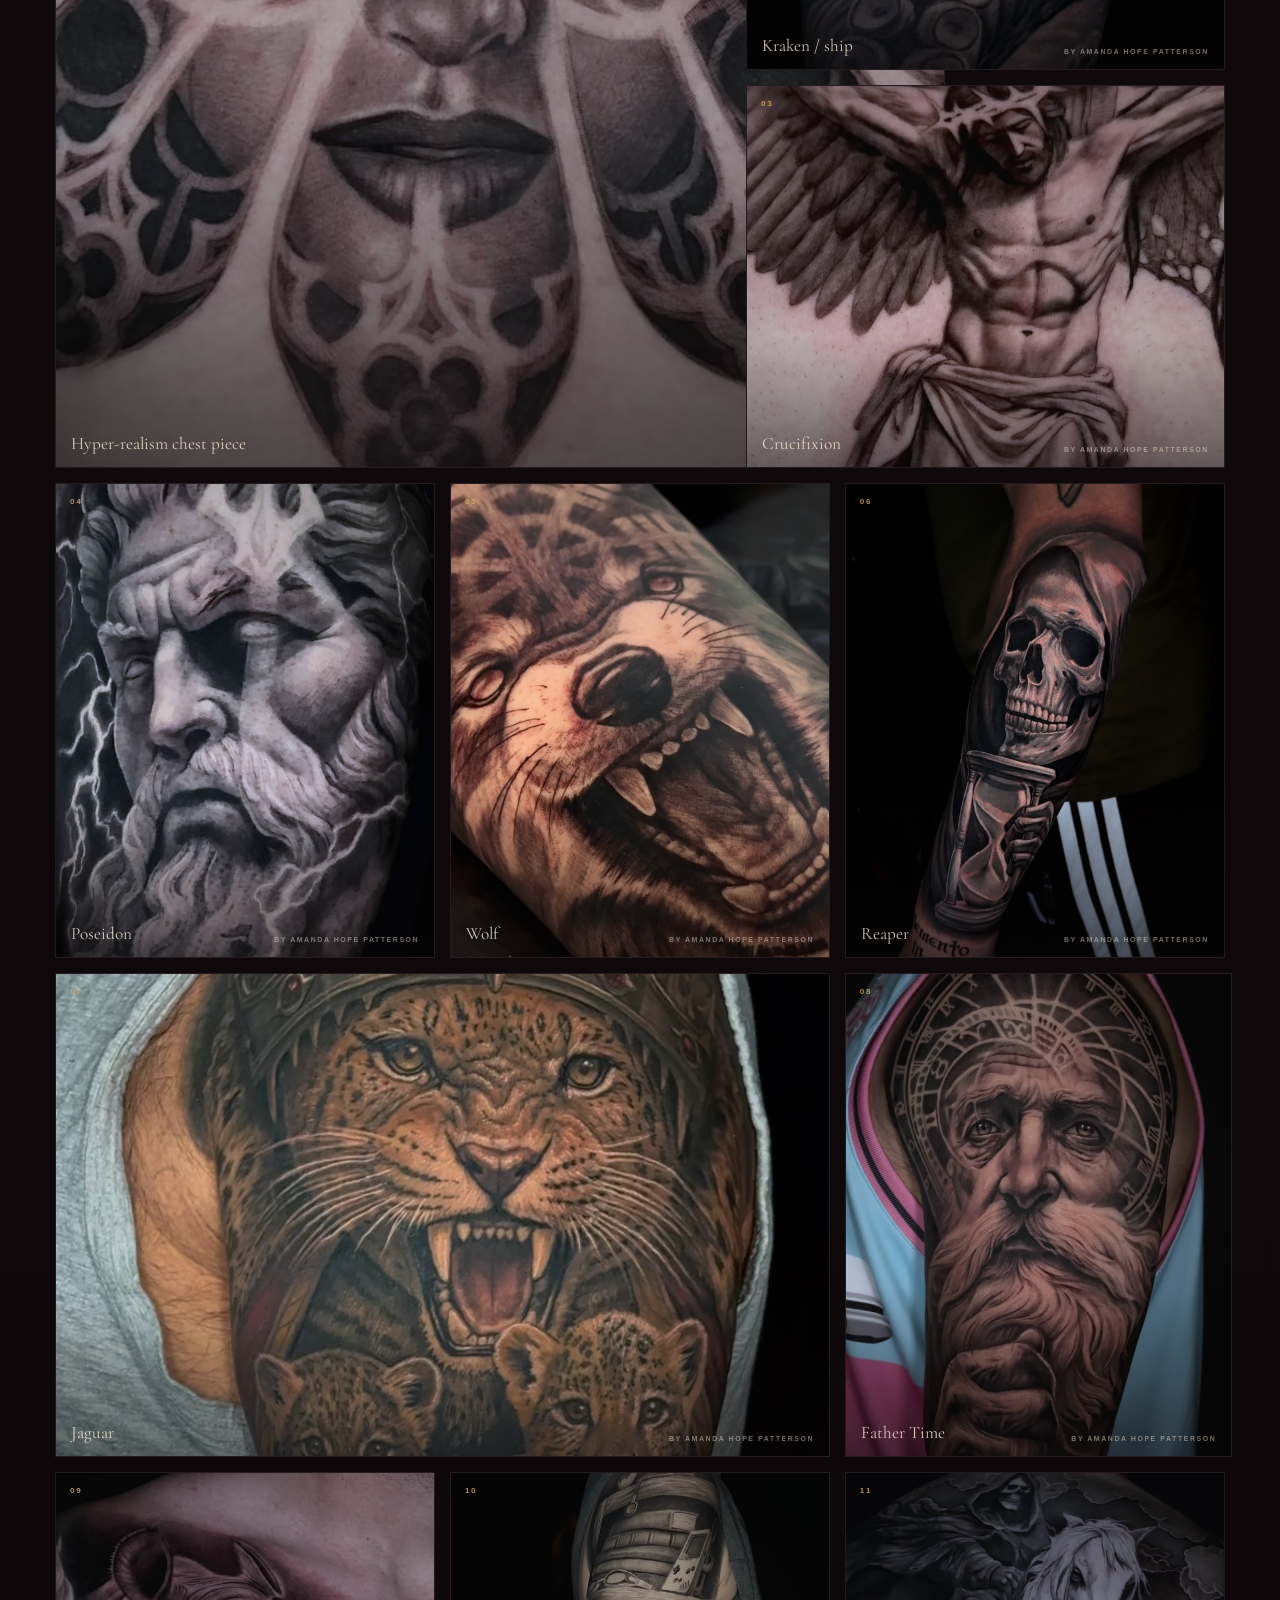
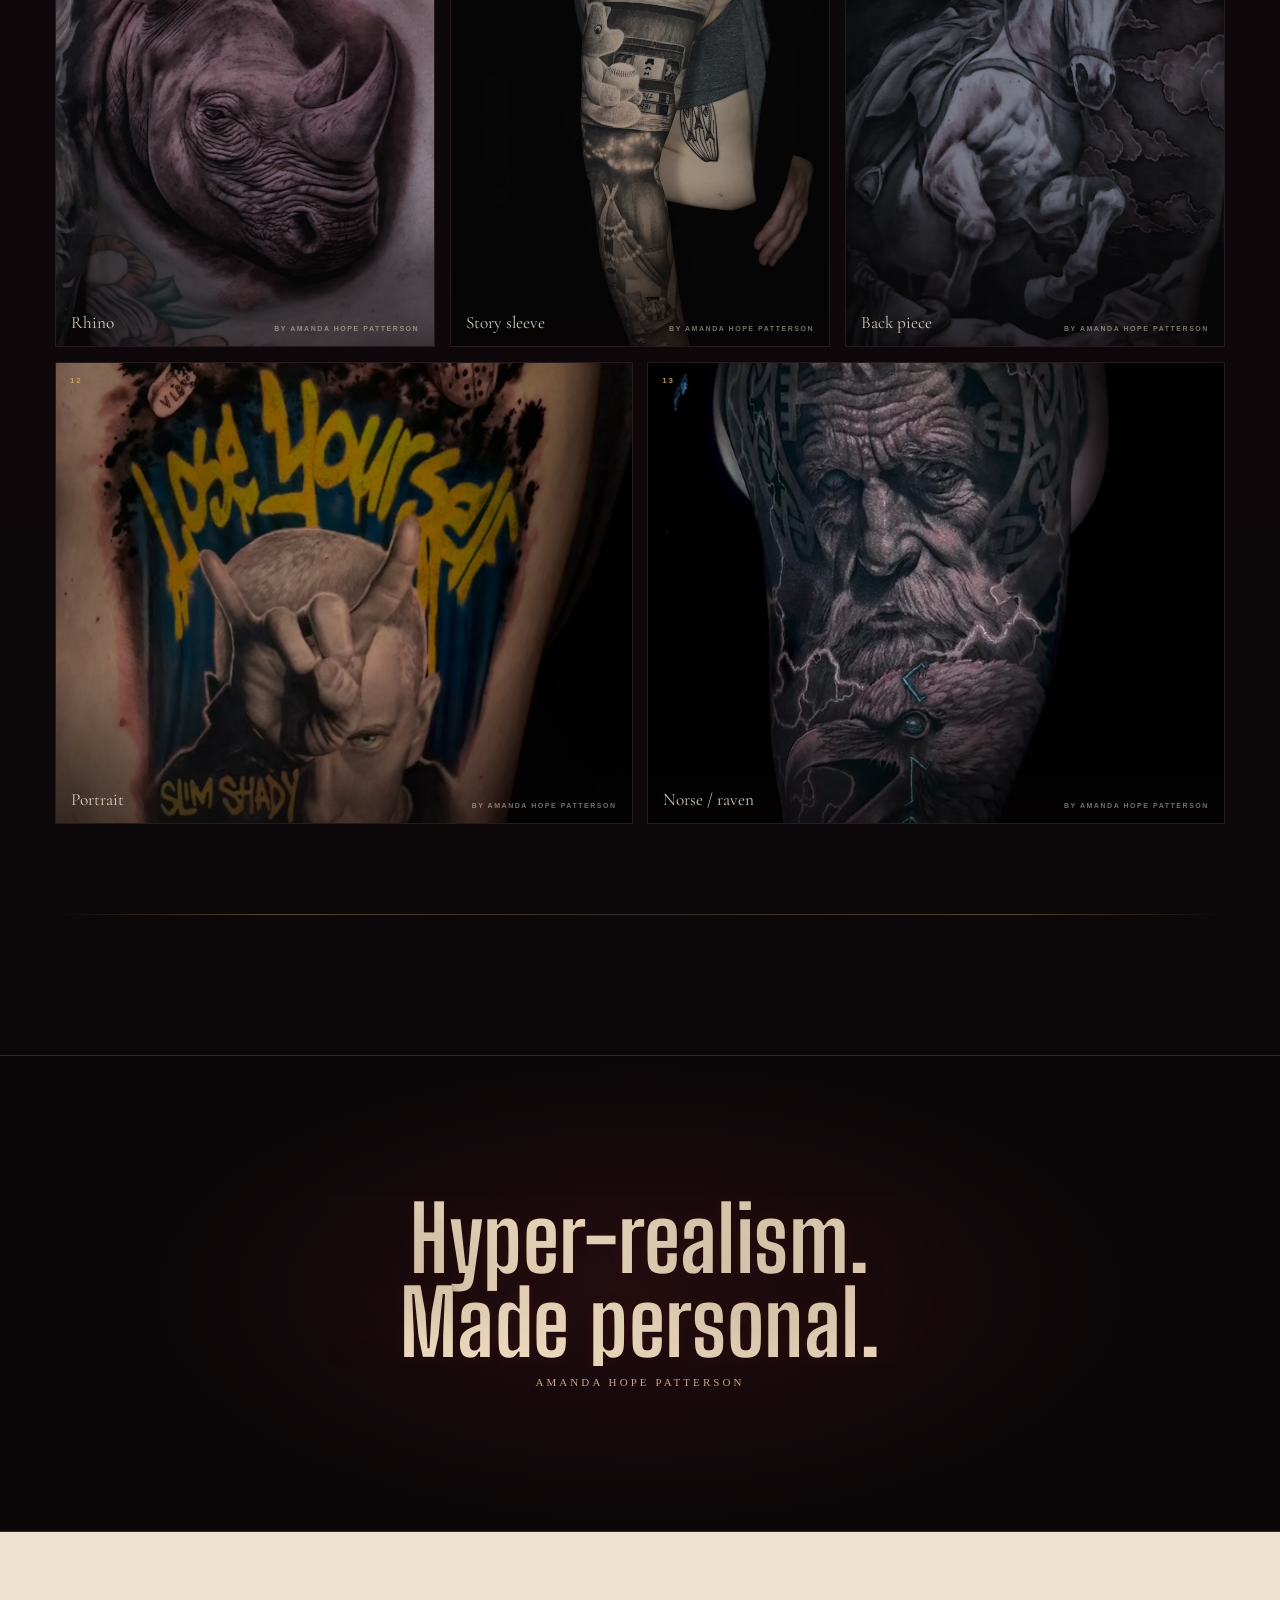
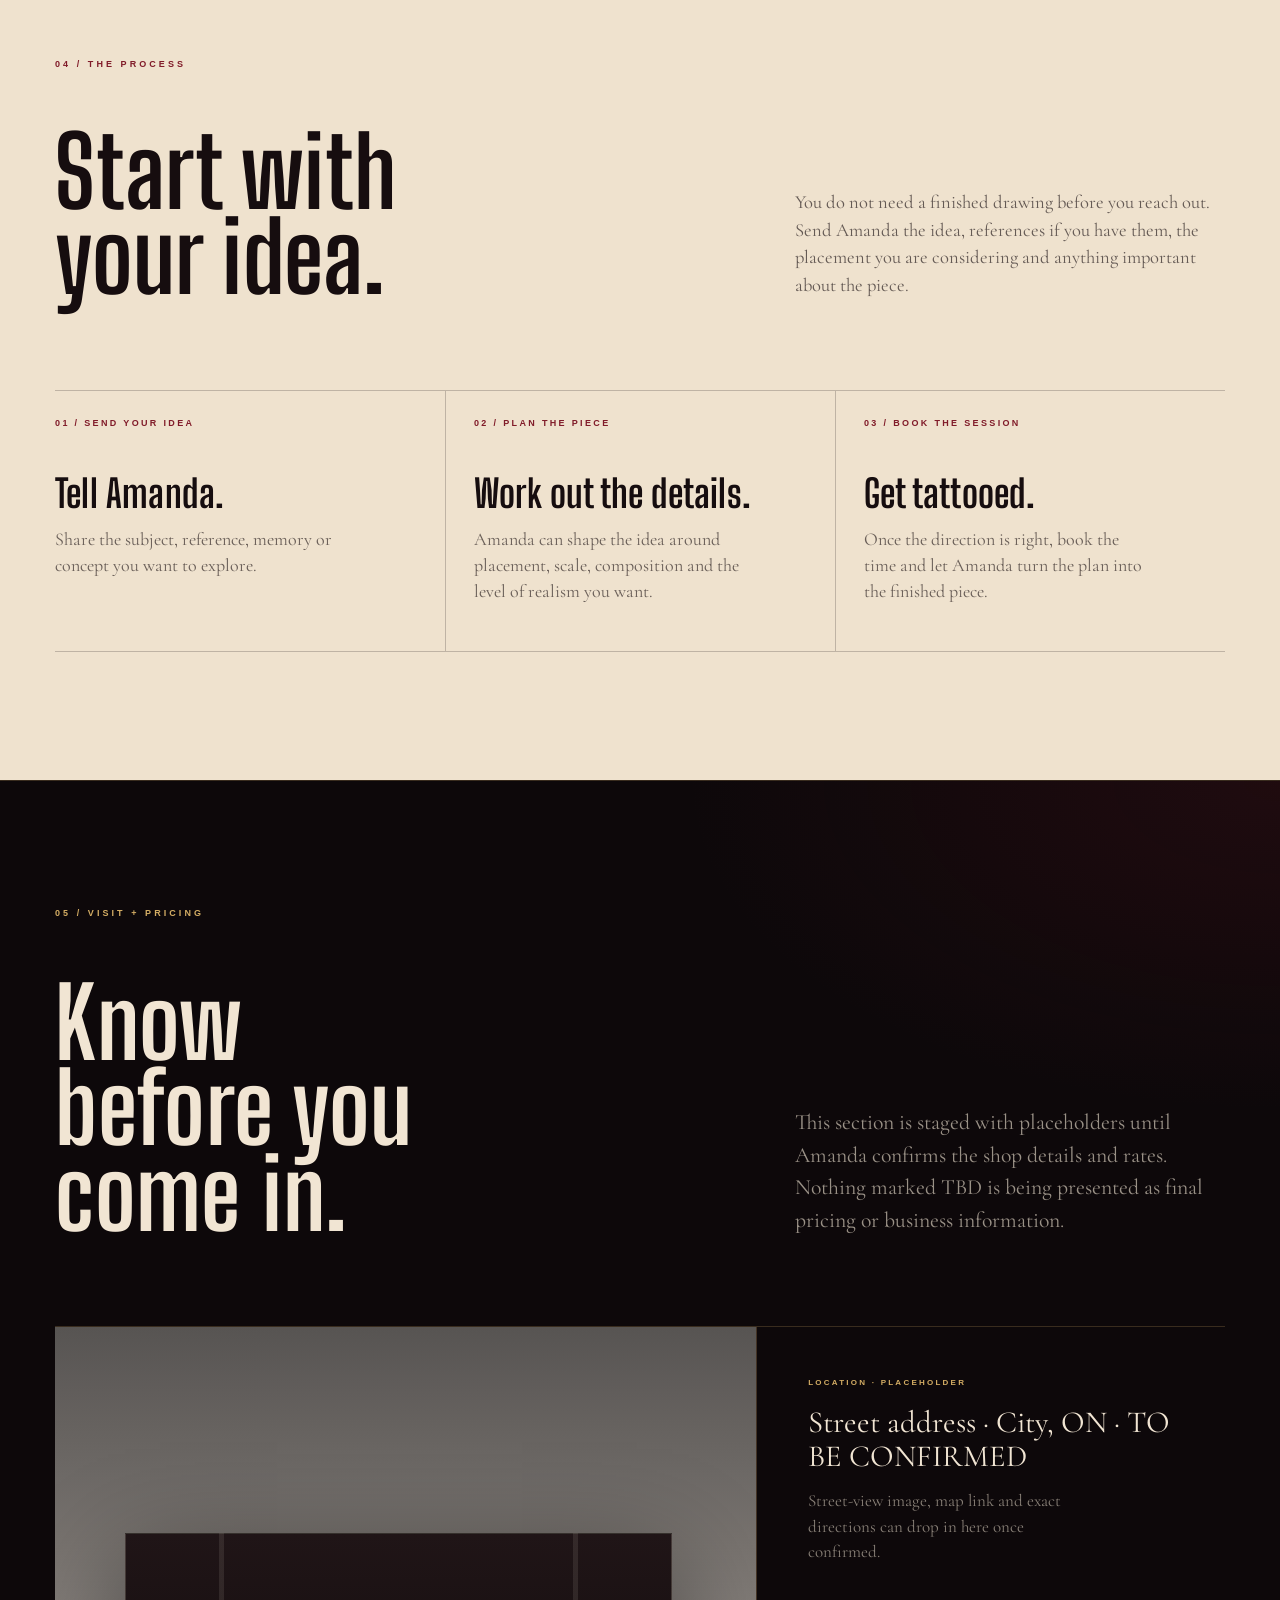
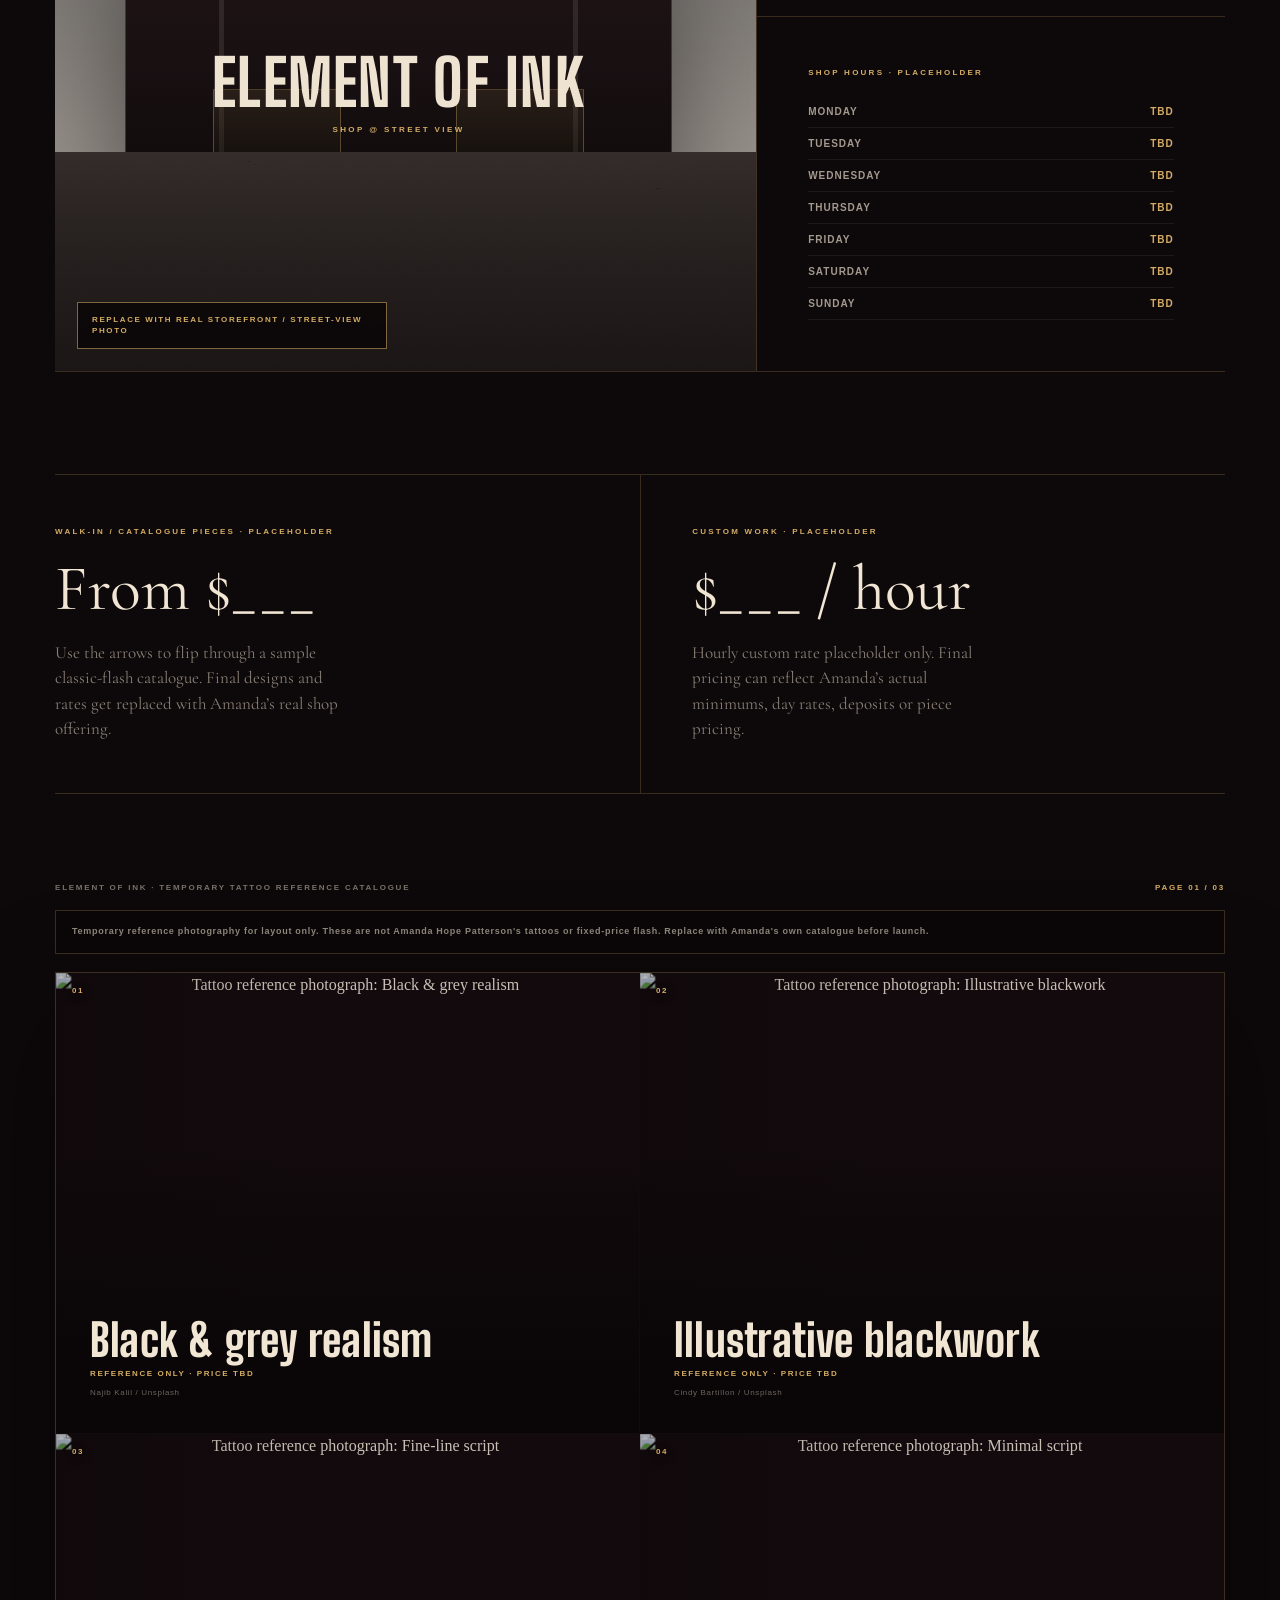
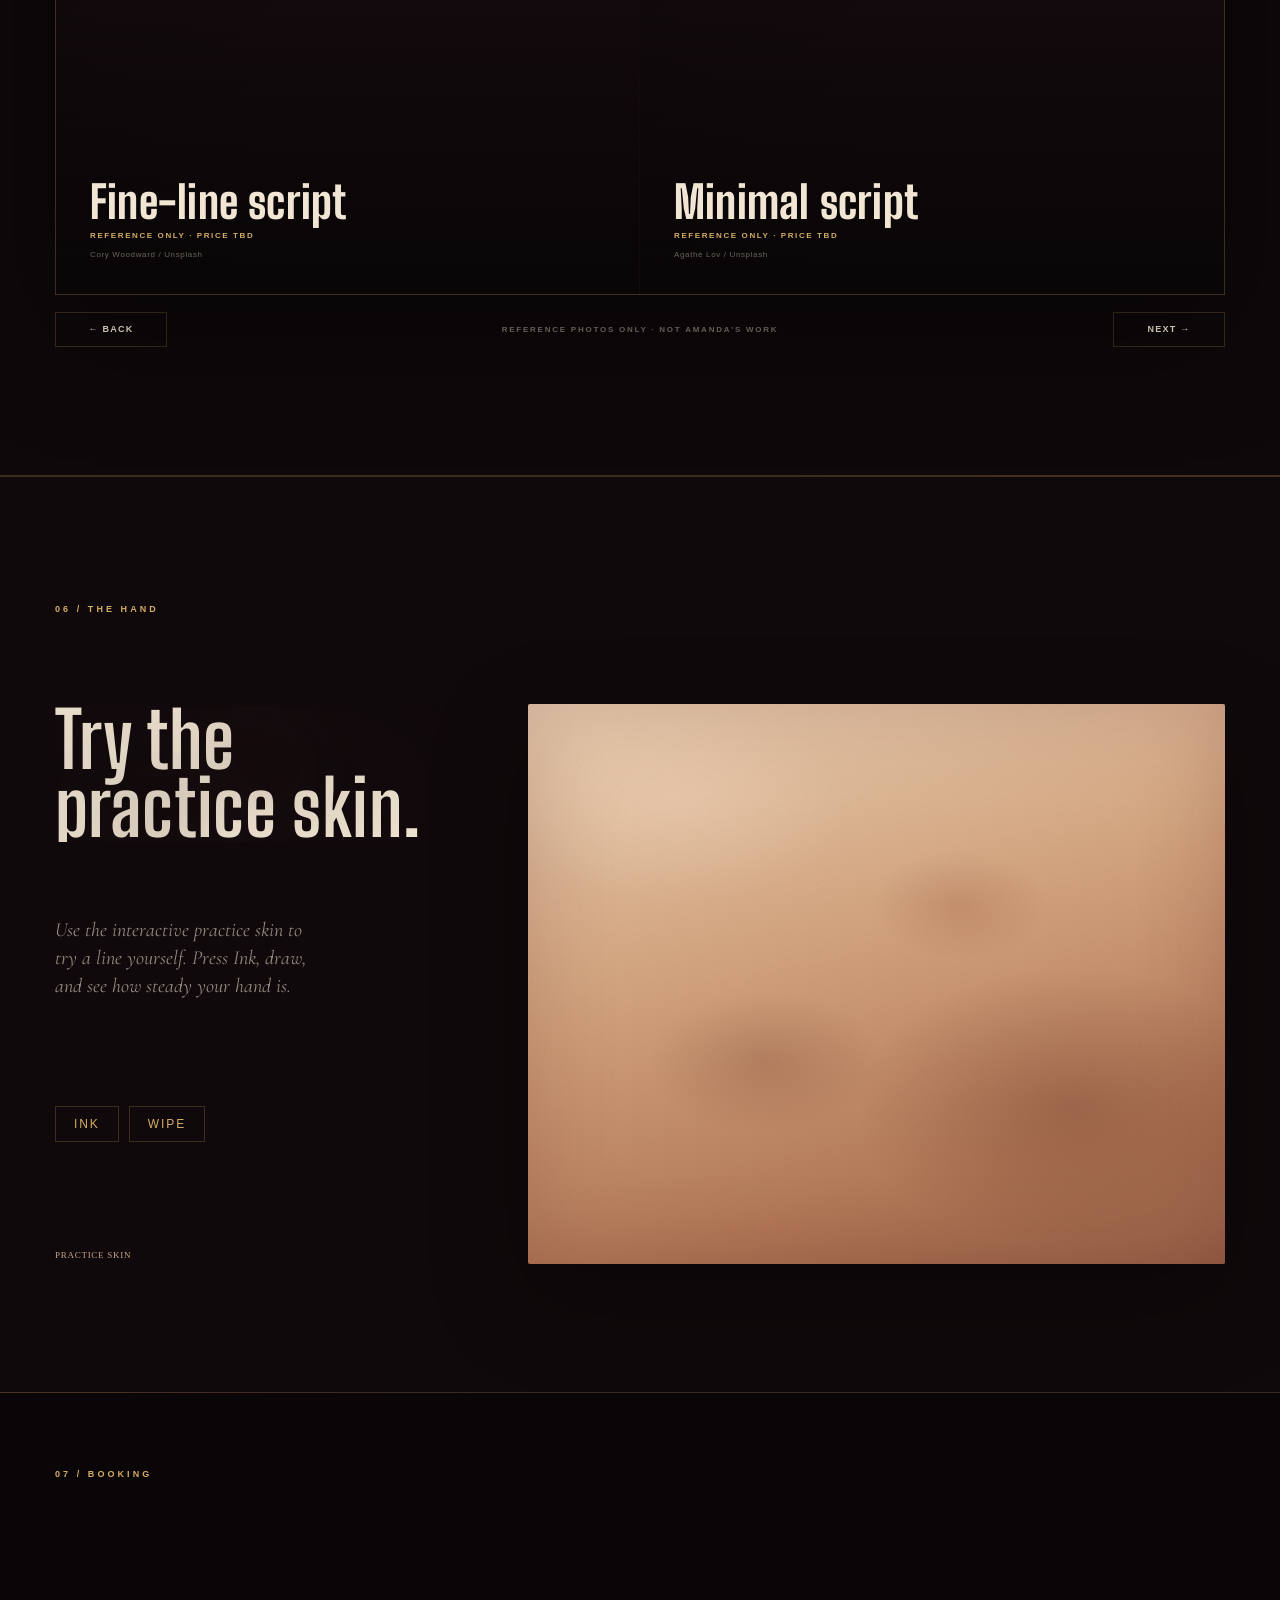
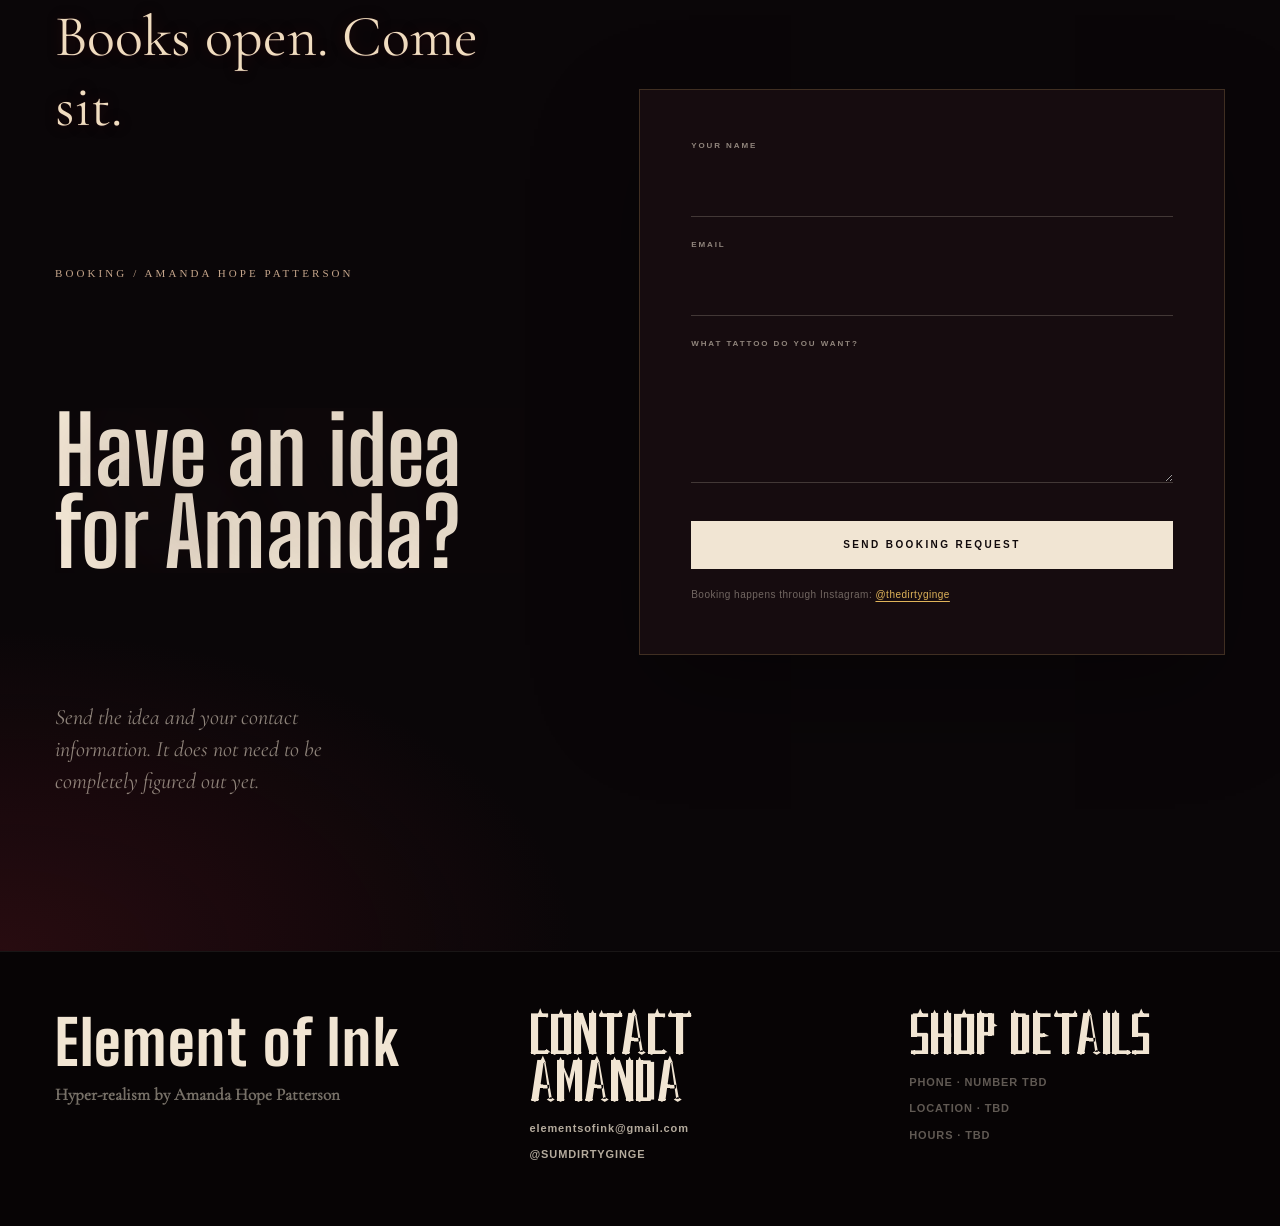
==== commit b12acbb7: "Correct Elements of Ink brand and contact details" ====
--- a/index.html
+++ b/index.html
@@ -4,8 +4,8 @@
   <meta charset="UTF-8" />
   <meta name="viewport" content="width=device-width, initial-scale=1" />
   <meta name="theme-color" content="#160b10" />
-  <meta name="description" content="Element of Ink. Amanda. Black-and-grey realism. Sleeves, cover-ups, sit-down work. Book with Amanda." />
-  <title>Element of Ink — Book with Amanda</title>
+  <meta name="description" content="Elements of Ink. Amanda. Black-and-grey realism, a tattoo shop and a podcast. Sleeves, cover-ups, sit-down work. Book with Amanda." />
+  <title>Elements of Ink — Book with Amanda</title>
   <link rel="icon" href="data:image/svg+xml,%3Csvg xmlns='http://www.w3.org/2000/svg' viewBox='0 0 32 32'%3E%3Crect fill='%23160b10' width='32' height='32'/%3E%3Cpath fill='%23e0b45a' d='M16 4l2.2 7.2H26l-6.1 4.4 2.3 7.2L16 18.4l-6.2 4.4 2.3-7.2L6 11.2h7.8z'/%3E%3C/svg%3E" />
   <style>
     @font-face {
@@ -554,11 +554,10 @@
   {
     "@context": "https://schema.org",
     "@type": "TattooParlor",
-    "name": "Element of Ink",
+    "name": "Elements of Ink",
     "description": "Black-and-grey realism by Amanda. Sleeves, cover-ups, sit-down work.",
-    "email": "elementsofink@gmail.com",
-    "founder": { "@type": "Person", "name": "Amanda" },
-    "sameAs": ["https://www.instagram.com/SUMDIRTYGINGE/"]
+        "founder": { "@type": "Person", "name": "Amanda" },
+    "sameAs": ["https://www.instagram.com/thedirtyginge/"]
   }
   </script>
 </head>
@@ -567,14 +566,14 @@
   <button type="button" class="sound-toggle" id="sound-toggle" aria-pressed="false">Sound off</button>
   <div class="orb" id="orb" aria-hidden="true"></div>
   <a class="skip" href="#book">Skip to booking</a>
-  <div class="open-bar">Element of Ink · Books open</div>
+  <div class="open-bar">Elements of Ink · Books open</div>
   <div class="ink-rail" aria-hidden="true"><b id="ink-fill"></b><i id="ink-needle"></i></div>
   <nav>
-    <div class="brand">Element of Ink</div>
+    <div class="brand">Elements of Ink</div>
     <div class="nav-links">
       <a href="#work">Work</a>
       <a href="#skin">Hide</a>
-      <a href="https://www.instagram.com/SUMDIRTYGINGE/" rel="noreferrer">Instagram</a>
+      <a href="https://www.instagram.com/thedirtyginge/" rel="noreferrer">Instagram</a>
     </div>
     <a class="nav-cta" href="#book">Book with Amanda</a>
   </nav>
@@ -593,13 +592,13 @@
     <div class="hero-copy">
       <p class="verse">Sit still. Bleed pretty.</p>
       <span class="cite">Shop floor</span>
-      <h1>Element of Ink</h1>
-      <p class="lede">Amanda. Black-and-grey realism. Sleeves, cover-ups, beasts, the work that takes a sit. Want one? Book with Amanda.</p>
+      <h1>Elements of Ink</h1>
+      <p class="lede">Amanda. Black-and-grey realism. A tattoo shop, a podcast, sleeves, cover-ups, beasts, and the work that takes a sit. Want one? Book with Amanda.</p>
       <div class="sit-for">
         <a href="#work">Sleeves</a>
         <a href="#work">Cover-ups</a>
         <a href="#work">Black and grey</a>
-        <a href="https://www.instagram.com/SUMDIRTYGINGE/" rel="noreferrer">Instagram</a>
+        <a href="https://www.instagram.com/thedirtyginge/" rel="noreferrer">Instagram</a>
         <a class="is-book" href="#book">Book a sit</a>
       </div>
     </div>
@@ -614,7 +613,7 @@
   </div>
 
   <div class="marquee" aria-hidden="true">
-    <p>Lining · Packing · Whip shade · Sit for it · Books open · Cover-ups · Sleeves · Healed work · No flash filler · Lining · Packing · Whip shade · Sit for it · Books open · Cover-ups · Sleeves · Healed work · No flash filler · </p>
+    <p>Tattoo shop · Podcast · Lining · Packing · Whip shade · Sit for it · Books open · Cover-ups · Sleeves · Healed work · No flash filler · Lining · Packing · Whip shade · Sit for it · Books open · Cover-ups · Sleeves · Healed work · No flash filler · </p>
   </div>
 
   <main>
@@ -670,7 +669,7 @@
         <span class="cite">No walk-in theater</span>
         <h2 id="book-title">Book with Amanda.</h2>
         <p class="kicker">Name. What you want. That is the whole thing.</p>
-        <form class="easy" id="book-form" action="mailto:elementsofink@gmail.com" method="post" enctype="text/plain">
+        <form class="easy" id="book-form" action="#book" method="post">
           <div class="field">
             <label for="client-name">Your name</label>
             <input id="client-name" name="name" type="text" autocomplete="name" required maxlength="80" enterkeyhint="next" />
@@ -684,7 +683,7 @@
             <textarea id="client-piece" name="piece" required maxlength="800" enterkeyhint="send"></textarea>
           </div>
           <button type="submit">Book with Amanda</button>
-          <p class="hint">Questions? <a href="mailto:elementsofink@gmail.com">elementsofink@gmail.com</a> · Instagram <a href="https://www.instagram.com/SUMDIRTYGINGE/" rel="noreferrer">@SUMDIRTYGINGE</a></p>
+          <p class="hint">Booking happens through Instagram: <a href="https://www.instagram.com/thedirtyginge/" rel="noreferrer">@thedirtyginge</a></p>
         </form>
         <div class="done" id="book-done" role="status" aria-live="polite">
           <h3>Got it.</h3>
@@ -695,9 +694,8 @@
   </main>
 
   <footer>
-    <span>Element of Ink</span>
-    <a href="https://www.instagram.com/SUMDIRTYGINGE/" rel="noreferrer">@SUMDIRTYGINGE</a>
-    <a href="mailto:elementsofink@gmail.com">elementsofink@gmail.com</a>
+    <span>Elements of Ink</span>
+    <a href="https://www.instagram.com/thedirtyginge/" rel="noreferrer">@thedirtyginge</a>
   </footer>
   <script>
     document.querySelectorAll("[data-ink]").forEach(function (el) {
@@ -815,10 +813,12 @@
       var email = document.getElementById("client-email").value.trim();
       var piece = document.getElementById("client-piece").value.trim();
       var body = "Name: " + name + "\nEmail: " + email + "\n\nPiece:\n" + piece;
-      var href = "mailto:elementsofink@gmail.com?subject=" +
-        encodeURIComponent("Book with Amanda") + "&body=" + encodeURIComponent(body);
-      window.location.href = href;
+      if (navigator.clipboard && navigator.clipboard.writeText) {
+        navigator.clipboard.writeText(body);
+      }
+      window.open("https://www.instagram.com/thedirtyginge/", "_blank", "noopener");
       this.style.display = "none";
+      document.getElementById("book-done").querySelector(".kicker").textContent = "Your details were copied. Paste them into a DM to @thedirtyginge.";
       document.getElementById("book-done").style.display = "block";
     });
   </script>
